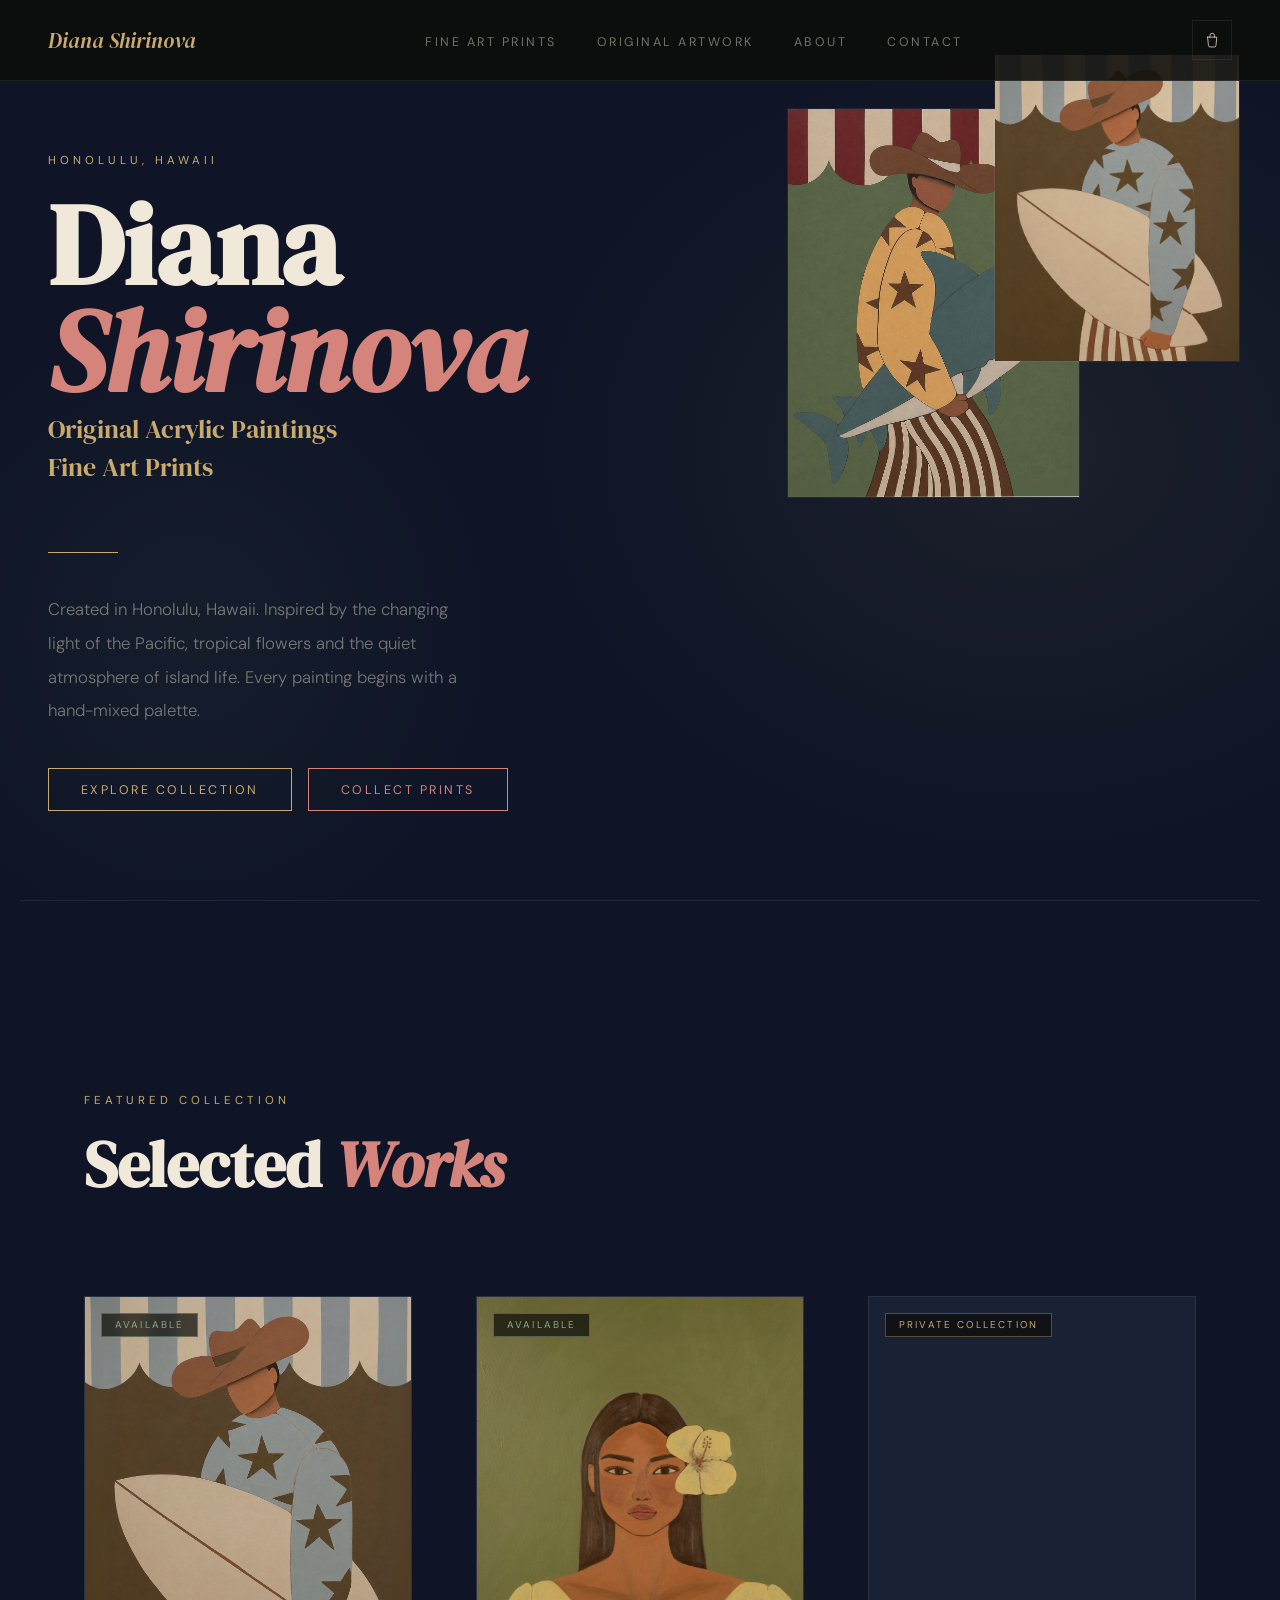
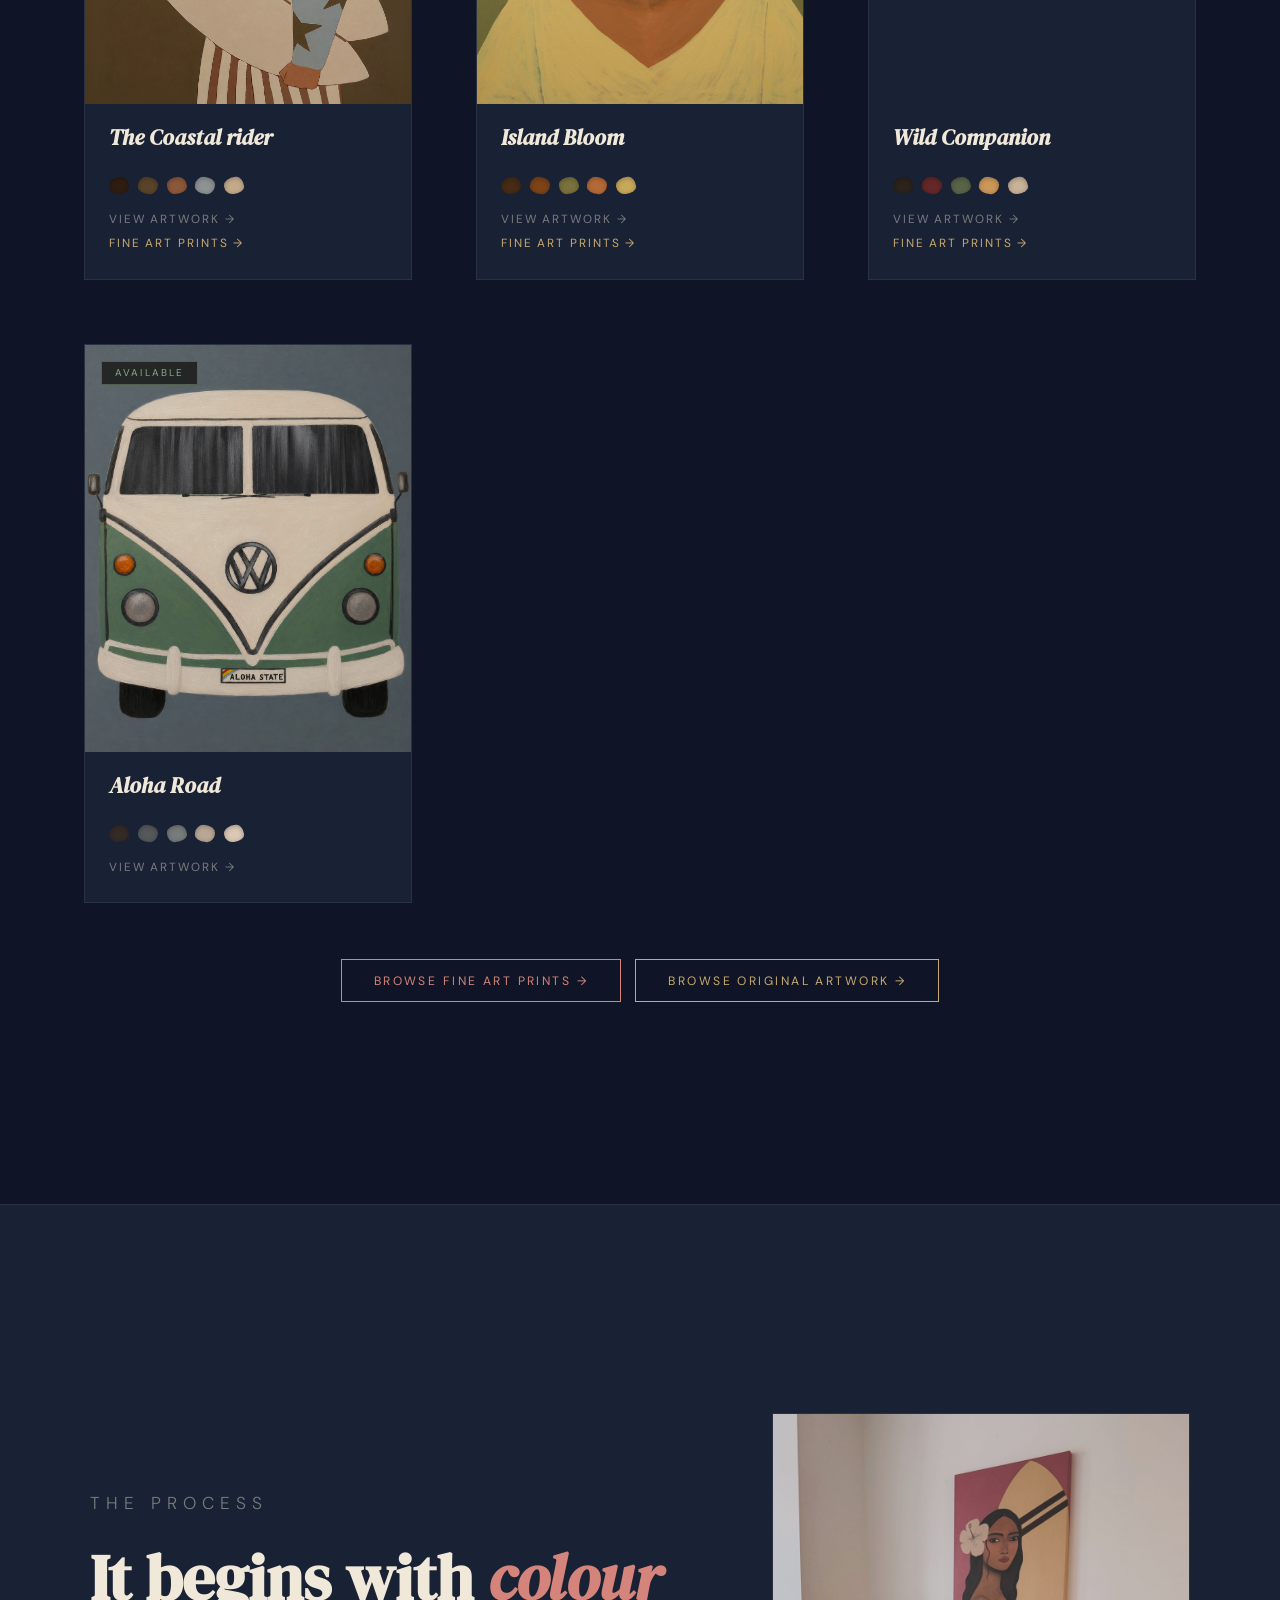
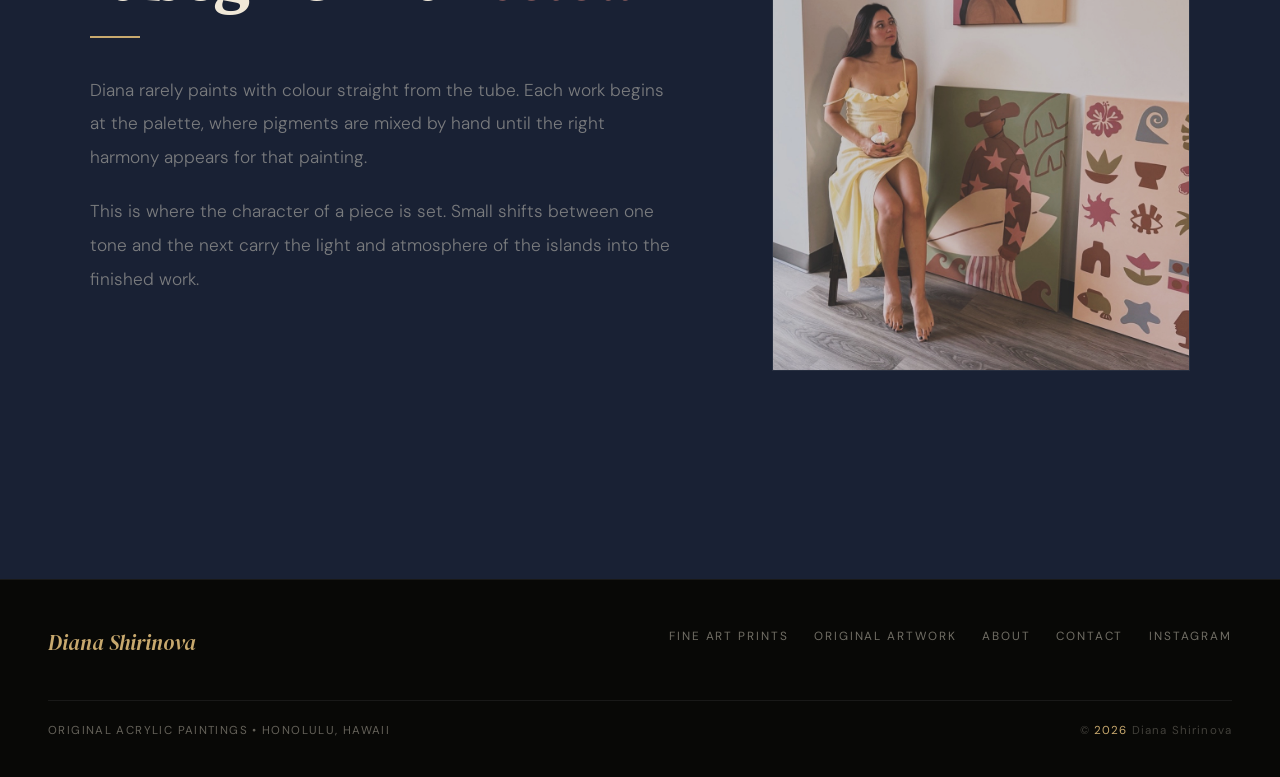
==== index.html @ 943618f0 "Add files via upload" ====
<!DOCTYPE html>
<html lang="en">
<head>
<meta charset="UTF-8">
<meta name="viewport" content="width=device-width, initial-scale=1.0">
<title>Diana Shirinova | Original Acrylic Paintings &amp; Fine Art Prints</title>
<meta name="description" content="Diana Shirinova is a contemporary artist in Honolulu, Hawaii. Original acrylic paintings of Hawaiian light, ocean and tropical flowers — palettes mixed entirely by hand. Selected works available as Fine Art Prints.">
<meta name="author" content="Diana Shirinova">
<link rel="canonical" href="https://dianashirinova.com/">
<meta name="theme-color" content="#0d0d0b">
<link rel="icon" type="image/svg+xml" href="data:image/svg+xml,%3Csvg xmlns='http://www.w3.org/2000/svg' viewBox='0 0 100 100'%3E%3Crect width='100' height='100' fill='%230d0d0b'/%3E%3Ctext x='50' y='70' font-family='Georgia,serif' font-style='italic' font-size='60' fill='%23c8a96e' text-anchor='middle'%3ED%3C/text%3E%3C/svg%3E">

<meta property="og:type" content="website">
<meta property="og:site_name" content="Diana Shirinova">
<meta property="og:title" content="Diana Shirinova | Original Acrylic Paintings &amp; Fine Art Prints">
<meta property="og:description" content="Diana Shirinova is a contemporary artist in Honolulu, Hawaii. Original acrylic paintings of Hawaiian light, ocean and tropical flowers — palettes mixed entirely by hand. Selected works available as Fine Art Prints.">
<meta property="og:url" content="https://dianashirinova.com/">
<meta property="og:locale" content="en_US">
<meta property="og:image" content="https://dianashirinova.com/images/artist/diana-portrait.jpg">
<meta property="og:image:width" content="1278">
<meta property="og:image:height" content="1280">

<meta name="twitter:card" content="summary_large_image">
<meta name="twitter:title" content="Diana Shirinova | Original Acrylic Paintings &amp; Fine Art Prints">
<meta name="twitter:description" content="Diana Shirinova is a contemporary artist in Honolulu, Hawaii. Original acrylic paintings of Hawaiian light, ocean and tropical flowers — palettes mixed entirely by hand. Selected works available as Fine Art Prints.">
<meta name="twitter:image" content="https://dianashirinova.com/images/artist/diana-portrait.jpg">
<script type="application/ld+json">
{
  "@context": "https://schema.org",
  "@type": "VisualArtist",
  "name": "Diana Shirinova",
  "jobTitle": "Painter",
  "url": "https://dianashirinova.com",
  "image": "https://dianashirinova.com/images/artist/diana-portrait.jpg",
  "sameAs": ["https://www.instagram.com/DianaShirinova_art"],
  "address": { "@type": "PostalAddress", "addressLocality": "Honolulu", "addressRegion": "HI", "addressCountry": "US" },
  "knowsAbout": ["Acrylic Painting", "Fine Art Prints", "Hawaiian Art", "Contemporary Painting"]
}
</script>
<script type="application/ld+json">
{
  "@context": "https://schema.org",
  "@type": "Event",
  "name": "Hawaii Kai Market — Diana Shirinova",
  "description": "Original acrylic paintings and fine art prints by Honolulu artist Diana Shirinova at the Malama Hawaii Makers Market — Hawaii Kai Market.",
  "startDate": "2026-09-05T09:00:00-10:00",
  "endDate": "2026-09-05T14:00:00-10:00",
  "eventStatus": "https://schema.org/EventScheduled",
  "eventAttendanceMode": "https://schema.org/OfflineEventAttendanceMode",
  "location": { "@type": "Place", "name": "Koko Head Elementary School", "address": { "@type": "PostalAddress", "streetAddress": "189 Lunalilo Home Rd", "addressLocality": "Honolulu", "addressRegion": "HI", "postalCode": "96825", "addressCountry": "US" } },
  "performer": { "@type": "Person", "name": "Diana Shirinova" },
  "organizer": { "@type": "Person", "name": "Diana Shirinova", "url": "https://dianashirinova.com" }
}
</script>
<link rel="preconnect" href="https://fonts.googleapis.com">
<link rel="preconnect" href="https://fonts.gstatic.com" crossorigin>
<link rel="stylesheet" href="https://fonts.googleapis.com/css2?family=DM+Serif+Display:ital@0;1&family=DM+Sans:ital,wght@0,300;0,400;0,500;1,300&display=swap">
<link rel="stylesheet" href="assets/site.css?v=6">
</head>
<body>
<a id="announce" class="announce" href="index.html#market">Next Market &mdash; Hawaii Kai Market, Koko Head Elementary &middot; Sat, Sep 5 &rarr;</a>
<div id="sunGlow" aria-hidden="true"></div>

<nav aria-label="Primary">
  <a class="nav-logo" href="index.html" style="text-decoration:none">Diana Shirinova</a>
  <ul class="nav-links">
    <li id="navMarket"><a href="index.html#market">Sep 5 Market</a></li>
    <li><a href="prints.html">Fine Art Prints</a></li>
    <li><a href="originals.html">Original Artwork</a></li>
    <li><a href="about.html">About</a></li>
    <li><a href="contact.html">Contact</a></li>
  </ul>
  <div class="nav-actions">
    <button id="mobile-menu-toggle" class="nav-burger" type="button" aria-label="Open menu">
      <svg viewBox="0 0 24 24" fill="none" stroke="currentColor" stroke-width="1.6" stroke-linecap="round"><path d="M4 7h16M4 12h16M4 17h16"/></svg>
    </button>
    <button id="cart-toggle" class="nav-cart" type="button" aria-label="Open cart">
      <svg viewBox="0 0 24 24" fill="none" stroke-linecap="round" stroke-linejoin="round"><path d="M6 8h12l-1.1 11a2 2 0 0 1-2 1.8H9.1a2 2 0 0 1-2-1.8L6 8Z"/><path d="M9 8V6a3 3 0 0 1 6 0v2"/></svg>
      <span id="cart-badge" class="cart-badge">0</span>
    </button>
  </div>
</nav>

<div id="cart-backdrop"></div>
<div id="cart-drawer" role="dialog" aria-modal="true" aria-label="Shopping cart">
  <div class="cart-drawer-header">
    <h3>Your Cart</h3>
    <button id="cart-drawer-close" aria-label="Close cart">&times;</button>
  </div>
  <div id="cart-drawer-body"></div>
  <div id="cart-drawer-footer"></div>
</div>

<div id="mobile-menu-backdrop"></div>
<nav id="mobile-menu" aria-label="Mobile">
  <button id="mobile-menu-close" aria-label="Close menu">&times;</button>
  <a href="originals.html">Original Artwork</a>
  <a href="prints.html">Fine Art Prints</a>
  <a href="about.html">About</a>
  <a href="contact.html">Contact</a>
  <a href="https://www.instagram.com/DianaShirinova_art" target="_blank" rel="noopener">Instagram</a>
</nav>
<main>
<section class="hero">
  <p class="hero-tag">Honolulu, Hawaii</p>
  <h1 class="hero-title">Diana <em>Shirinova</em></h1>
  <p class="hero-types">Original Acrylic Paintings<br>Fine Art Prints</p>
  <div class="hero-rule"></div>
  <p class="hero-sub">Created in Honolulu, Hawaii. Inspired by the changing light of the Pacific, tropical flowers and the quiet atmosphere of island life. Every painting begins with a hand-mixed palette.</p>
  <div class="hero-actions">
    <a href="#featured" class="btn-line">Explore Collection</a>
    <a href="prints.html" class="btn-line btn-line--rose">Collect Prints</a>
  </div>
  <div class="hero-floats" id="heroFloats"></div>
</section>

<section id="market">
  <div class="market-inner">
    <p class="section-eyebrow">Upcoming</p>
    <h2 class="section-title" style="margin-bottom:0">Hawaii Kai <em>Market</em></h2>
    <div class="market-layout">
      <img class="market-flyer" src="images/market/hawaii-kai-market-flyer.jpg" alt="M&#257;lama Hawai&#699;i Makers Market — Hawaii Kai Market at Koko Head Elementary, Saturday September 5, 9am–2pm">
      <div class="market-copy">
        <p class="market-date">Saturday, September 5, 2026 &middot; 9am&ndash;2pm</p>
        <p class="originals-text">Original paintings and a new release of Fine Art Prints &mdash; in person at the M&#257;lama Hawai&#699;i Makers Market. Come say aloha.</p>
        <p class="originals-text" style="margin-top:.6rem">Koko Head Elementary School &middot; 189 Lunalilo Home Rd, Honolulu, O&#699;ahu</p>
        <div class="contact-grid" style="justify-content:flex-start">
          <a href="https://maps.google.com/?q=Koko+Head+Elementary+School,+189+Lunalilo+Home+Rd,+Honolulu,+HI+96825" target="_blank" rel="noopener" class="btn-line">Directions</a>
          <a href="https://www.instagram.com/DianaShirinova_art" target="_blank" rel="noopener" class="btn-line btn-line--rose">Updates on Instagram</a>
        </div>
      </div>
    </div>
  </div>
</section>

<section id="featured">
  <p class="section-eyebrow">Featured Collection</p>
  <h2 class="section-title">Selected <em>Works</em></h2>
  <div class="featured-grid" id="featuredGrid"></div>
  <div class="contact-grid" style="margin-top:3.5rem">
    <a href="prints.html" class="btn-line btn-line--rose">Browse Fine Art Prints &rarr;</a>
    <a href="originals.html" class="btn-line">Browse Original Artwork &rarr;</a>
  </div>
</section>

<section id="process">
  <div class="process-inner">
    <div class="process-text">
      <p class="section-eyebrow">The Process</p>
      <h2 class="section-title" style="margin-bottom:0">It begins with <em>colour</em></h2>
      <div class="process-rule"></div>
      <p>Diana rarely paints with colour straight from the tube. Each work begins at the palette, where pigments are mixed by hand until the right harmony appears for that painting.</p>
      <p>This is where the character of a piece is set. Small shifts between one tone and the next carry the light and atmosphere of the islands into the finished work.</p>
    </div>
    <img id="processPhoto" class="process-photo" alt="A hand-mixed palette in the studio" loading="lazy">
  </div>
</section>

</main>
<footer>
  <div class="footer-top">
    <div>
      <div class="footer-brand">Diana Shirinova</div>
    </div>
    <nav class="footer-nav" aria-label="Footer">
      <a href="prints.html">Fine Art Prints</a>
      <a href="originals.html">Original Artwork</a>
      <a href="about.html">About</a>
      <a href="contact.html">Contact</a>
      <a href="https://www.instagram.com/DianaShirinova_art" target="_blank" rel="noopener">Instagram</a>
    </nav>
  </div>
  <div class="footer-base">
    <p class="footer-tag">Original Acrylic Paintings &bull; Honolulu, Hawaii</p>
    <p class="footer-copy">&copy; <span id="copyYear">2026</span> Diana Shirinova</p>
  </div>
</footer>

<div id="lightbox" role="dialog" aria-modal="true" aria-label="Artwork viewer">
  <button id="lightbox-close" aria-label="Close">&times;</button>
  <div class="lightbox-stage">
    <button id="lightbox-prev" aria-label="Previous artwork">&#8249;</button>
    <img id="lightbox-img" src="" alt="">
    <button id="lightbox-next" aria-label="Next artwork">&#8250;</button>
  </div>
  <aside id="lightbox-panel">
    <p id="lightbox-title"></p>
    <div id="lightbox-palette" class="palette-strip" aria-hidden="true"></div>
    <div id="lightbox-thumbs" aria-label="More photos of this artwork"></div>
    <div id="lightbox-buy"></div>
    <p id="lightbox-desc"></p>
  </aside>
</div>
<script src="assets/site.js?v=10" defer></script>
<script>document.addEventListener('DOMContentLoaded', function(){ initPaintings(function(){ buildFeatured(); buildHeroFloats(); initProcessPhoto(); }); });</script>
</body>
</html>
---- assets/site.css ----
*,*::before,*::after{box-sizing:border-box;margin:0;padding:0}
  :root{
    --bg:#0d0d0b;--surface:#161612;--border:rgba(255,255,255,0.07);
    --gold:#c8a96e;--rose:#d4847a;--sage:#8aab87;--cream:#f0e8d8;
    --muted:rgba(240,232,216,0.45);
    --serif:"DM Serif Display",Georgia,serif;
    --sans:"DM Sans",system-ui,sans-serif;
  }
  html{scroll-behavior:smooth}
  body{background:var(--bg);color:var(--cream);font-family:var(--sans);overflow-x:hidden}
  nav[aria-label="Primary"]{position:fixed;top:0;left:0;right:0;z-index:200;display:flex;justify-content:space-between;align-items:center;padding:1.25rem 3rem;background:rgba(13,13,11,0.88);border-bottom:1px solid var(--border)}
  #sunGlow{position:fixed;inset:0;pointer-events:none;z-index:5;mix-blend-mode:screen;opacity:0}
  .nav-logo{font-family:var(--serif);font-style:italic;font-size:1.3rem;color:var(--gold)}
  .nav-links{display:flex;gap:2.5rem;list-style:none}
  .nav-links a{font-size:0.78rem;letter-spacing:0.2em;text-transform:uppercase;color:var(--muted);text-decoration:none;transition:color .25s}
  .nav-links a:hover{color:var(--cream)}
  .nav-cart{position:relative;background:none;border:1px solid var(--border);color:var(--cream);width:2.5rem;height:2.5rem;display:flex;align-items:center;justify-content:center;cursor:pointer;transition:border-color .25s}
  .nav-cart:hover{border-color:var(--gold)}
  .nav-cart svg{width:1.15rem;height:1.15rem;stroke:var(--cream)}
  .nav-actions{display:flex;align-items:center;gap:.7rem}
  .nav-burger{display:none;background:none;border:1px solid var(--border);color:var(--cream);width:2.5rem;height:2.5rem;align-items:center;justify-content:center;cursor:pointer;transition:border-color .25s}
  .nav-burger:hover{border-color:var(--gold)}
  .nav-burger svg{width:1.15rem;height:1.15rem;stroke:var(--cream)}
  #mobile-menu-backdrop{position:fixed;inset:0;background:rgba(0,0,0,.6);z-index:610;opacity:0;pointer-events:none;transition:opacity .3s}
  #mobile-menu-backdrop.open{opacity:1;pointer-events:auto}
  #mobile-menu{position:fixed;top:0;right:0;bottom:0;width:280px;max-width:85vw;background:var(--surface);border-left:1px solid var(--border);z-index:611;display:flex;flex-direction:column;padding:5.5rem 2rem 2rem;transform:translateX(100%);transition:transform .35s ease}
  #mobile-menu.open{transform:translateX(0)}
  #mobile-menu-close{position:absolute;top:1.4rem;right:1.4rem;background:none;border:none;color:var(--cream);font-size:1.7rem;cursor:pointer;opacity:.6;line-height:1}
  #mobile-menu-close:hover{opacity:1}
  #mobile-menu a{font-size:.95rem;letter-spacing:.1em;text-transform:uppercase;color:var(--cream);text-decoration:none;padding:1rem 0;border-bottom:1px solid var(--border)}
  #mobile-menu a:last-child{border-bottom:none}
  .cart-badge{position:absolute;top:-7px;right:-7px;background:var(--rose);color:var(--bg);font-size:.65rem;font-weight:500;min-width:1.15rem;height:1.15rem;border-radius:50%;display:none;align-items:center;justify-content:center;padding:0 3px;font-family:var(--sans);line-height:1}
  #cart-backdrop{position:fixed;inset:0;background:rgba(0,0,0,.6);z-index:600;opacity:0;pointer-events:none;transition:opacity .3s}
  #cart-backdrop.open{opacity:1;pointer-events:auto}
  #cart-drawer{position:fixed;top:0;right:0;bottom:0;width:400px;max-width:92vw;background:var(--surface);border-left:1px solid var(--border);z-index:601;display:flex;flex-direction:column;transform:translateX(100%);transition:transform .35s ease}
  #cart-drawer.open{transform:translateX(0)}
  .cart-drawer-header{display:flex;justify-content:space-between;align-items:center;padding:1.6rem 1.7rem;border-bottom:1px solid var(--border);flex:none}
  .cart-drawer-header h3{font-family:var(--serif);font-style:italic;font-size:1.35rem;color:var(--cream);font-weight:400}
  #cart-drawer-close{background:none;border:none;color:var(--cream);font-size:1.7rem;cursor:pointer;opacity:.6;transition:opacity .2s;line-height:1}
  #cart-drawer-close:hover{opacity:1}
  #cart-drawer-body{flex:1;overflow-y:auto;padding:1.5rem 1.7rem;display:flex;flex-direction:column;gap:1.4rem}
  .cart-empty{color:var(--muted);font-size:.92rem;font-weight:300}
  .cart-line{display:flex;gap:1rem}
  .cart-line-img{width:66px;height:66px;object-fit:cover;border:1px solid var(--border);flex:none;background:var(--bg)}
  .cart-line-info{flex:1;min-width:0;display:flex;flex-direction:column;gap:.3rem}
  .cart-line-title{font-family:var(--serif);font-style:italic;font-size:.98rem;color:var(--cream);line-height:1.2}
  .cart-line-variant{font-size:.74rem;color:var(--muted);letter-spacing:.03em}
  .cart-line-price{font-size:.8rem;color:var(--gold)}
  .cart-line-qty{display:flex;align-items:center;gap:.6rem;margin-top:.2rem}
  .cart-line-qty button{width:1.6rem;height:1.6rem;border:1px solid var(--border);background:none;color:var(--cream);cursor:pointer;font-size:.85rem;line-height:1;transition:border-color .2s}
  .cart-line-qty button:hover{border-color:var(--gold)}
  .cart-line-qty span{font-size:.85rem;min-width:1.2rem;text-align:center}
  .cart-line-remove{align-self:flex-start;background:none;border:none;color:var(--muted);font-size:.7rem;letter-spacing:.08em;text-transform:uppercase;text-decoration:underline;cursor:pointer;padding:0;margin-top:.2rem;font-family:var(--sans)}
  .cart-line-remove:hover{color:var(--rose)}
  #cart-drawer-footer{padding:1.5rem 1.7rem 2rem;border-top:1px solid var(--border);display:flex;flex-direction:column;gap:1rem;flex:none}
  .cart-subtotal{font-family:var(--serif);font-style:italic;font-size:1.15rem;color:var(--cream);display:flex;justify-content:space-between}
  .cart-checkout-btn{text-align:center;justify-content:center;display:flex}
  .cart-note{font-size:.72rem;color:var(--muted);text-align:center}
  @media(max-width:768px){#cart-drawer{width:100vw;max-width:100vw}}
  .hero{min-height:100vh;display:flex;flex-direction:column;justify-content:center;align-items:flex-start;padding:8rem 3rem 4rem;position:relative;overflow:hidden}
  .hero::before{content:"";position:absolute;inset:0;background:radial-gradient(ellipse 60% 70% at 80% 50%,rgba(200,169,110,0.07) 0%,transparent 65%),radial-gradient(ellipse 40% 60% at 15% 70%,rgba(138,171,135,0.05) 0%,transparent 60%);pointer-events:none}
  .hero-tag{font-size:0.72rem;letter-spacing:0.35em;text-transform:uppercase;color:var(--gold);margin-bottom:1.5rem;opacity:0;animation:riseIn .9s .3s ease forwards}
  .hero-title{font-family:var(--serif);font-size:clamp(3.5rem,9vw,8.5rem);line-height:0.92;color:var(--cream);max-width:10ch;opacity:0;animation:riseIn .9s .5s ease forwards}
  .hero-title em{font-style:italic;color:var(--rose)}
  .hero-rule{width:70px;height:1px;background:var(--gold);margin:2.5rem 0;opacity:0;animation:riseIn .9s .7s ease forwards}
  .hero-sub{font-size:1.05rem;line-height:2;color:var(--muted);max-width:430px;font-weight:300;opacity:0;animation:riseIn .9s .9s ease forwards}
  .hero-cta{display:inline-block;margin-top:2.5rem;padding:.8rem 2rem;border:1px solid var(--gold);color:var(--gold);font-size:.78rem;letter-spacing:.2em;text-transform:uppercase;text-decoration:none;transition:background .3s,color .3s;opacity:0;animation:riseIn .9s 1.1s ease forwards}
  .hero-cta:hover{background:var(--gold);color:var(--bg)}
  .hero-floats{position:absolute;right:0;top:0;width:52%;height:100%;pointer-events:none;overflow:hidden}
  .float-img{position:absolute;height:auto;border:1px solid rgba(255,255,255,0.06);object-fit:cover;opacity:0;animation:floatIn 1s ease forwards}
  .float-img:nth-child(1){width:44%;aspect-ratio:3/4;top:12%;right:30%;animation-delay:.7s}
  .float-img:nth-child(2){width:37%;aspect-ratio:4/5;top:6%;right:6%;animation-delay:.9s}
  .float-img:nth-child(3){width:34%;aspect-ratio:1/1;top:56%;right:16%;animation-delay:1.1s}
  #gallery{padding:12rem 4rem;max-width:1240px;margin:0 auto}
  .section-eyebrow{font-size:.72rem;letter-spacing:.35em;text-transform:uppercase;color:var(--gold);margin-bottom:1.4rem}
  .section-title{font-family:var(--serif);font-size:clamp(2rem,5vw,4rem);line-height:1.08;margin-bottom:6rem;color:var(--cream)}
  .section-title em{font-style:italic;color:var(--rose)}
  .gallery-grid{display:grid;grid-template-columns:repeat(auto-fill,minmax(300px,1fr));gap:3.8rem;align-items:start}
  .gallery-card{position:relative;overflow:hidden;cursor:pointer;background:var(--surface);border:1px solid var(--border);transition:transform .35s ease,box-shadow .35s ease}
  .gallery-card:hover{transform:translateY(-5px);box-shadow:0 22px 55px rgba(0,0,0,0.65)}
  .gallery-card img{width:100%;height:auto;display:block;transition:transform .5s ease,filter .4s ease;filter:brightness(.92) saturate(.95)}
  .gallery-card:hover img{transform:scale(1.04);filter:brightness(1) saturate(1.05)}
  .card-overlay{position:absolute;inset:0;background:linear-gradient(to top,rgba(13,13,11,.88) 0%,transparent 55%);opacity:0;transition:opacity .35s;display:flex;align-items:flex-end;padding:1.2rem}
  .gallery-card:hover .card-overlay{opacity:1}
  .card-title{font-family:var(--serif);font-style:italic;font-size:1rem;color:var(--cream);line-height:1.2}
  .card-num{font-size:.7rem;letter-spacing:.15em;color:var(--gold);margin-top:.25rem}
  /* ── Hand-mixed palette daubs ── */
  .palette-strip{display:flex;gap:.55rem;align-items:center}
  .daub{width:20px;height:17px;flex:none;box-shadow:inset 0 1px 5px rgba(0,0,0,.28);border-radius:62% 38% 55% 45%/48% 60% 40% 52%;transform:rotate(-6deg);transition:transform .45s ease,border-radius .45s ease}
  .daub:nth-child(2n){border-radius:45% 55% 40% 60%/55% 45% 60% 40%;transform:rotate(5deg)}
  .daub:nth-child(3n){border-radius:58% 42% 62% 38%/42% 58% 45% 55%;transform:rotate(-3deg)}
  .palette-strip:hover .daub{transform:rotate(0) scale(1.16);border-radius:50% 50% 48% 52%/52% 48% 50% 50%}
  .feat-palette{margin:.7rem 0 .15rem}
  .card-palette{margin-top:.55rem}
  .card-palette .daub{width:15px;height:13px}
  #lightbox-palette{margin:.2rem 0}
  #lightbox-thumbs{display:flex;flex-wrap:wrap;gap:.5rem}
  .lb-thumb{width:52px;height:52px;object-fit:cover;border:1px solid rgba(255,255,255,.2);opacity:.55;cursor:pointer;transition:opacity .2s,border-color .2s}
  .lb-thumb:hover{opacity:.85}
  .lb-thumb.active{opacity:1;border-color:var(--gold)}
  /* ── Brush cursor + paint trail (desktop only) ── */
  @media(pointer:fine){
    #gallery{cursor:url('data:image/svg+xml;utf8,<svg xmlns="http://www.w3.org/2000/svg" width="32" height="32"><path d="M27 2l3 3-11 12-5-5z" fill="%23c8a96e"/><path d="M14 14l4 4-3 4-6 3-2-2 3-6z" fill="%23f0e8d8"/><path d="M9 21c-2 2-4 5-5 8 3-1 6-3 8-5 1-1 1-3-1-4-1-1-2 0-2 1z" fill="%23627D86"/></svg>') 4 28, auto}
  }
  .paint-dab{position:fixed;pointer-events:none;z-index:400;border-radius:62% 38% 55% 45%/48% 60% 40% 52%;animation:dabfade .9s ease-out forwards}
  @keyframes dabfade{0%{opacity:.8;transform:scale(1) rotate(0deg)}100%{opacity:0;transform:scale(.3) rotate(28deg)}}
  #lightbox{display:none;position:fixed;inset:0;z-index:500;background:rgba(0,0,0,.95)}
  #lightbox.open{display:flex}
  .lightbox-stage{position:relative;flex:1;min-width:0;display:flex;align-items:center;justify-content:center;padding:3rem 2rem}
  #lightbox-img{max-width:100%;max-height:92vh;object-fit:contain;border:1px solid rgba(255,255,255,.08);box-shadow:0 30px 80px rgba(0,0,0,.7)}
  #lightbox-close{position:absolute;top:1.2rem;right:1.4rem;z-index:503;background:none;border:none;color:var(--cream);font-size:2rem;cursor:pointer;opacity:.6;transition:opacity .2s;line-height:1}
  #lightbox-close:hover{opacity:1}
  #lightbox-panel{width:340px;flex:none;background:var(--surface);border-left:1px solid var(--border);padding:4rem 2rem 2.5rem;display:flex;flex-direction:column;gap:1.3rem;overflow-y:auto}
  #lightbox-title{font-family:var(--serif);font-style:italic;font-size:1.4rem;color:var(--cream);line-height:1.25}
  #lightbox-desc{font-size:.9rem;line-height:1.85;color:var(--muted);font-weight:300;white-space:pre-line}
  #lightbox-desc:empty{display:none}
  #lightbox-buy:empty{display:none}
  .buy-panel{display:flex;flex-direction:column;gap:.9rem;padding-top:1rem;margin-top:1rem;border-top:1px solid var(--border)}
  .buy-panel:first-child{padding-top:0;margin-top:0;border-top:none}
  .buy-section-label{font-size:.72rem;letter-spacing:.16em;text-transform:uppercase;color:var(--gold);margin:0}
  .buy-price{font-family:var(--serif);font-style:italic;font-size:1.15rem;color:var(--gold)}
  .buy-sizes{display:flex;flex-wrap:wrap;gap:.5rem}
  .buy-size{background:none;border:1px solid var(--border);color:var(--muted);font-family:var(--sans);
    font-size:.74rem;letter-spacing:.06em;padding:.45rem .8rem;cursor:pointer;transition:all .2s}
  .buy-size:hover{border-color:var(--muted);color:var(--cream)}
  .buy-size.active{border-color:var(--gold);color:var(--gold)}
  .buy-cta{align-self:flex-start}
  .buy-cta:disabled{opacity:.5;cursor:wait}
  .buy-status{font-size:.8rem;color:var(--muted);min-height:1.1em;margin:0}
  .buy-original-note{font-size:.78rem;letter-spacing:.04em;color:var(--rose);margin:0 0 .8rem;text-transform:uppercase}
  .buy-print-link{margin-top:1rem;padding-top:1rem;border-top:1px solid var(--border);align-self:flex-start}
  #lightbox-inquire{align-self:flex-start;margin-top:auto;padding-top:1.3rem}
  #lightbox-prev,#lightbox-next{position:absolute;top:50%;transform:translateY(-50%);z-index:501;background:rgba(255,255,255,.07);border:1px solid var(--border);color:var(--cream);font-size:1.5rem;width:3rem;height:3rem;cursor:pointer;display:flex;align-items:center;justify-content:center;transition:background .2s}
  #lightbox-prev:hover,#lightbox-next:hover{background:rgba(255,255,255,.15)}
  #lightbox-prev{left:.5rem}
  #lightbox-next{right:.5rem}
  #about{padding:13rem 3rem;background:var(--surface);border-top:1px solid var(--border)}
  .about-inner{max-width:940px;margin:0 auto;display:grid;grid-template-columns:1fr 1.6fr;gap:6rem;align-items:start}
  .about-accent{width:50px;height:2px;background:var(--gold);margin-bottom:2rem}
  .about-tags{display:flex;flex-wrap:wrap;gap:.6rem;margin-top:2rem}
  .tag{font-size:.7rem;letter-spacing:.18em;text-transform:uppercase;padding:.35rem .9rem;border:1px solid rgba(200,169,110,.35);color:var(--gold)}
  .about-text{font-size:1.05rem;line-height:1.9;color:var(--muted);font-weight:300}
  .about-text p+p{margin-top:1.2rem}
  #contact{padding:13rem 3rem;text-align:center;border-top:1px solid var(--border)}
  .contact-inner{max-width:600px;margin:0 auto}
  .contact-email{display:inline-block;font-family:var(--serif);font-style:italic;font-size:1.8rem;color:var(--rose);text-decoration:none;border-bottom:1px solid rgba(212,132,122,.4);padding-bottom:.2rem;margin:2rem 0;transition:color .25s,border-color .25s}
  .contact-email:hover{color:var(--cream);border-color:var(--cream)}
  .contact-note{font-size:.9rem;color:var(--muted);line-height:1.8}
  footer{background:#080806;padding:1.8rem 3rem;display:flex;justify-content:space-between;align-items:center;border-top:1px solid var(--border);font-size:.75rem;color:rgba(240,232,216,.25);letter-spacing:.1em}
  footer span{color:var(--gold)}
  @keyframes riseIn{from{opacity:0;transform:translateY(24px)}to{opacity:1;transform:translateY(0)}}
  @keyframes floatIn{from{opacity:0;transform:translateY(20px) scale(.97)}to{opacity:1;transform:translateY(0) scale(1)}}
  @media(max-width:768px){nav[aria-label="Primary"]{padding:1rem 1.5rem}.nav-links{display:none}.nav-burger{display:flex}.hero{padding:7rem 1.5rem 3rem}.hero-floats{display:none}#gallery{padding:7rem 1.4rem}.gallery-grid{display:grid;grid-template-columns:repeat(auto-fill,minmax(150px,1fr));gap:1.6rem}.about-inner{grid-template-columns:1fr;gap:3rem}#about,#contact{padding:8rem 1.5rem}footer{flex-direction:column;gap:.5rem;text-align:center}}


  /* ── About photo ── */
  .about-right{display:flex;gap:2.5rem;align-items:flex-start}
  .about-photo{
    width:42%;flex-shrink:0;
    height:auto;
    display:block;
    border:1px solid var(--border);
    filter:brightness(.97) saturate(.95);
  }
  @media(max-width:768px){.about-right{flex-direction:column}.about-photo{width:100%}}

  /* ── Elevation: shared accents ── */
  a,button{outline:none}
  a:focus-visible,button:focus-visible{outline:2px solid var(--gold);outline-offset:3px}
  .pill{display:inline-block;font-size:.62rem;letter-spacing:.22em;text-transform:uppercase;padding:.3rem .8rem;border:1px solid rgba(240,232,216,.22);color:var(--muted)}
  .pill--sold{border-color:rgba(212,132,122,.45);color:var(--rose)}
  .pill--private{border-color:rgba(200,169,110,.4);color:var(--gold)}
  .pill--available{border-color:rgba(138,171,135,.45);color:var(--sage)}

  /* ── Hero: subtitle stack + dual CTA ── */
  .hero-types{font-family:var(--serif);font-size:clamp(1.1rem,2.4vw,1.6rem);line-height:1.5;color:var(--gold);margin:.4rem 0 1.6rem;opacity:0;animation:riseIn .9s .65s ease forwards}
  .hero-types span{color:var(--muted);font-style:italic}
  .hero-actions{display:flex;flex-wrap:wrap;gap:1rem;margin-top:2.5rem;opacity:0;animation:riseIn .9s 1.1s ease forwards}
  .btn-line{display:inline-flex;align-items:center;gap:.5rem;padding:.8rem 2rem;font-size:.78rem;letter-spacing:.2em;text-transform:uppercase;text-decoration:none;border:1px solid var(--gold);color:var(--gold);transition:background .3s,color .3s}
  .btn-line:hover{background:var(--gold);color:var(--bg)}
  .btn-line--rose{border-color:var(--rose);color:var(--rose)}
  .btn-line--rose:hover{background:var(--rose);color:var(--bg)}

  /* ── Featured Collection ── */
  #featured{padding:12rem 4rem;max-width:1240px;margin:0 auto;border-top:1px solid var(--border)}
  .featured-grid{display:grid;grid-template-columns:repeat(3,1fr);gap:4rem;margin-top:5.5rem}
  .feat-card{background:var(--surface);border:1px solid var(--border);display:flex;flex-direction:column;transition:transform .35s ease,box-shadow .35s ease}
  .feat-card:hover{transform:translateY(-5px);box-shadow:0 22px 55px rgba(0,0,0,.6)}
  .feat-figure{position:relative;overflow:hidden;cursor:pointer}
  .feat-figure img{width:100%;height:auto;display:block;aspect-ratio:4/5;object-fit:cover;filter:brightness(.93) saturate(.97);transition:transform .6s ease,filter .4s ease}
  .feat-card:hover .feat-figure img{transform:scale(1.05);filter:brightness(1) saturate(1.05)}
  .feat-status{position:absolute;top:1rem;left:1rem;background:rgba(13,13,11,.7);backdrop-filter:blur(6px)}
  .feat-body{padding:1.4rem 1.5rem 1.7rem;display:flex;flex-direction:column;gap:.9rem;flex:1}
  .feat-title{font-family:var(--serif);font-style:italic;font-size:1.35rem;color:var(--cream);line-height:1.15}
  .feat-actions{margin-top:auto;display:flex;flex-direction:column;gap:.55rem}
  .feat-link{font-size:.74rem;letter-spacing:.16em;text-transform:uppercase;color:var(--muted);text-decoration:none;background:none;border:none;padding:0;text-align:left;cursor:pointer;transition:color .25s;font-family:var(--sans)}
  .feat-link:hover{color:var(--cream)}
  .feat-link--prints{color:var(--gold)}
  .feat-link--prints:hover{color:var(--cream)}

  /* ── Gallery overlay: View + Collect ── */
  .card-actions{margin-top:.7rem;display:flex;gap:1.1rem;align-items:center}
  .card-act{font-family:var(--sans);font-size:.66rem;letter-spacing:.14em;text-transform:uppercase;background:none;border:none;padding:0;cursor:pointer;transition:color .2s}
  .card-act--view{color:var(--cream)}
  .card-act--prints{color:var(--gold)}
  .card-act--prints:hover{color:var(--cream)}

  /* ── The Process ── */
  #process{padding:13rem 3rem;background:var(--surface);border-top:1px solid var(--border)}
  .process-inner{max-width:1100px;margin:0 auto;display:grid;grid-template-columns:1.4fr 1fr;gap:6rem;align-items:center}
  .process-text p{font-size:1.08rem;line-height:1.95;color:var(--muted);font-weight:300}
  .process-text p+p{margin-top:1.3rem}
  .process-rule{width:50px;height:2px;background:var(--gold);margin:1.5rem 0 2.2rem}
  .process-photo{width:100%;display:block;aspect-ratio:3/4;object-fit:cover;border:1px solid var(--border);filter:brightness(.95) saturate(.95)}
  @media(max-width:768px){#process{padding:8rem 1.5rem}.process-inner{grid-template-columns:1fr;gap:3rem}}

  /* ── Shop CTA + Originals ── */
  #prints{padding:7rem 3rem;text-align:center;border-top:1px solid var(--border);position:relative;overflow:hidden}
  #prints::before{content:"";position:absolute;inset:0;background:radial-gradient(ellipse 50% 60% at 50% 40%,rgba(200,169,110,.08) 0%,transparent 65%);pointer-events:none}
  .shop-inner{max-width:620px;margin:0 auto;position:relative}
  .shop-text{font-size:1.05rem;line-height:1.9;color:var(--muted);font-weight:300;margin:1.5rem 0 2.5rem}
  #originals{padding:5rem 3rem 6rem;text-align:center;border-top:1px solid var(--border)}
  .originals-inner{max-width:600px;margin:0 auto}
  .originals-text{font-size:1.02rem;line-height:1.9;color:var(--muted);font-weight:300;margin-top:1.2rem}
  .originals-text a{color:var(--rose);text-decoration:none;border-bottom:1px solid rgba(212,132,122,.4);transition:color .25s,border-color .25s}
  .originals-text a:hover{color:var(--cream);border-color:var(--cream)}

  /* ── Contact buttons (4) ── */
  .contact-grid{display:flex;flex-wrap:wrap;gap:.9rem;justify-content:center;margin:2.5rem 0 .6rem}
  .contact-grid .btn-line{font-size:.76rem}

  /* ── Lightbox Collect Prints ── */
  @media(max-width:768px){
    #lightbox.open{flex-direction:column;overflow-y:auto}
    .lightbox-stage{padding:2.5rem 1rem 1rem;flex:none}
    #lightbox-img{max-height:52vh}
    #lightbox-panel{width:100%;border-left:none;border-top:1px solid var(--border);padding:1.6rem 1.4rem 2.4rem}
    #lightbox-prev{left:.4rem}
    #lightbox-next{right:.4rem}
  }

  /* ── Footer (minimal) + Art Gifts ── */
  footer{flex-direction:column;align-items:flex-start;gap:1.8rem;padding:3rem 3rem 2.4rem}
  .footer-top{display:flex;justify-content:space-between;align-items:flex-start;width:100%;flex-wrap:wrap;gap:2rem}
  .footer-brand{font-family:var(--serif);font-style:italic;font-size:1.3rem;color:var(--gold);margin-bottom:.5rem;letter-spacing:0}
  .footer-meta{font-size:.78rem;line-height:1.9;color:rgba(240,232,216,.4);letter-spacing:.06em}
  .footer-nav{display:flex;flex-wrap:wrap;gap:1.6rem}
  .footer-nav a{font-size:.74rem;letter-spacing:.16em;text-transform:uppercase;color:var(--muted);text-decoration:none;transition:color .25s}
  .footer-nav a:hover{color:var(--cream)}
  .footer-base{width:100%;border-top:1px solid var(--border);padding-top:1.4rem;margin-top:.4rem;display:flex;justify-content:space-between;align-items:center;flex-wrap:wrap;gap:.5rem}
  .footer-tag{font-size:.72rem;letter-spacing:.12em;color:rgba(240,232,216,.4);text-transform:uppercase}
  .footer-copy{font-size:.72rem;letter-spacing:.1em;color:rgba(240,232,216,.25)}
  .footer-gifts{width:100%;border-top:1px solid var(--border);padding-top:1.6rem;font-size:.72rem;line-height:1.7;color:rgba(240,232,216,.32);letter-spacing:.05em}
  .footer-gifts a{color:rgba(200,169,110,.7);text-decoration:none;border-bottom:1px solid rgba(200,169,110,.25);transition:color .25s,border-color .25s}
  .footer-gifts a:hover{color:var(--cream);border-color:var(--cream)}
  @media(max-width:768px){#featured{padding:7rem 1.4rem}.featured-grid{grid-template-columns:1fr;gap:3rem}#prints,#originals,#contact{padding:8rem 1.5rem}footer{padding:2.5rem 1.5rem}.contact-grid{gap:.6rem}}

  /* ── Announcement bar (auto-hides after the market date) ── */
  .announce{position:fixed;top:0;left:0;right:0;z-index:220;display:none;justify-content:center;align-items:center;height:2.3rem;padding:0 1rem;background:var(--gold);color:#0d0d0b;font-size:.68rem;font-weight:500;letter-spacing:.16em;text-transform:uppercase;text-decoration:none;white-space:nowrap;overflow:hidden;text-overflow:ellipsis;transition:background .25s}
  .announce:hover{background:#d9bc82}
  body.has-announce .announce{display:flex}
  body.has-announce nav[aria-label="Primary"]{top:2.3rem}
  body.has-announce .hero{padding-top:10rem}

  /* ── Upcoming market ── */
  #market{padding:9rem 3rem 7rem;text-align:center;border-top:1px solid var(--border);background:var(--surface)}
  .market-inner{max-width:640px;margin:0 auto}
  .market-date{font-family:var(--serif);font-style:italic;font-size:1.35rem;color:var(--gold);margin:1.4rem 0 1rem}
  .market-layout{display:flex;align-items:center;gap:3rem;text-align:left;margin-top:2.4rem}
  .market-flyer{flex:none;width:220px;border:1px solid var(--border);box-shadow:0 20px 50px rgba(0,0,0,.35)}
  .market-copy{flex:1}
  .market-copy .market-date{margin-top:0}
  @media(max-width:768px){.market-layout{flex-direction:column;text-align:center;gap:2rem}.market-flyer{width:170px}}

  /* ── Studio list ── */
  #studio-list{padding:6rem 3rem;text-align:center;border-top:1px solid var(--border)}
  .list-inner{max-width:560px;margin:0 auto}

  @media(max-width:768px){
    .announce{font-size:.58rem;letter-spacing:.09em}
    #market{padding:7rem 1.5rem 5.5rem}
    #studio-list{padding:5rem 1.5rem}
  }

  @media(prefers-reduced-motion:reduce){
    *{animation-duration:.01ms!important;animation-iteration-count:1!important;transition-duration:.01ms!important;scroll-behavior:auto!important}
    .hero-tag,.hero-title,.hero-rule,.hero-sub,.hero-types,.hero-actions,.hero-cta,.float-img{opacity:1!important;transform:none!important}
  }
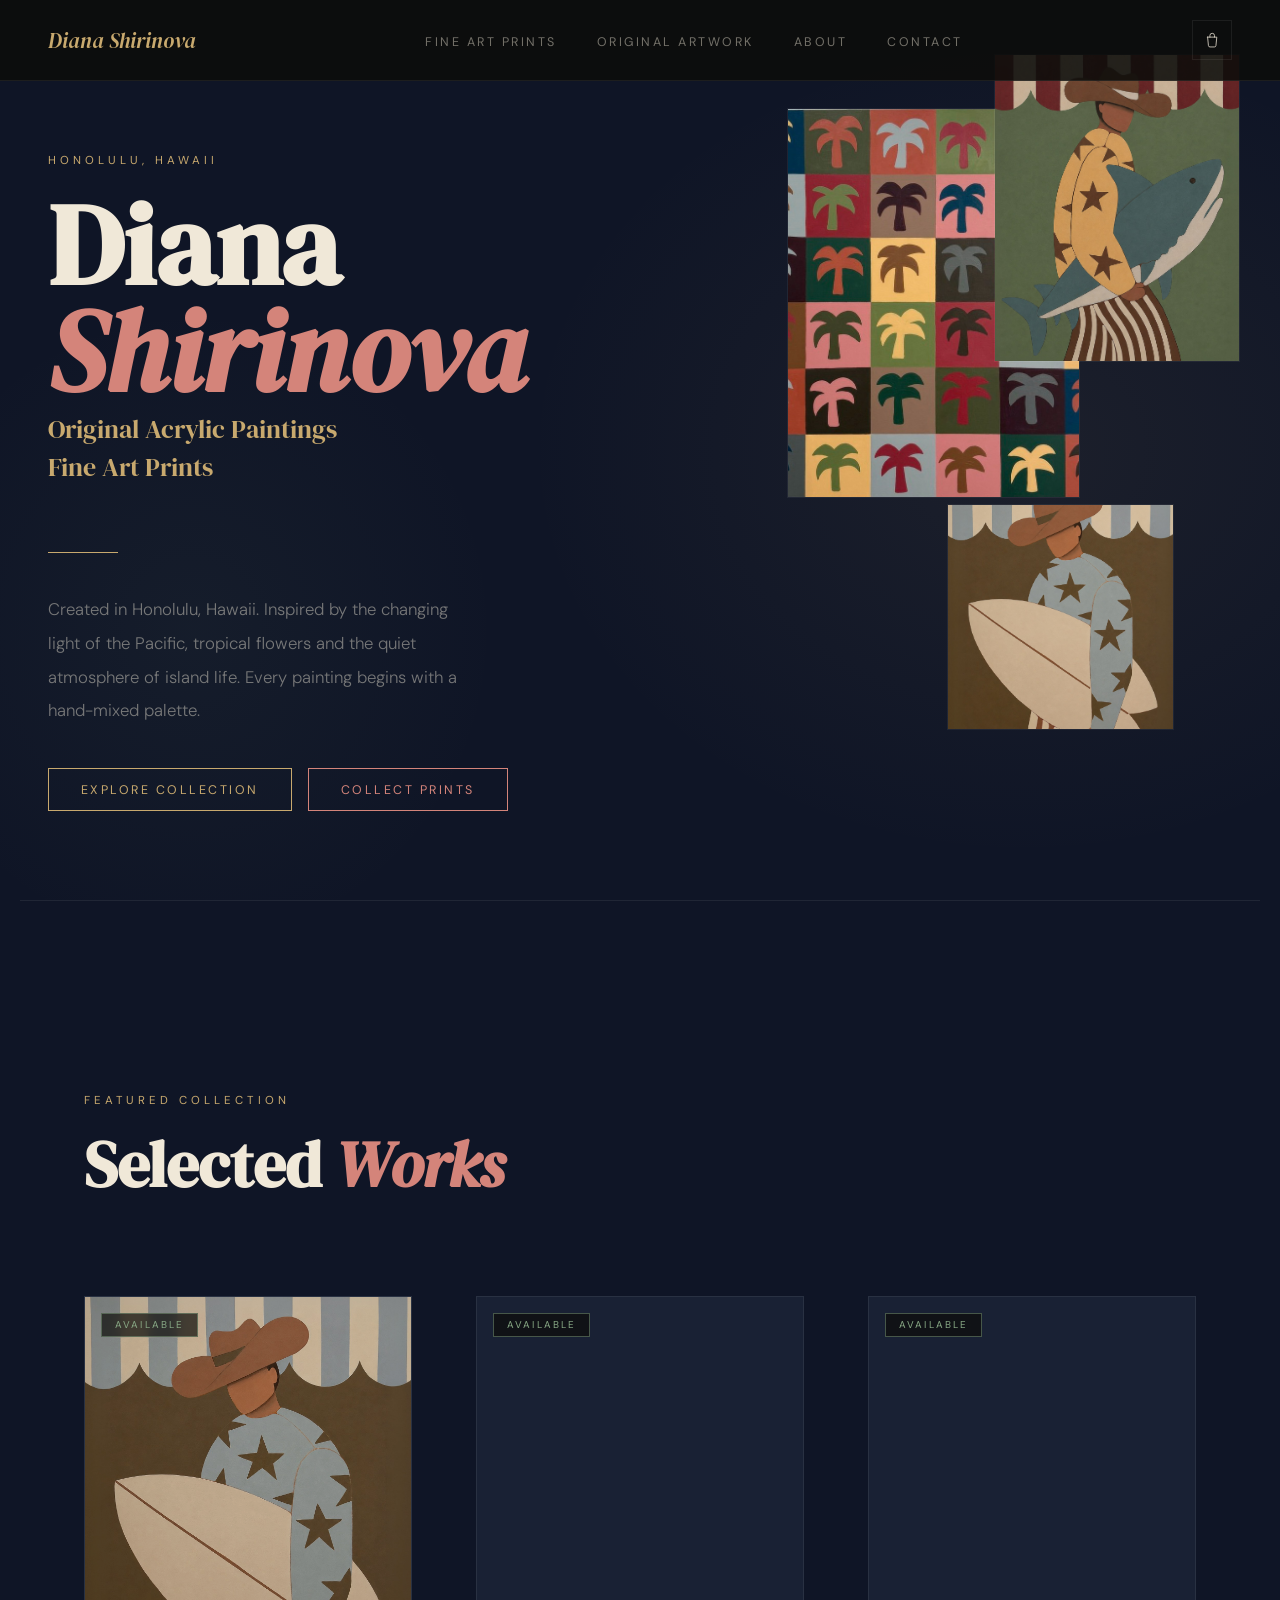
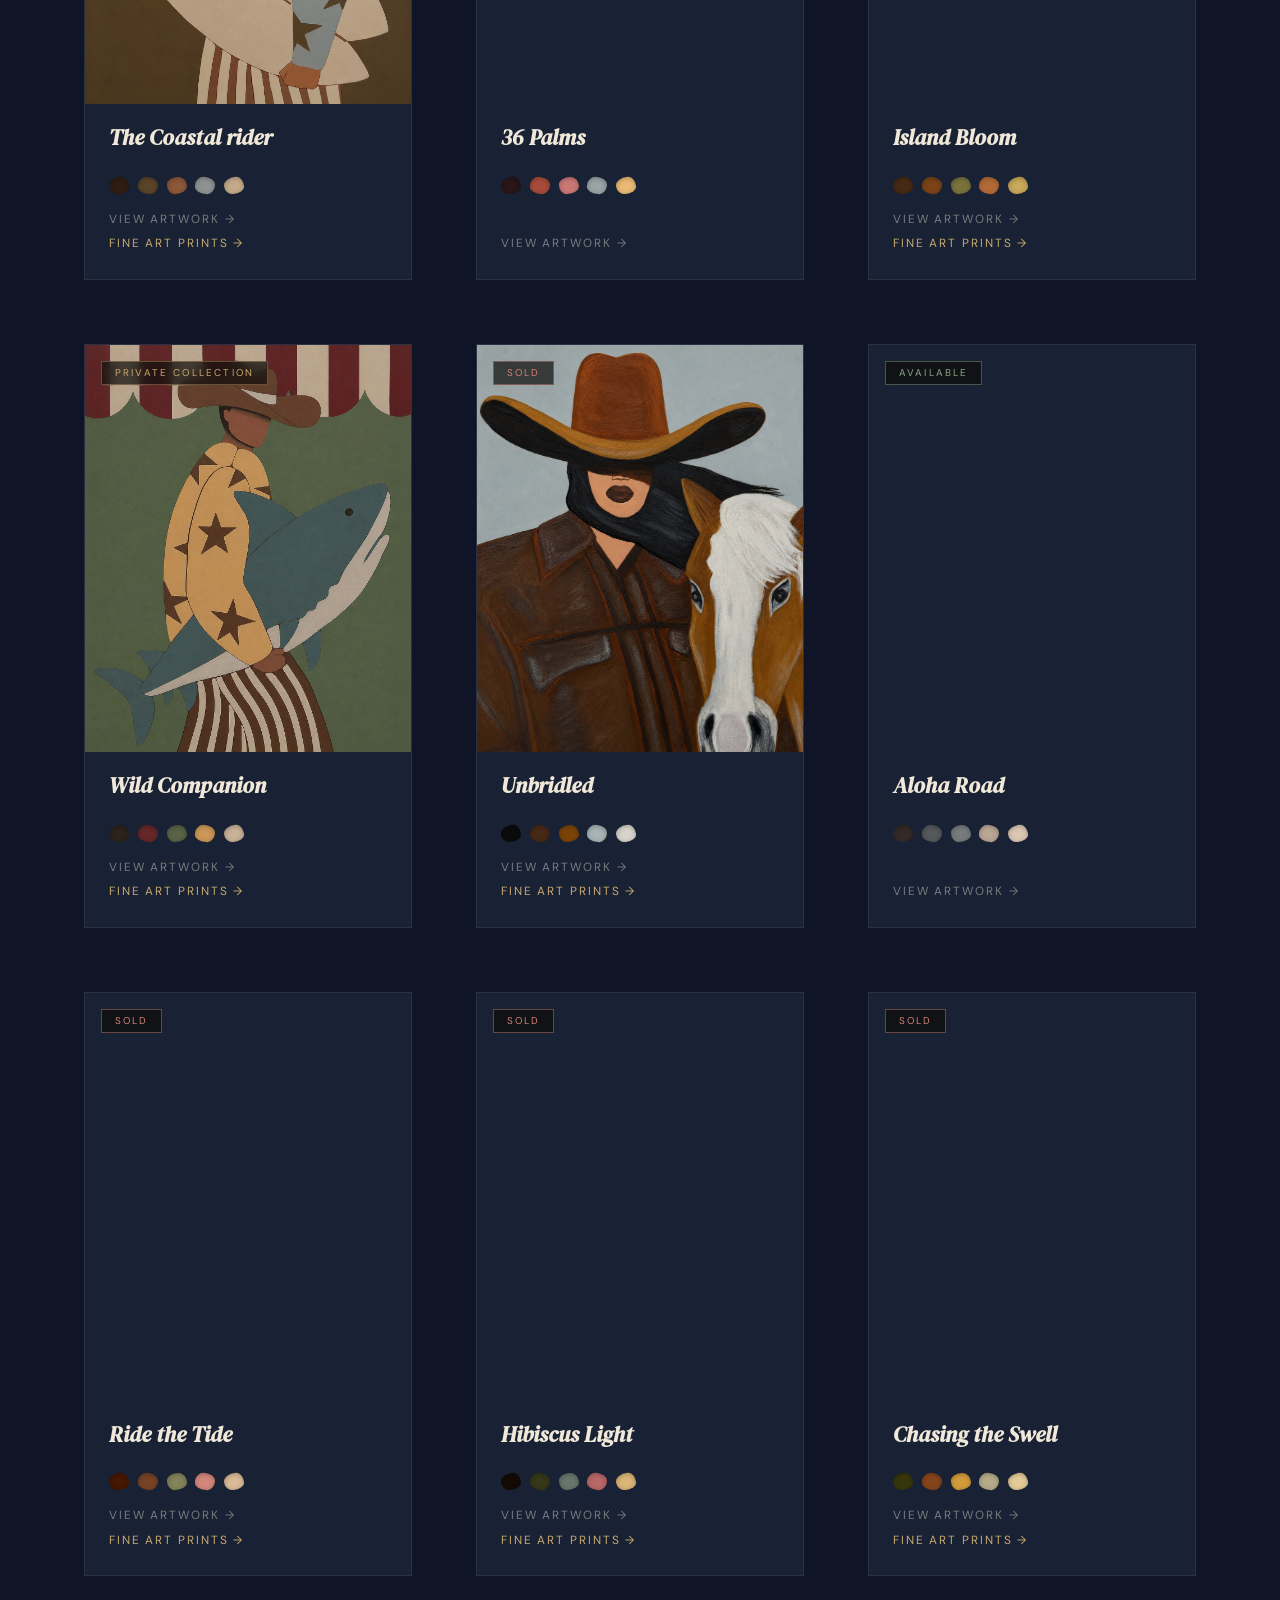
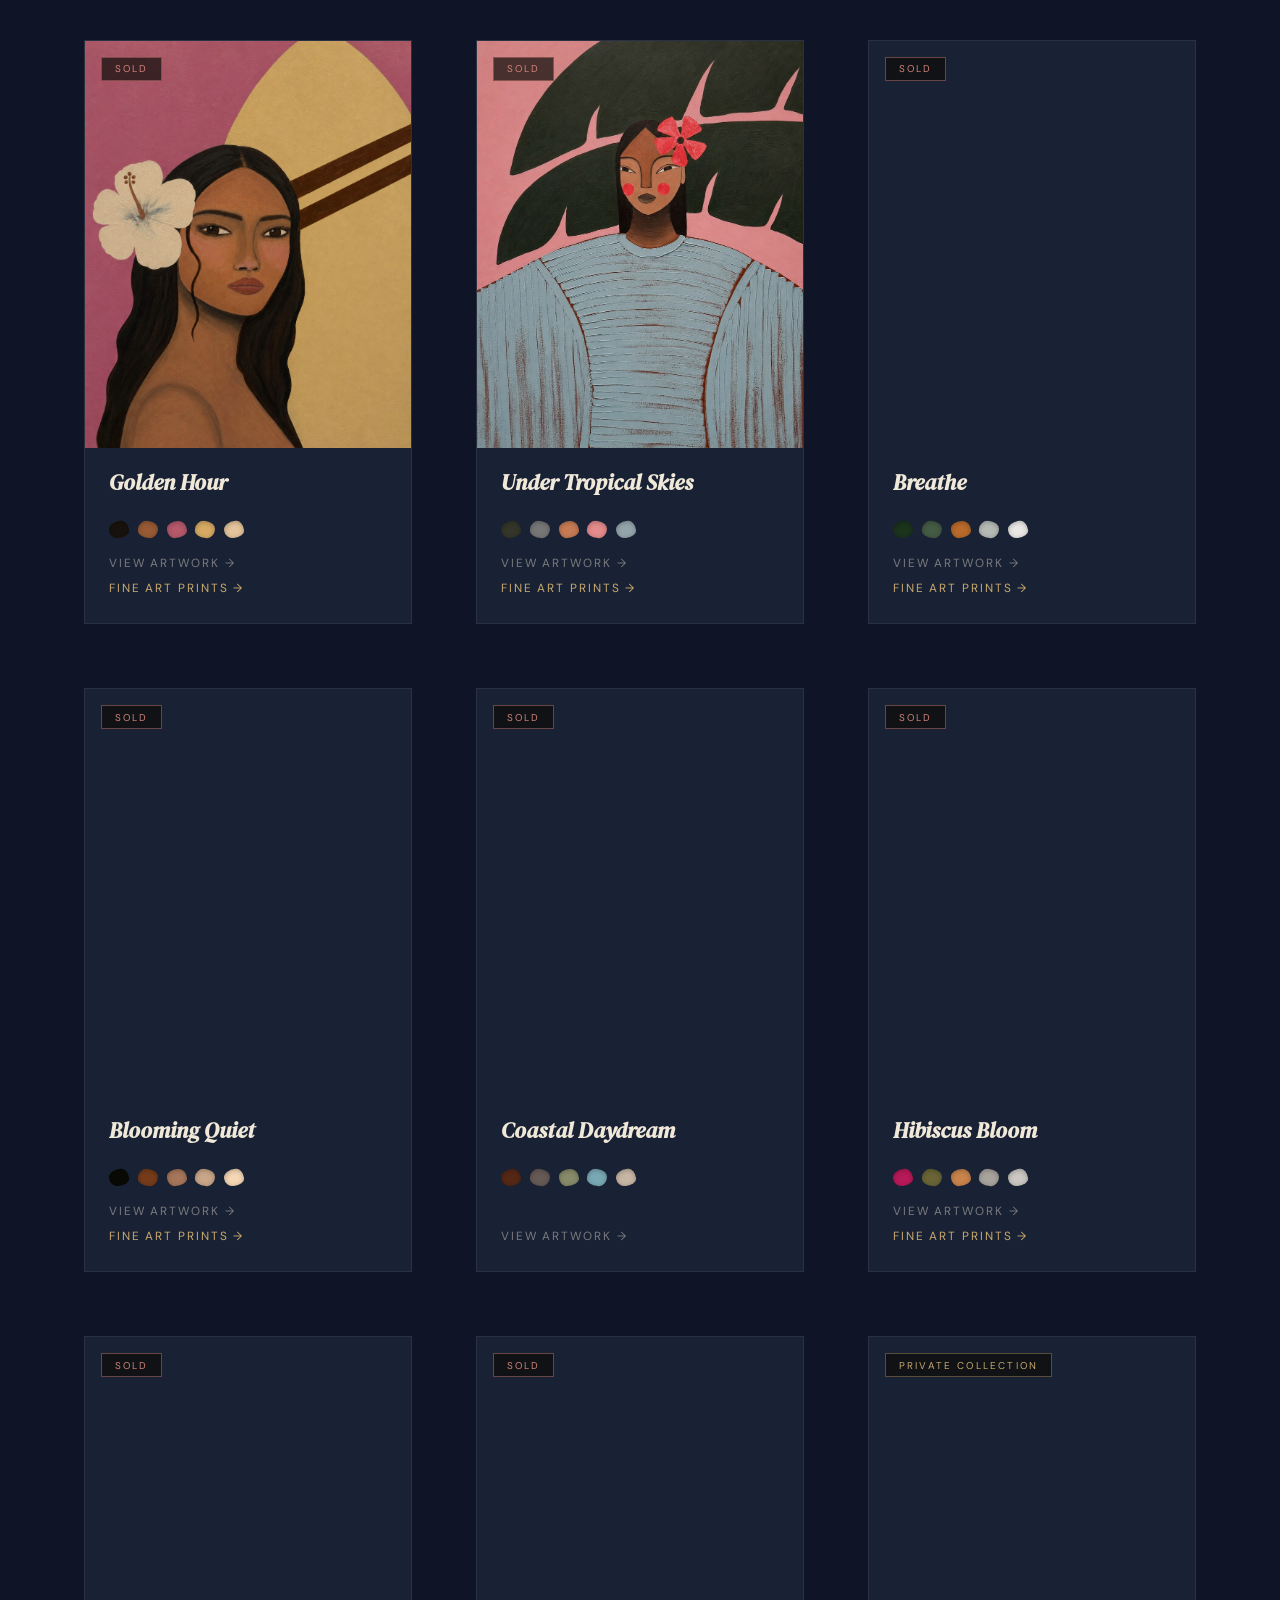
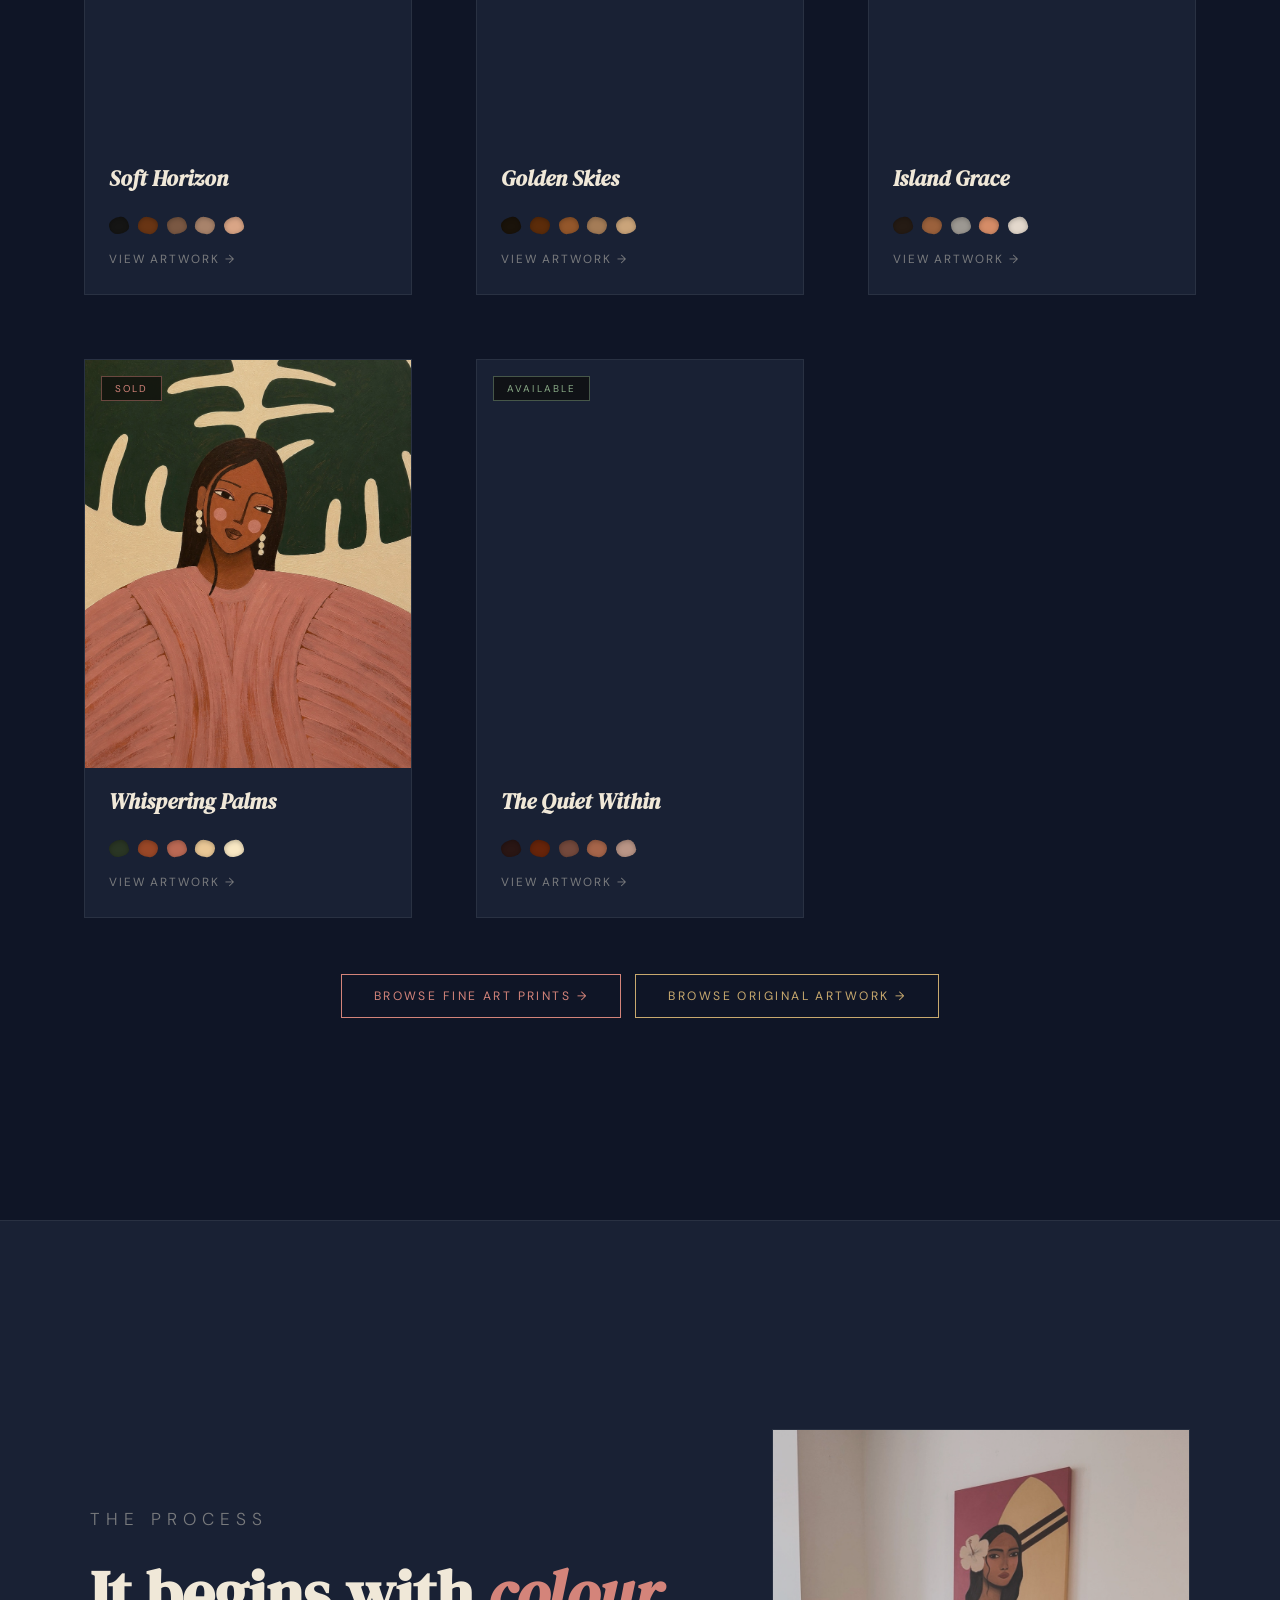
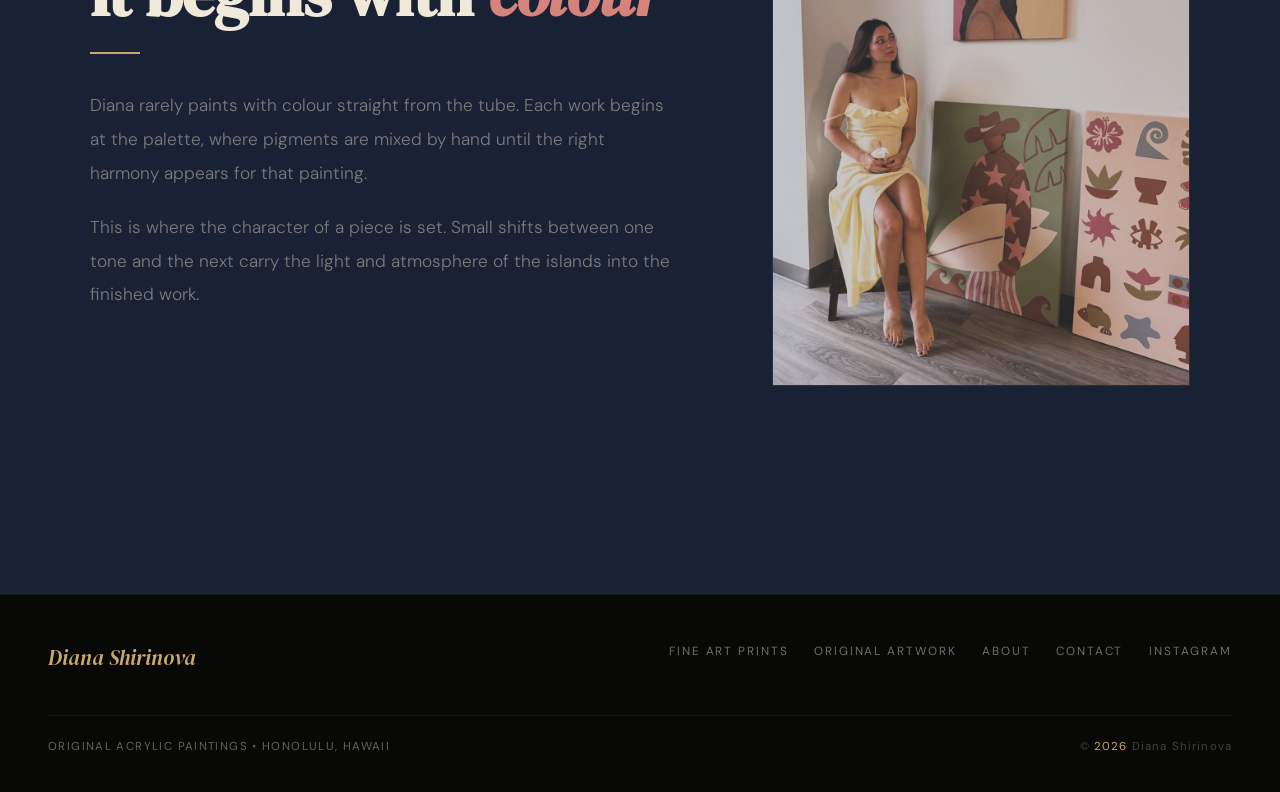
==== commit a97f899a: "Add files via upload" ====
--- a/index.html
+++ b/index.html
@@ -8,6 +8,7 @@
 <meta name="author" content="Diana Shirinova">
 <link rel="canonical" href="https://dianashirinova.com/">
 <meta name="theme-color" content="#0d0d0b">
+<meta name="p:domain_verify" content="3ba7b110c1aaa63d699c8e35913f19d3"/>
 <link rel="icon" type="image/svg+xml" href="data:image/svg+xml,%3Csvg xmlns='http://www.w3.org/2000/svg' viewBox='0 0 100 100'%3E%3Crect width='100' height='100' fill='%230d0d0b'/%3E%3Ctext x='50' y='70' font-family='Georgia,serif' font-style='italic' font-size='60' fill='%23c8a96e' text-anchor='middle'%3ED%3C/text%3E%3C/svg%3E">
 
 <meta property="og:type" content="website">
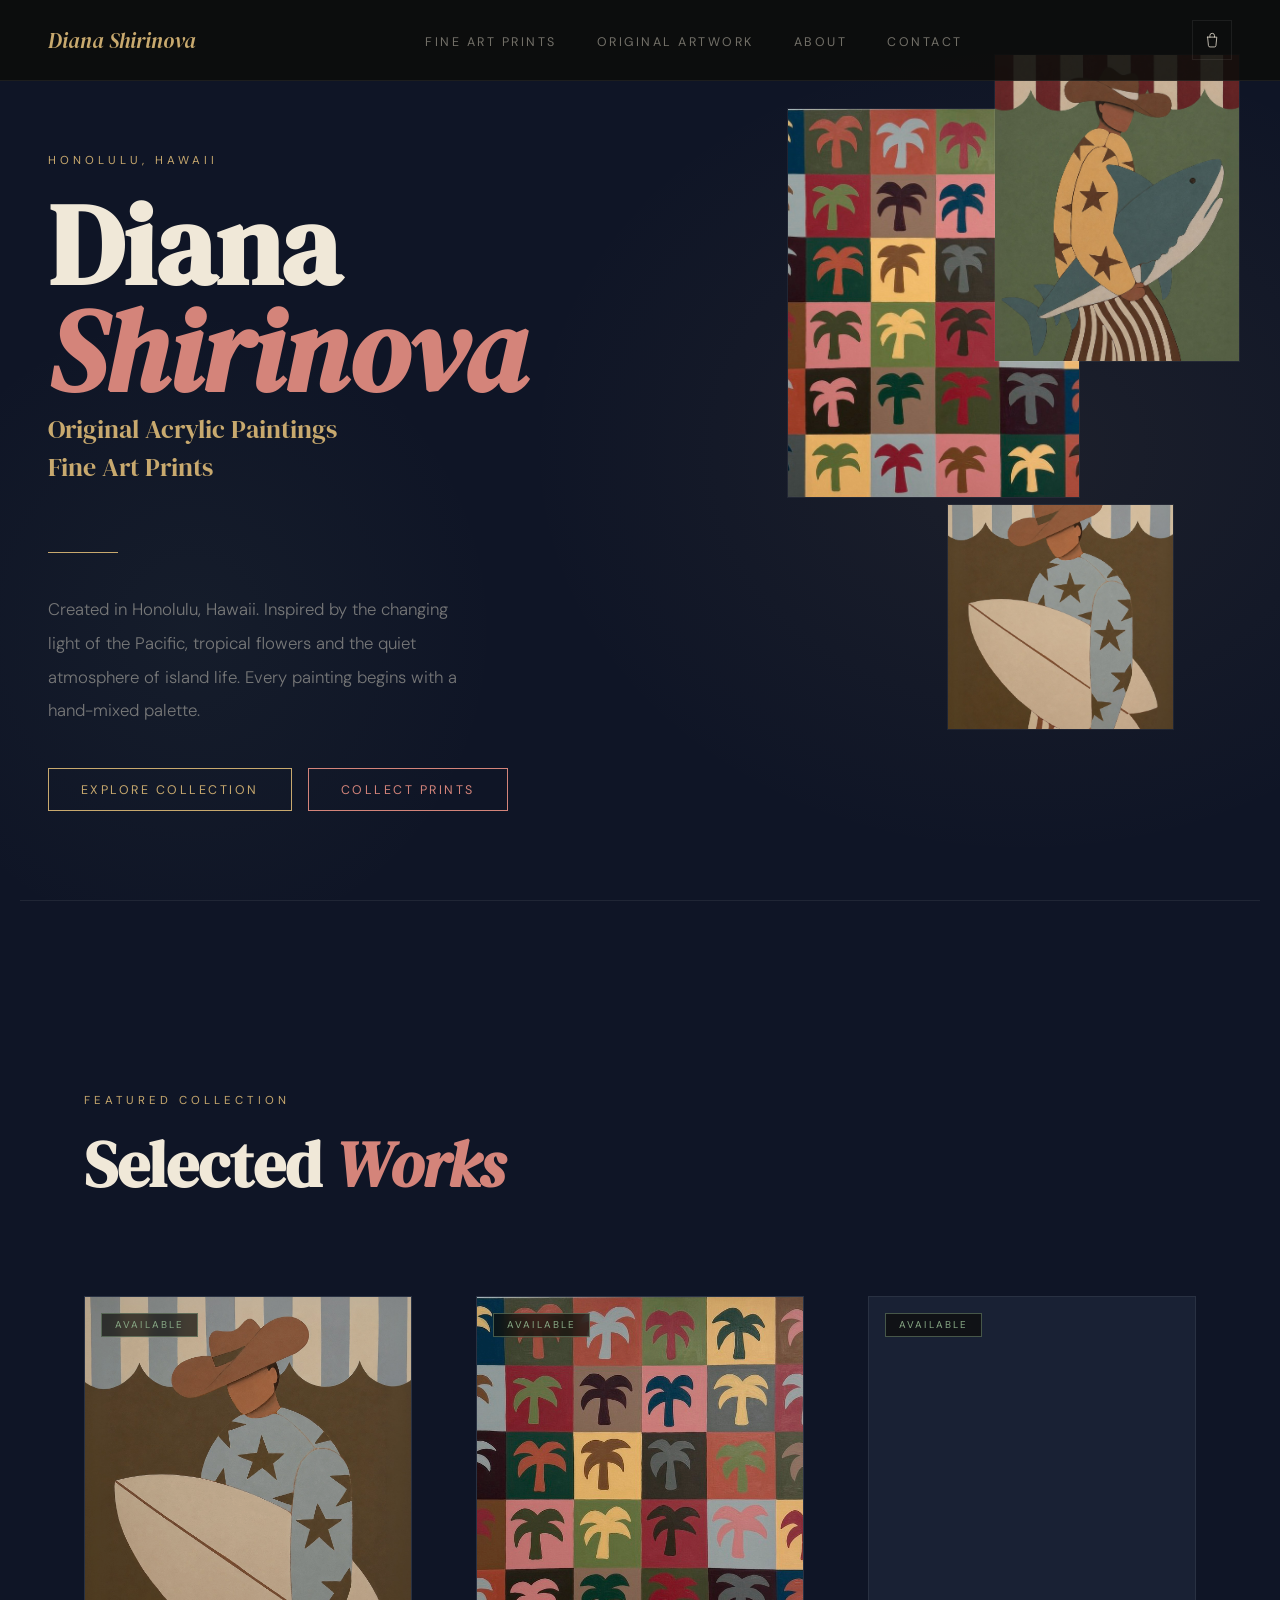
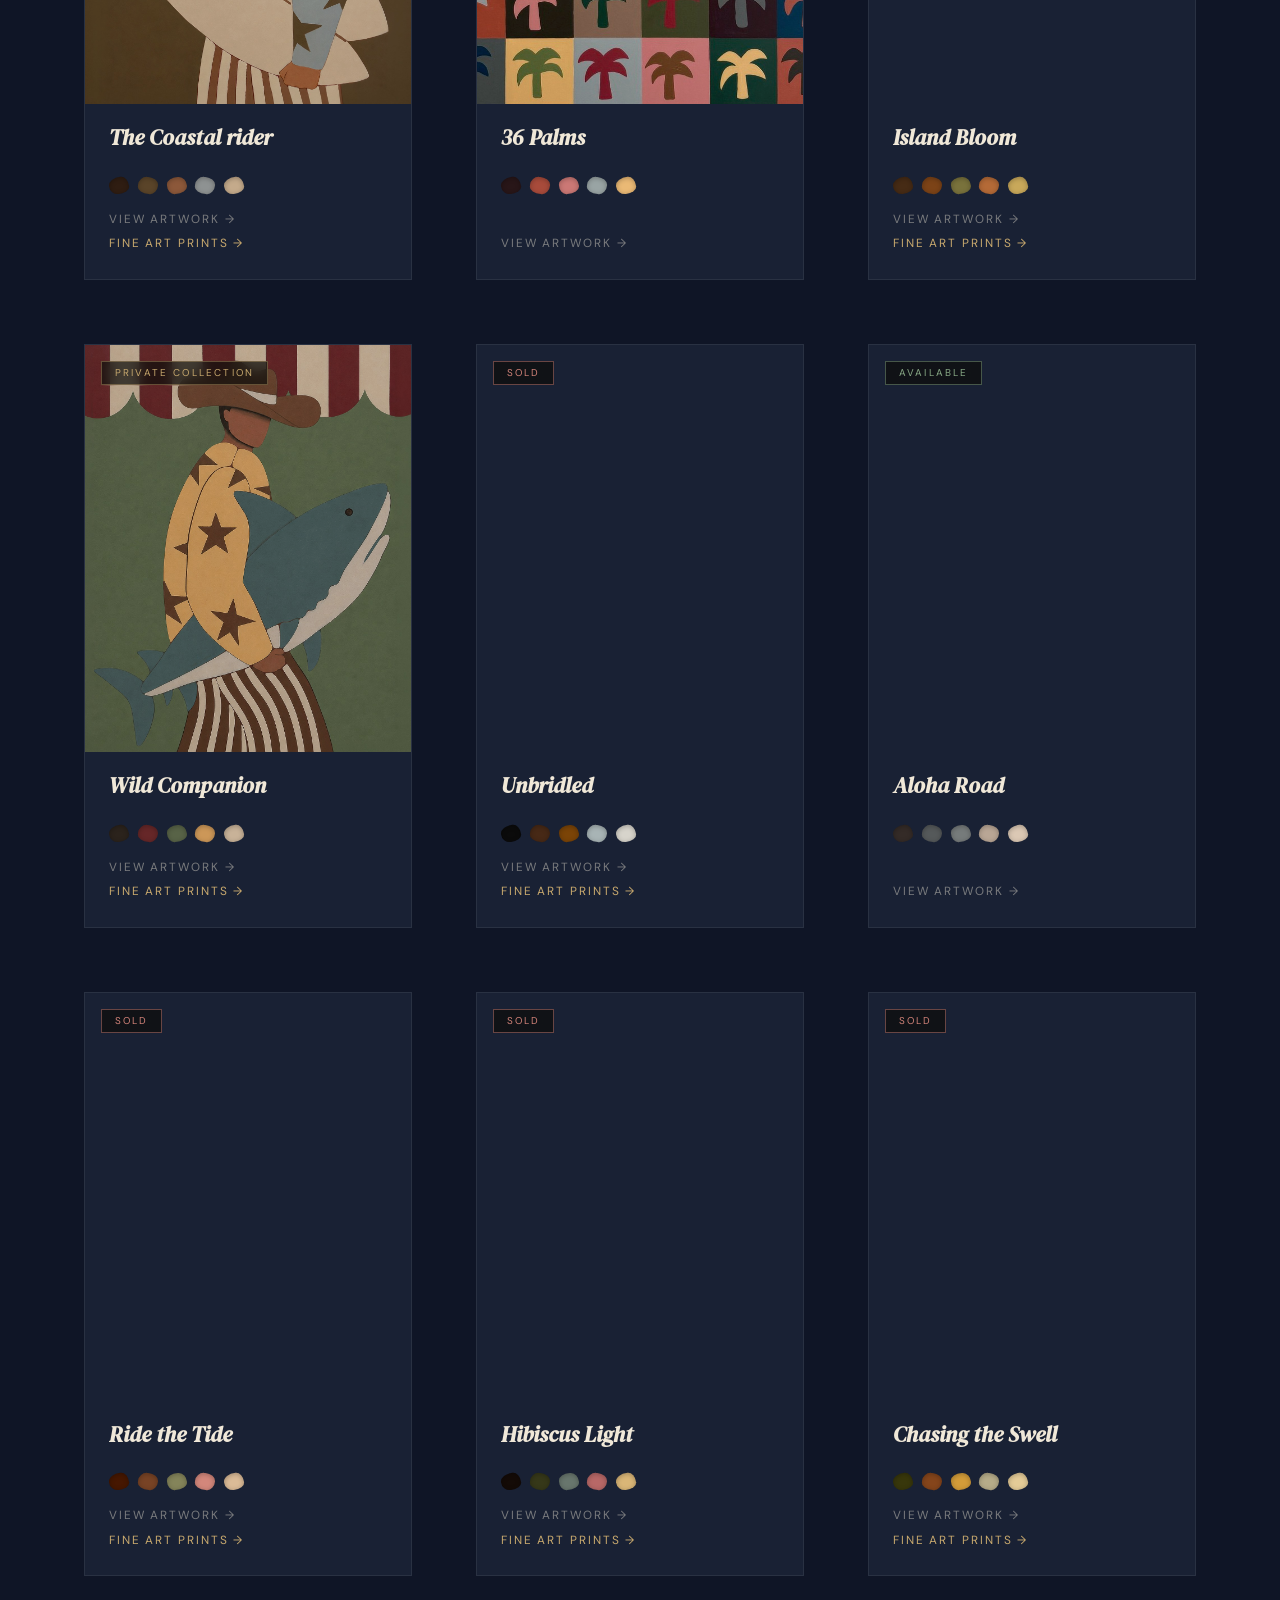
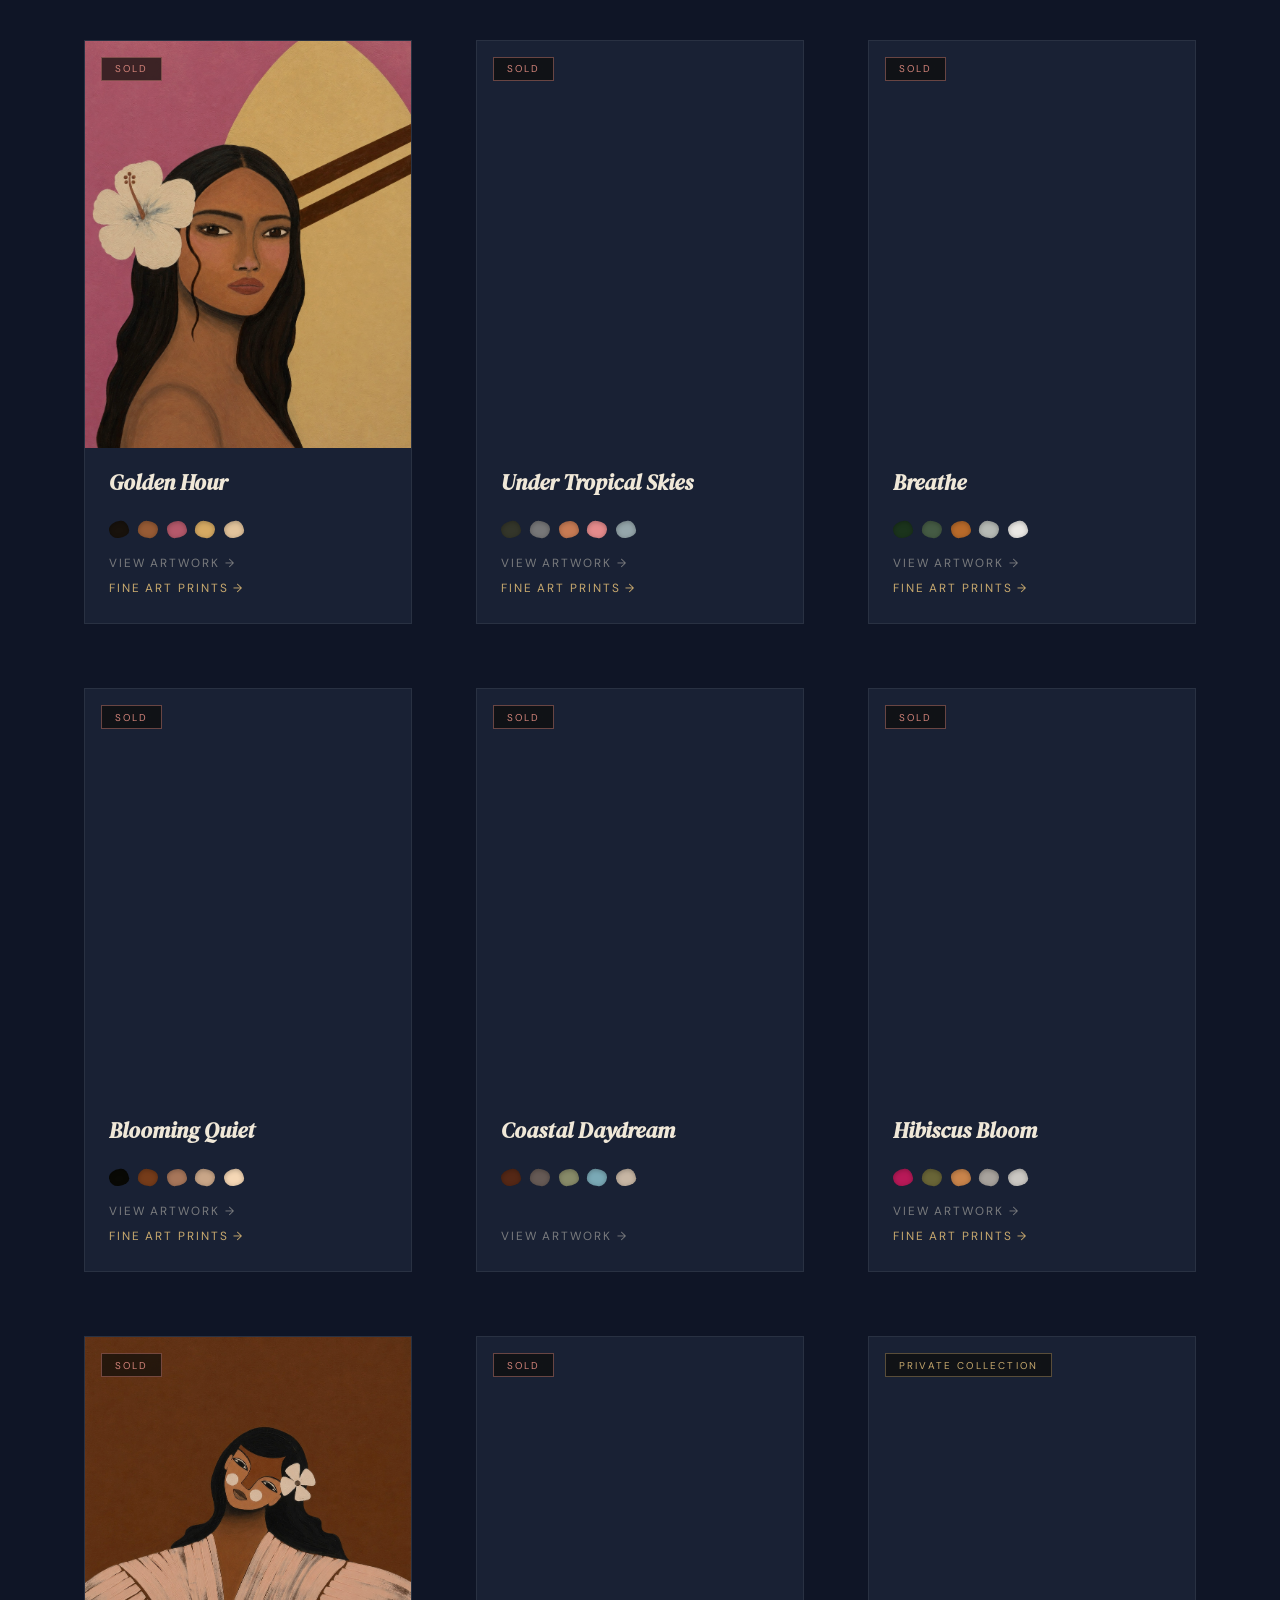
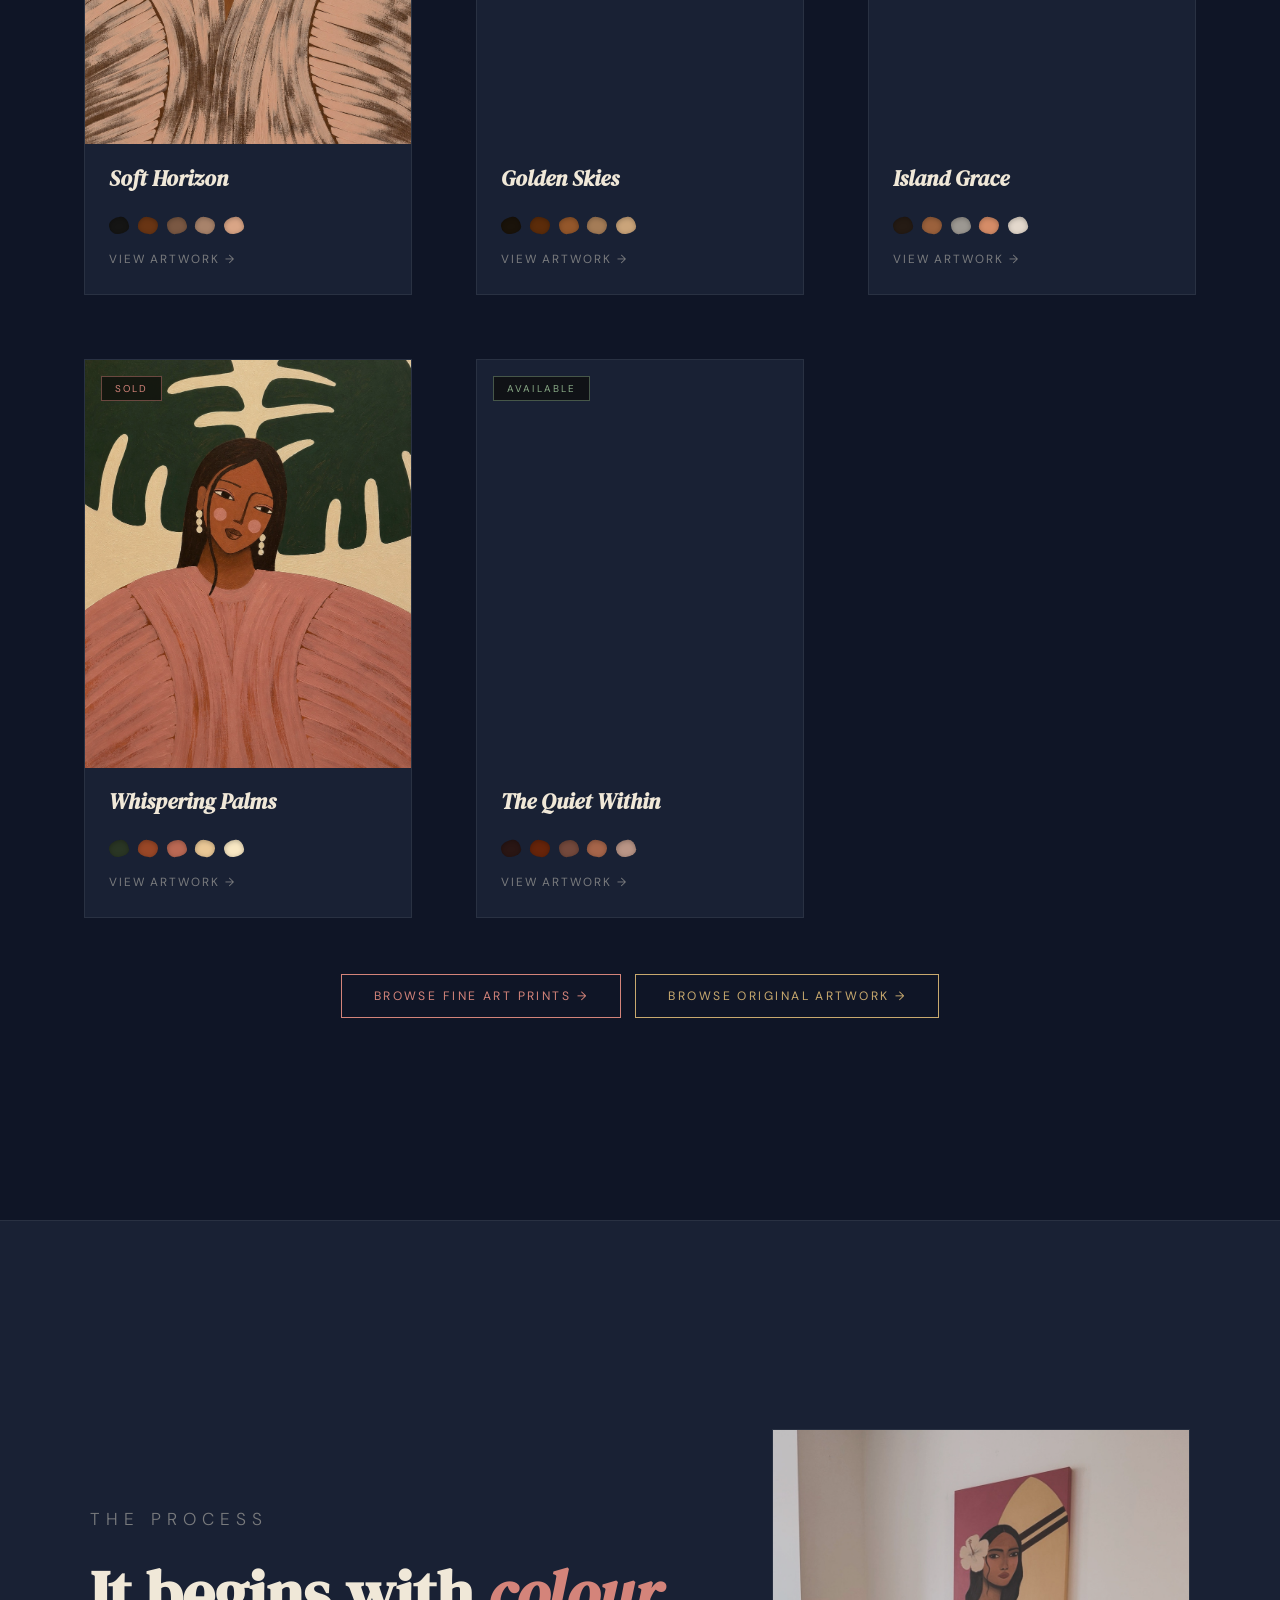
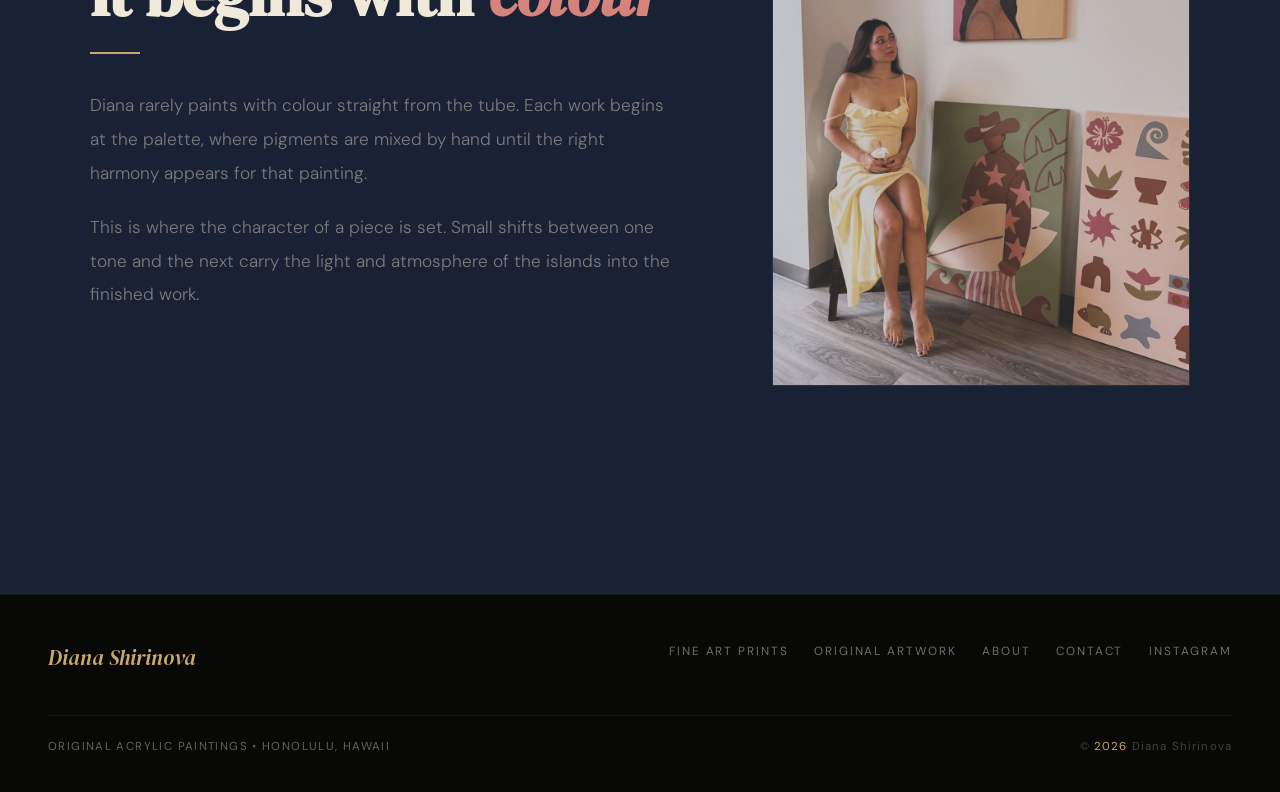
==== commit 1286871a: "Add files via upload" ====
--- a/index.html
+++ b/index.html
@@ -42,13 +42,13 @@
 {
   "@context": "https://schema.org",
   "@type": "Event",
-  "name": "Hawaii Kai Market — Diana Shirinova",
-  "description": "Original acrylic paintings and fine art prints by Honolulu artist Diana Shirinova at the Malama Hawaii Makers Market — Hawaii Kai Market.",
-  "startDate": "2026-09-05T09:00:00-10:00",
-  "endDate": "2026-09-05T14:00:00-10:00",
+  "name": "Waikiki Artfest — Diana Shirinova",
+  "description": "Original acrylic paintings and fine art prints by Honolulu artist Diana Shirinova at Waikiki Artfest, Kapiolani Park.",
+  "startDate": "2026-09-12T09:00:00-10:00",
+  "endDate": "2026-09-13T16:00:00-10:00",
   "eventStatus": "https://schema.org/EventScheduled",
   "eventAttendanceMode": "https://schema.org/OfflineEventAttendanceMode",
-  "location": { "@type": "Place", "name": "Koko Head Elementary School", "address": { "@type": "PostalAddress", "streetAddress": "189 Lunalilo Home Rd", "addressLocality": "Honolulu", "addressRegion": "HI", "postalCode": "96825", "addressCountry": "US" } },
+  "location": { "@type": "Place", "name": "Kapiolani Park", "address": { "@type": "PostalAddress", "streetAddress": "3850 Paki Ave", "addressLocality": "Honolulu", "addressRegion": "HI", "postalCode": "96815", "addressCountry": "US" } },
   "performer": { "@type": "Person", "name": "Diana Shirinova" },
   "organizer": { "@type": "Person", "name": "Diana Shirinova", "url": "https://dianashirinova.com" }
 }
@@ -56,16 +56,16 @@
 <link rel="preconnect" href="https://fonts.googleapis.com">
 <link rel="preconnect" href="https://fonts.gstatic.com" crossorigin>
 <link rel="stylesheet" href="https://fonts.googleapis.com/css2?family=DM+Serif+Display:ital@0;1&family=DM+Sans:ital,wght@0,300;0,400;0,500;1,300&display=swap">
-<link rel="stylesheet" href="assets/site.css?v=6">
+<link rel="stylesheet" href="assets/site.css?v=7">
 </head>
 <body>
-<a id="announce" class="announce" href="index.html#market">Next Market &mdash; Hawaii Kai Market, Koko Head Elementary &middot; Sat, Sep 5 &rarr;</a>
+<a id="announce" class="announce" href="index.html#market">Next Market &mdash; Waikiki Artfest, Kapiolani Park &middot; Sat&ndash;Sun, Sep 12&ndash;13 &rarr;</a>
 <div id="sunGlow" aria-hidden="true"></div>
 
 <nav aria-label="Primary">
   <a class="nav-logo" href="index.html" style="text-decoration:none">Diana Shirinova</a>
   <ul class="nav-links">
-    <li id="navMarket"><a href="index.html#market">Sep 5 Market</a></li>
+    <li id="navMarket"><a href="index.html#market">Sep 12&ndash;13 Market</a></li>
     <li><a href="prints.html">Fine Art Prints</a></li>
     <li><a href="originals.html">Original Artwork</a></li>
     <li><a href="about.html">About</a></li>
@@ -118,15 +118,15 @@
 <section id="market">
   <div class="market-inner">
     <p class="section-eyebrow">Upcoming</p>
-    <h2 class="section-title" style="margin-bottom:0">Hawaii Kai <em>Market</em></h2>
+    <h2 class="section-title" style="margin-bottom:0">Waikiki <em>Artfest</em></h2>
     <div class="market-layout">
-      <img class="market-flyer" src="images/market/hawaii-kai-market-flyer.jpg" alt="M&#257;lama Hawai&#699;i Makers Market — Hawaii Kai Market at Koko Head Elementary, Saturday September 5, 9am–2pm">
+      <img class="market-flyer" src="images/market/waikiki-artfest-flyer.jpg" alt="Waikiki Artfest at Kapiolani Park, September 12 &amp; 13, 2026, 9am&ndash;4pm" onerror="this.style.display='none'">
       <div class="market-copy">
-        <p class="market-date">Saturday, September 5, 2026 &middot; 9am&ndash;2pm</p>
-        <p class="originals-text">Original paintings and a new release of Fine Art Prints &mdash; in person at the M&#257;lama Hawai&#699;i Makers Market. Come say aloha.</p>
-        <p class="originals-text" style="margin-top:.6rem">Koko Head Elementary School &middot; 189 Lunalilo Home Rd, Honolulu, O&#699;ahu</p>
+        <p class="market-date">Saturday &amp; Sunday, September 12 &amp; 13, 2026 &middot; 9am&ndash;4pm</p>
+        <p class="originals-text">Original paintings and a new release of Fine Art Prints &mdash; in person at Waikiki Artfest. Come say aloha.</p>
+        <p class="originals-text" style="margin-top:.6rem">Kapiolani Park &middot; 3850 Paki Ave, Honolulu, O&#699;ahu</p>
         <div class="contact-grid" style="justify-content:flex-start">
-          <a href="https://maps.google.com/?q=Koko+Head+Elementary+School,+189+Lunalilo+Home+Rd,+Honolulu,+HI+96825" target="_blank" rel="noopener" class="btn-line">Directions</a>
+          <a href="https://maps.google.com/?q=Kapiolani+Park,+3850+Paki+Ave,+Honolulu,+HI+96815" target="_blank" rel="noopener" class="btn-line">Directions</a>
           <a href="https://www.instagram.com/DianaShirinova_art" target="_blank" rel="noopener" class="btn-line btn-line--rose">Updates on Instagram</a>
         </div>
       </div>
@@ -192,7 +192,7 @@
     <p id="lightbox-desc"></p>
   </aside>
 </div>
-<script src="assets/site.js?v=10" defer></script>
+<script src="assets/site.js?v=11" defer></script>
 <script>document.addEventListener('DOMContentLoaded', function(){ initPaintings(function(){ buildFeatured(); buildHeroFloats(); initProcessPhoto(); }); });</script>
 </body>
 </html>
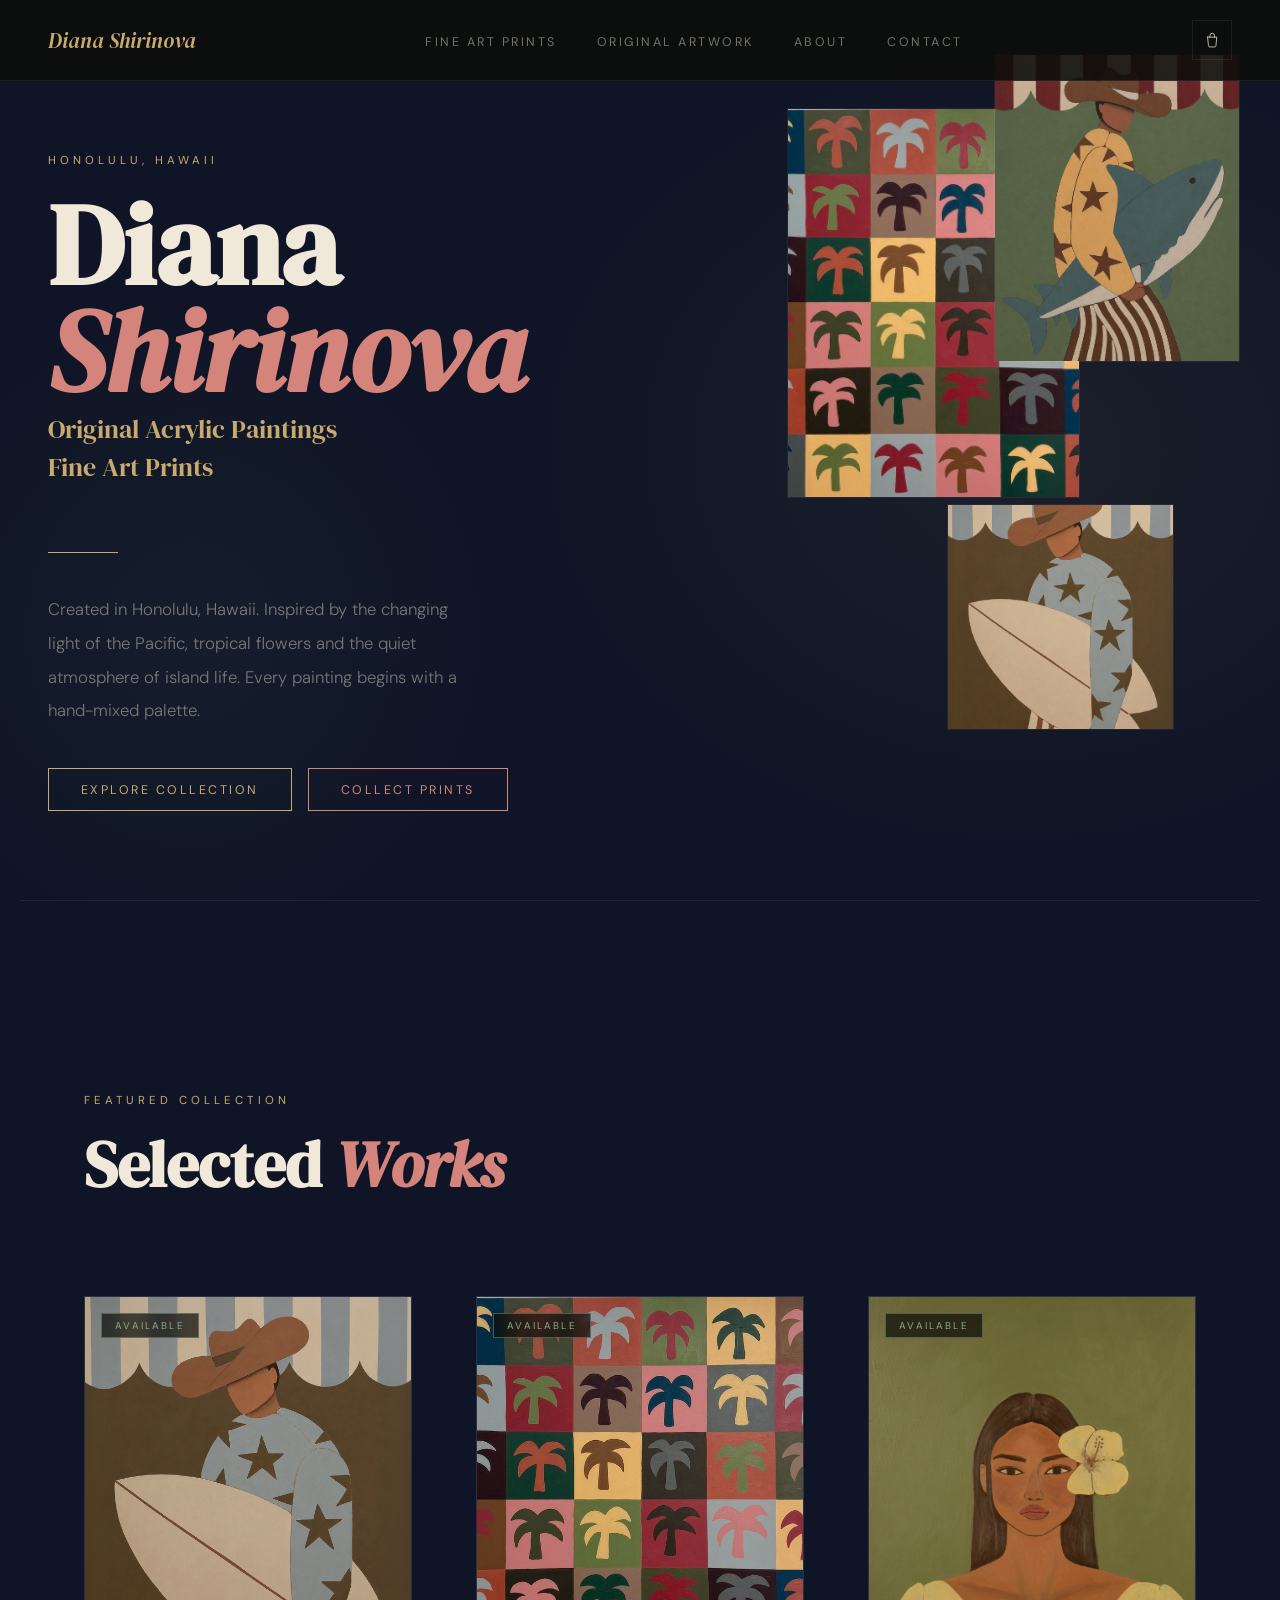
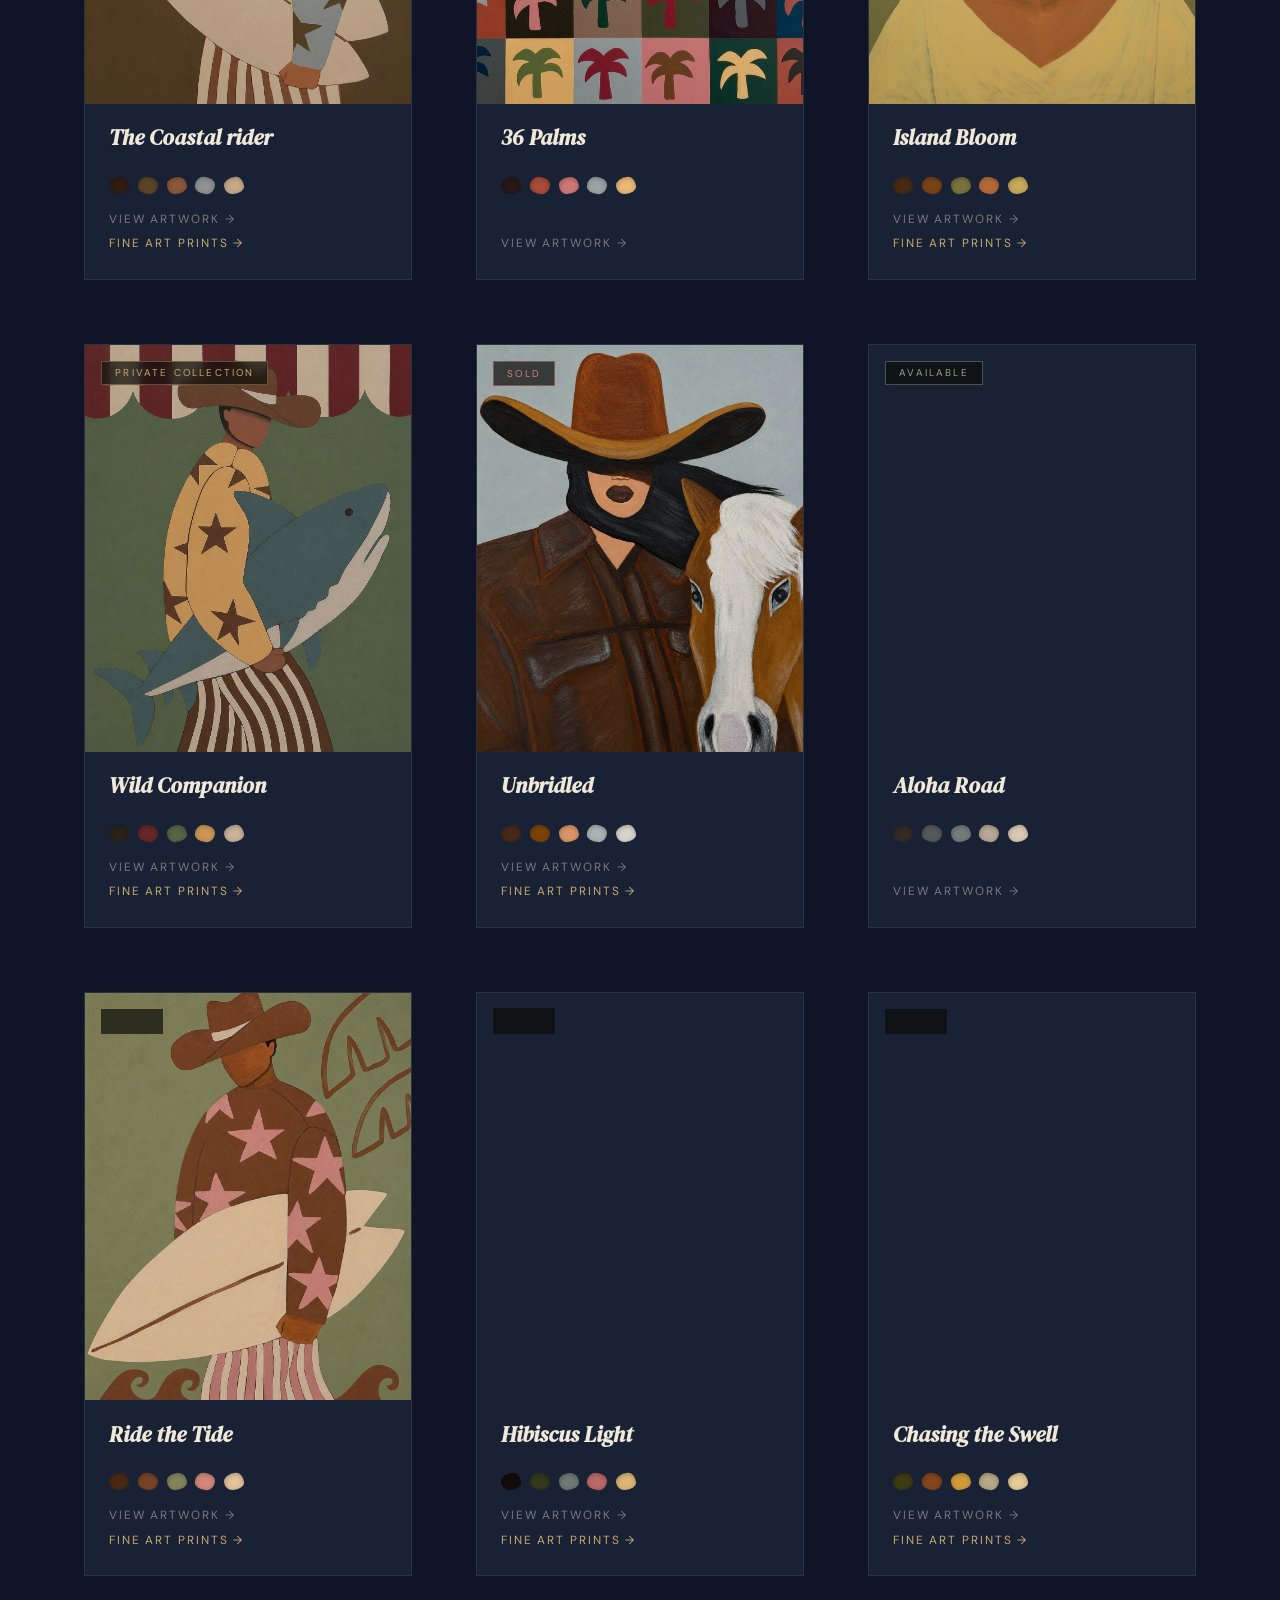
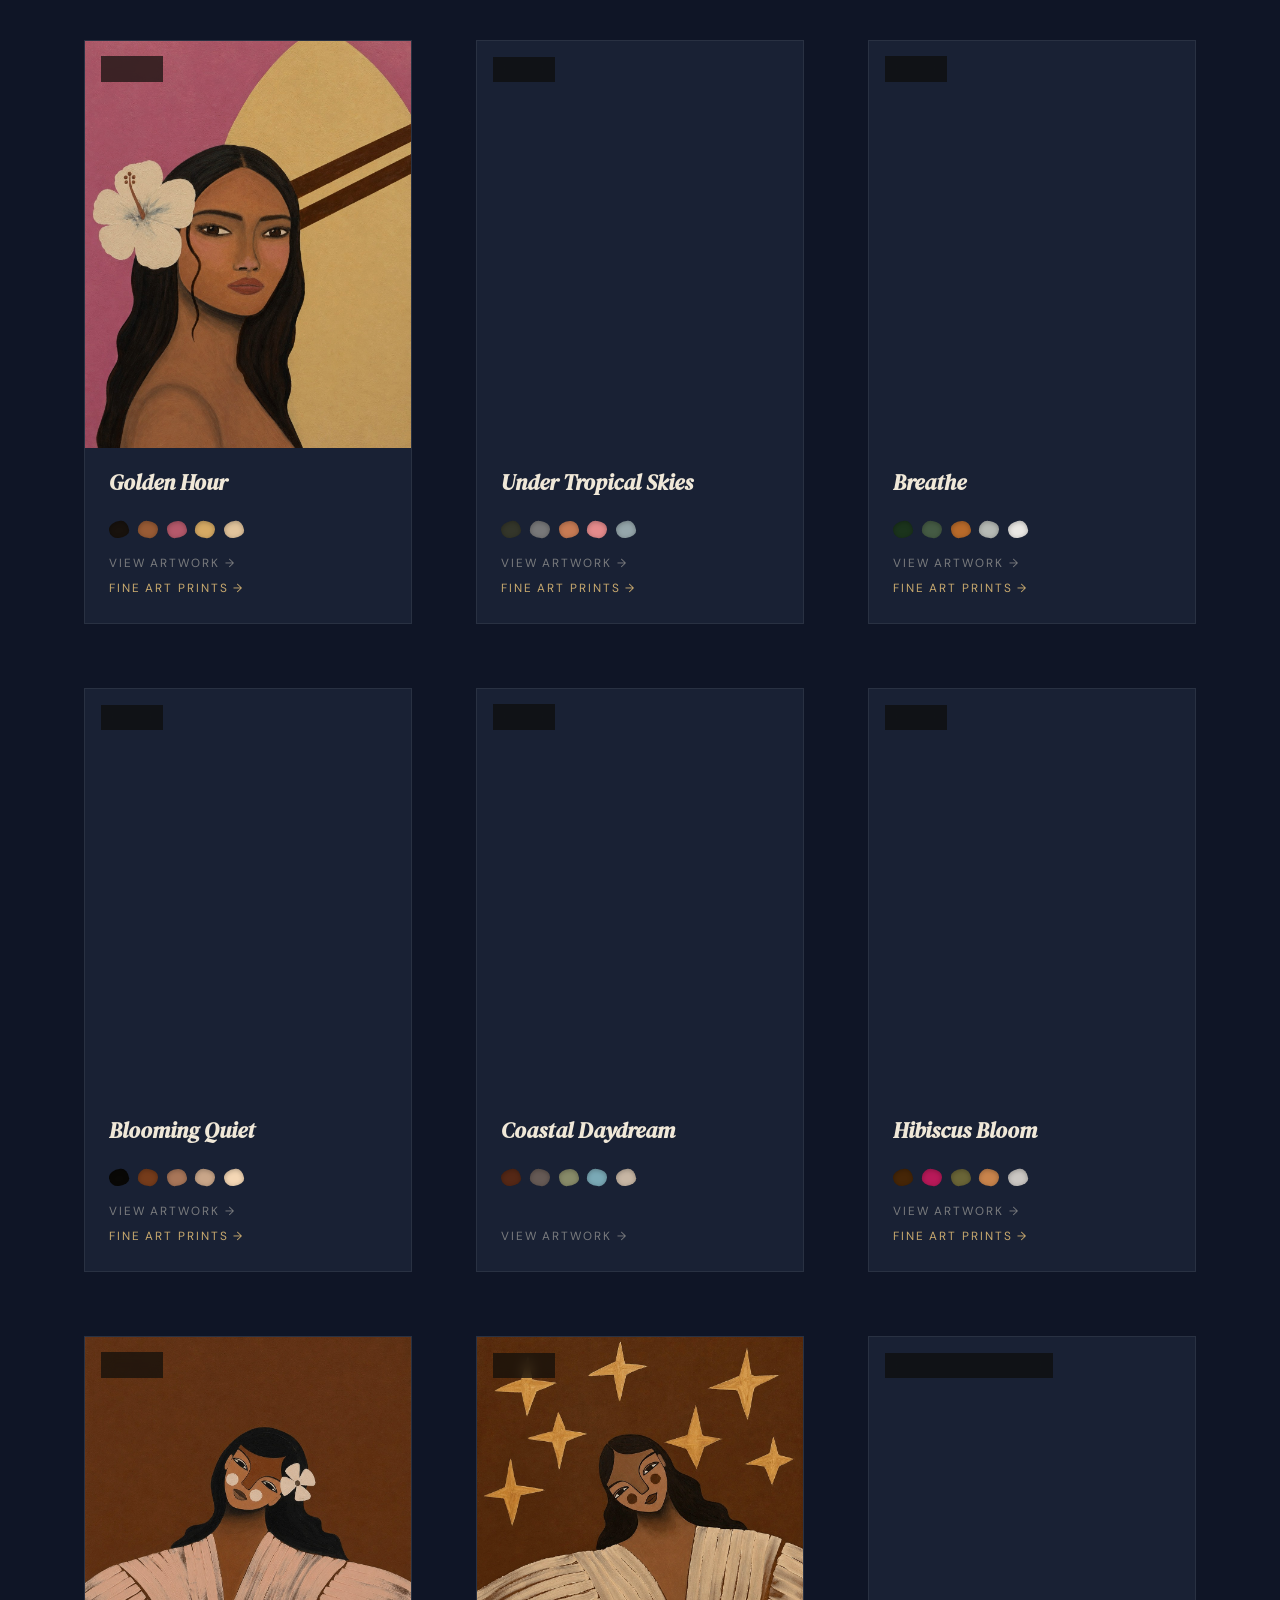
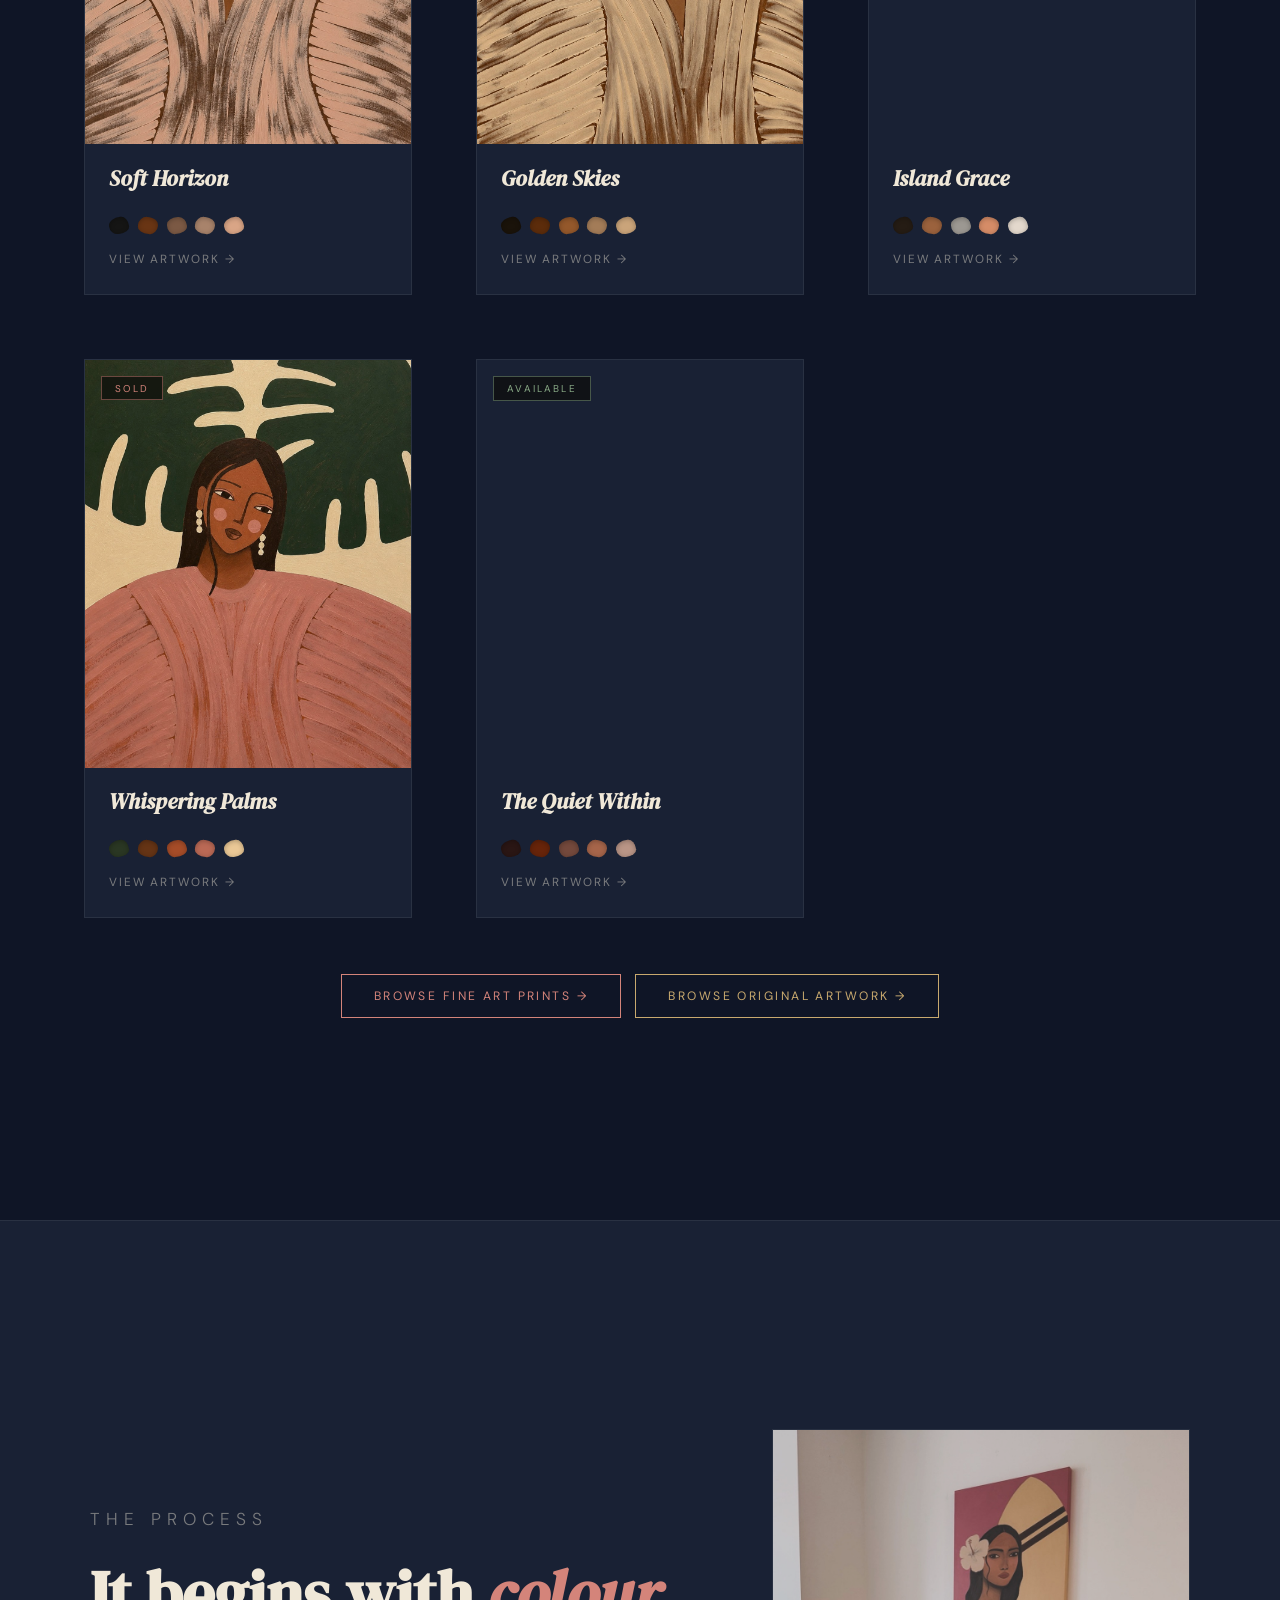
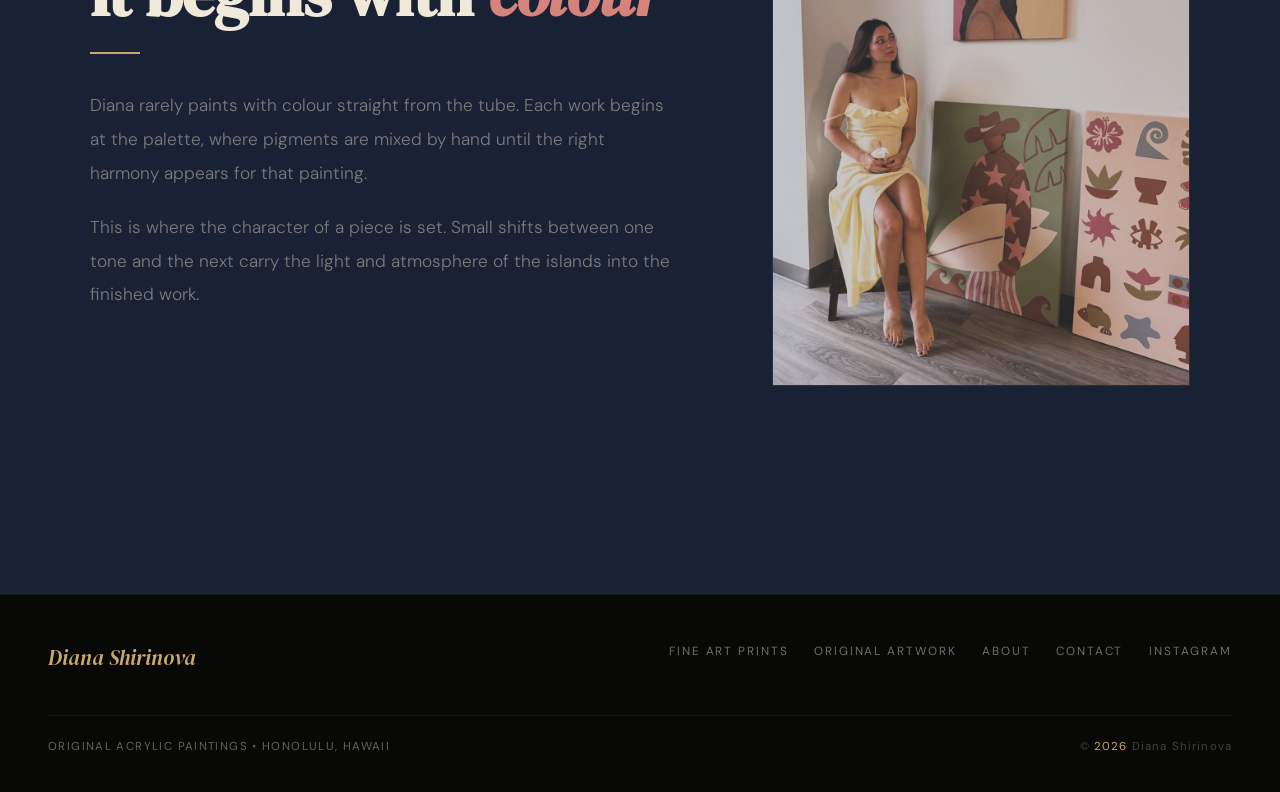
==== commit b4700d1b: "Update index.html" ====
--- a/index.html
+++ b/index.html
@@ -38,20 +38,7 @@
   "knowsAbout": ["Acrylic Painting", "Fine Art Prints", "Hawaiian Art", "Contemporary Painting"]
 }
 </script>
-<script type="application/ld+json">
-{
-  "@context": "https://schema.org",
-  "@type": "Event",
-  "name": "Waikiki Artfest — Diana Shirinova",
-  "description": "Original acrylic paintings and fine art prints by Honolulu artist Diana Shirinova at Waikiki Artfest, Kapiolani Park.",
-  "startDate": "2026-09-12T09:00:00-10:00",
-  "endDate": "2026-09-13T16:00:00-10:00",
-  "eventStatus": "https://schema.org/EventScheduled",
-  "eventAttendanceMode": "https://schema.org/OfflineEventAttendanceMode",
-  "location": { "@type": "Place", "name": "Kapiolani Park", "address": { "@type": "PostalAddress", "streetAddress": "3850 Paki Ave", "addressLocality": "Honolulu", "addressRegion": "HI", "postalCode": "96815", "addressCountry": "US" } },
-  "performer": { "@type": "Person", "name": "Diana Shirinova" },
-  "organizer": { "@type": "Person", "name": "Diana Shirinova", "url": "https://dianashirinova.com" }
-}
+
 </script>
 <link rel="preconnect" href="https://fonts.googleapis.com">
 <link rel="preconnect" href="https://fonts.gstatic.com" crossorigin>
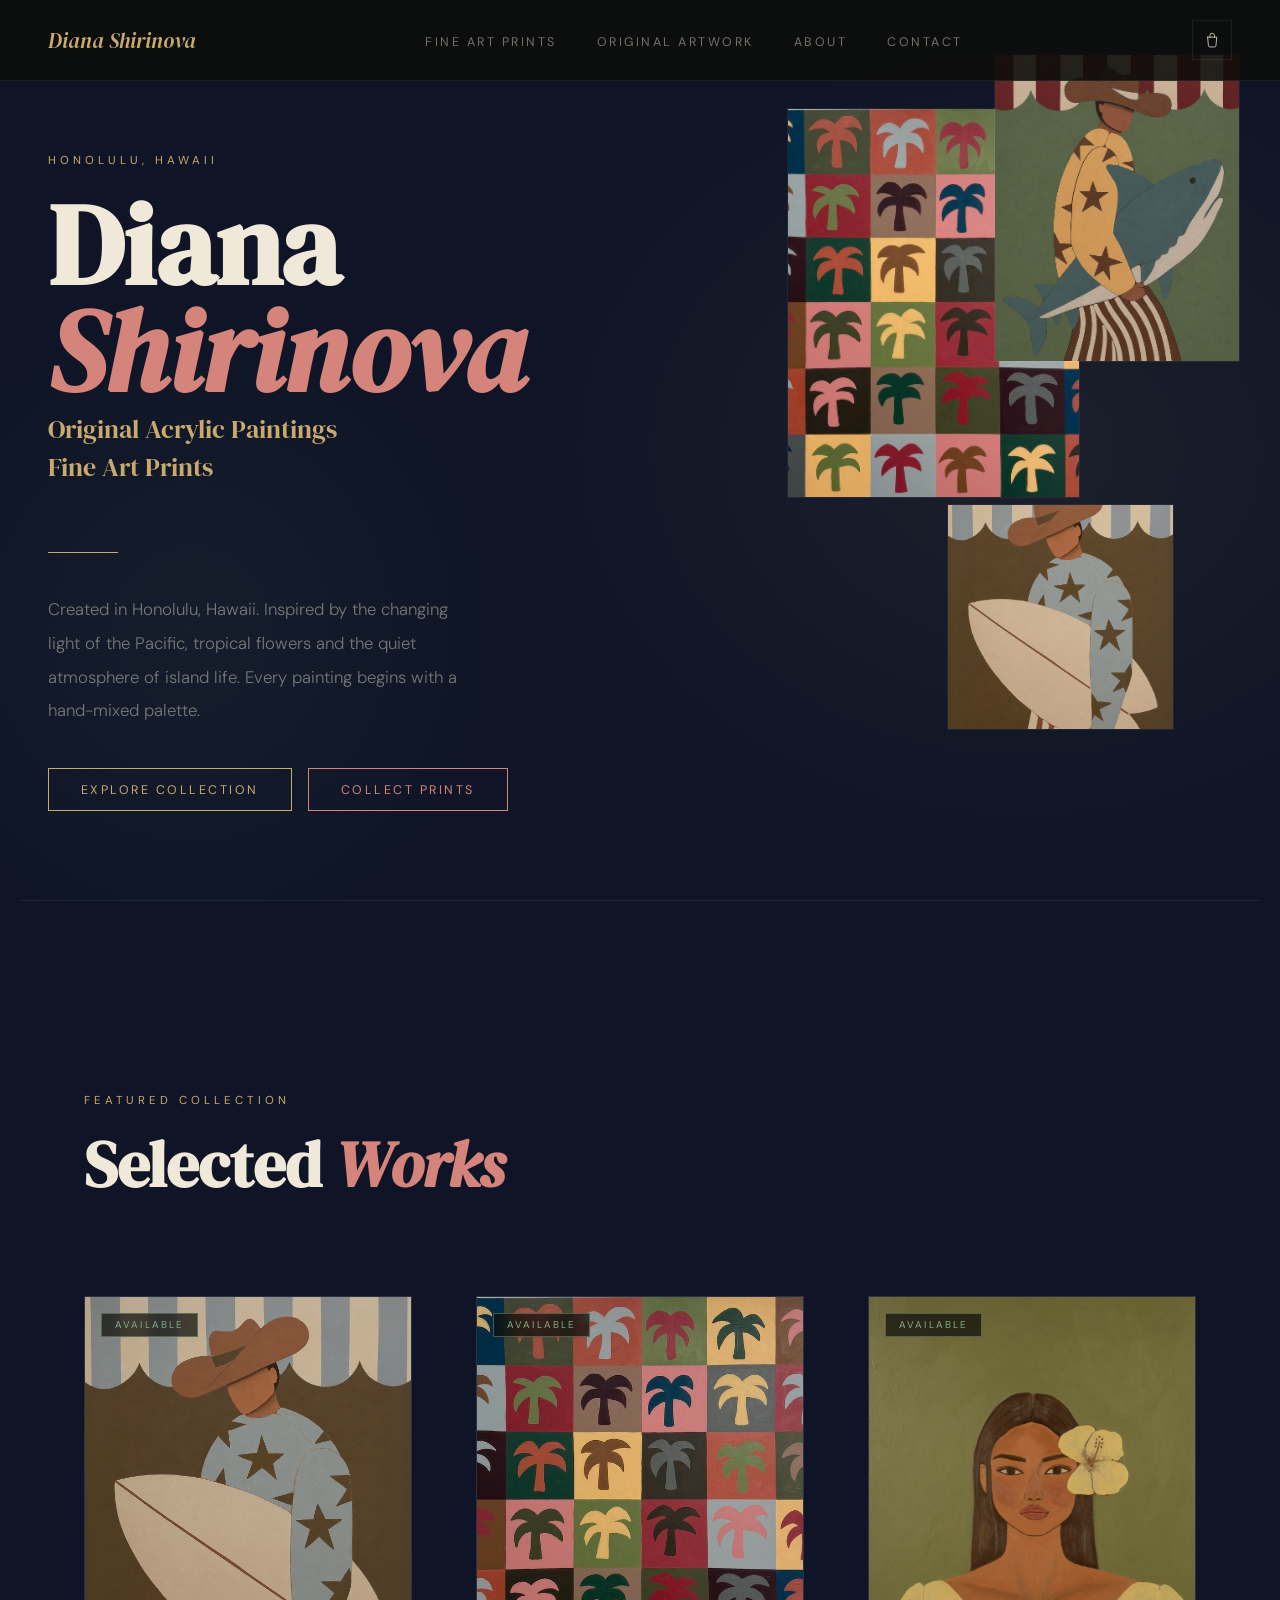
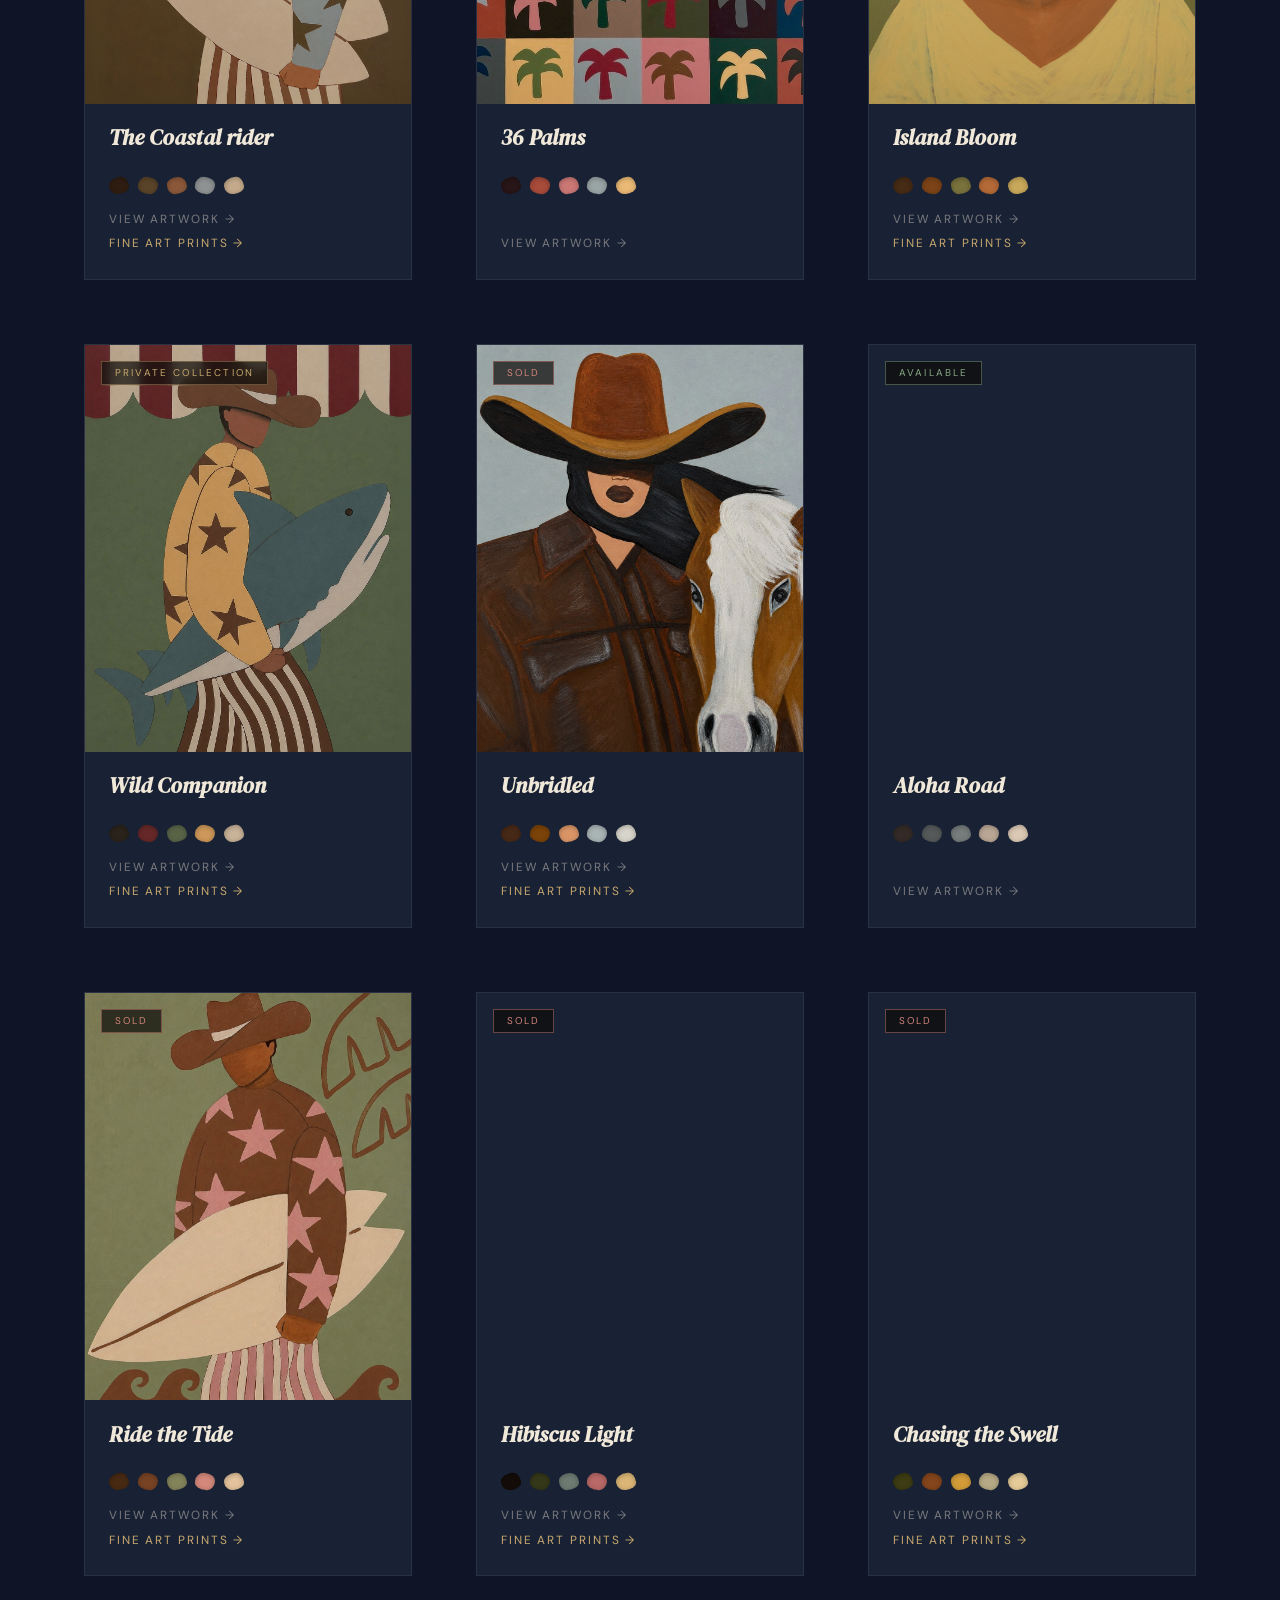
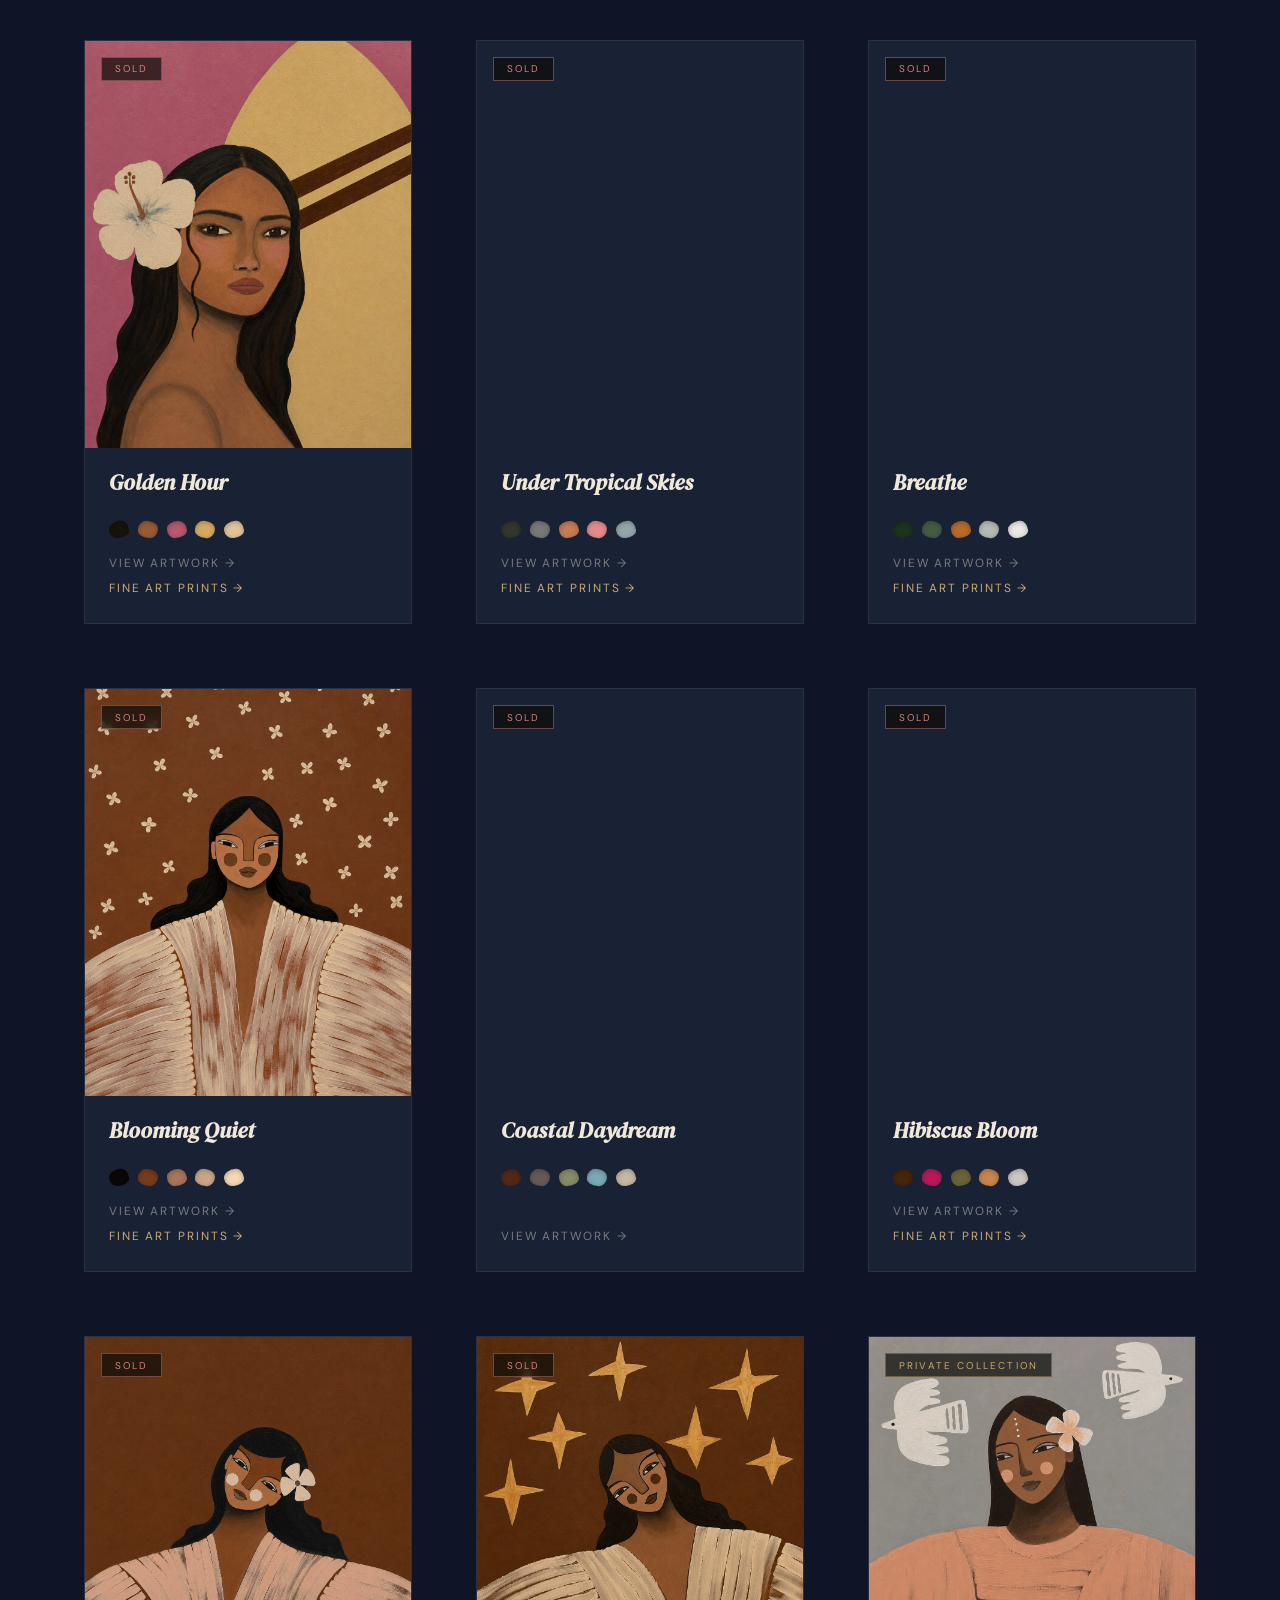
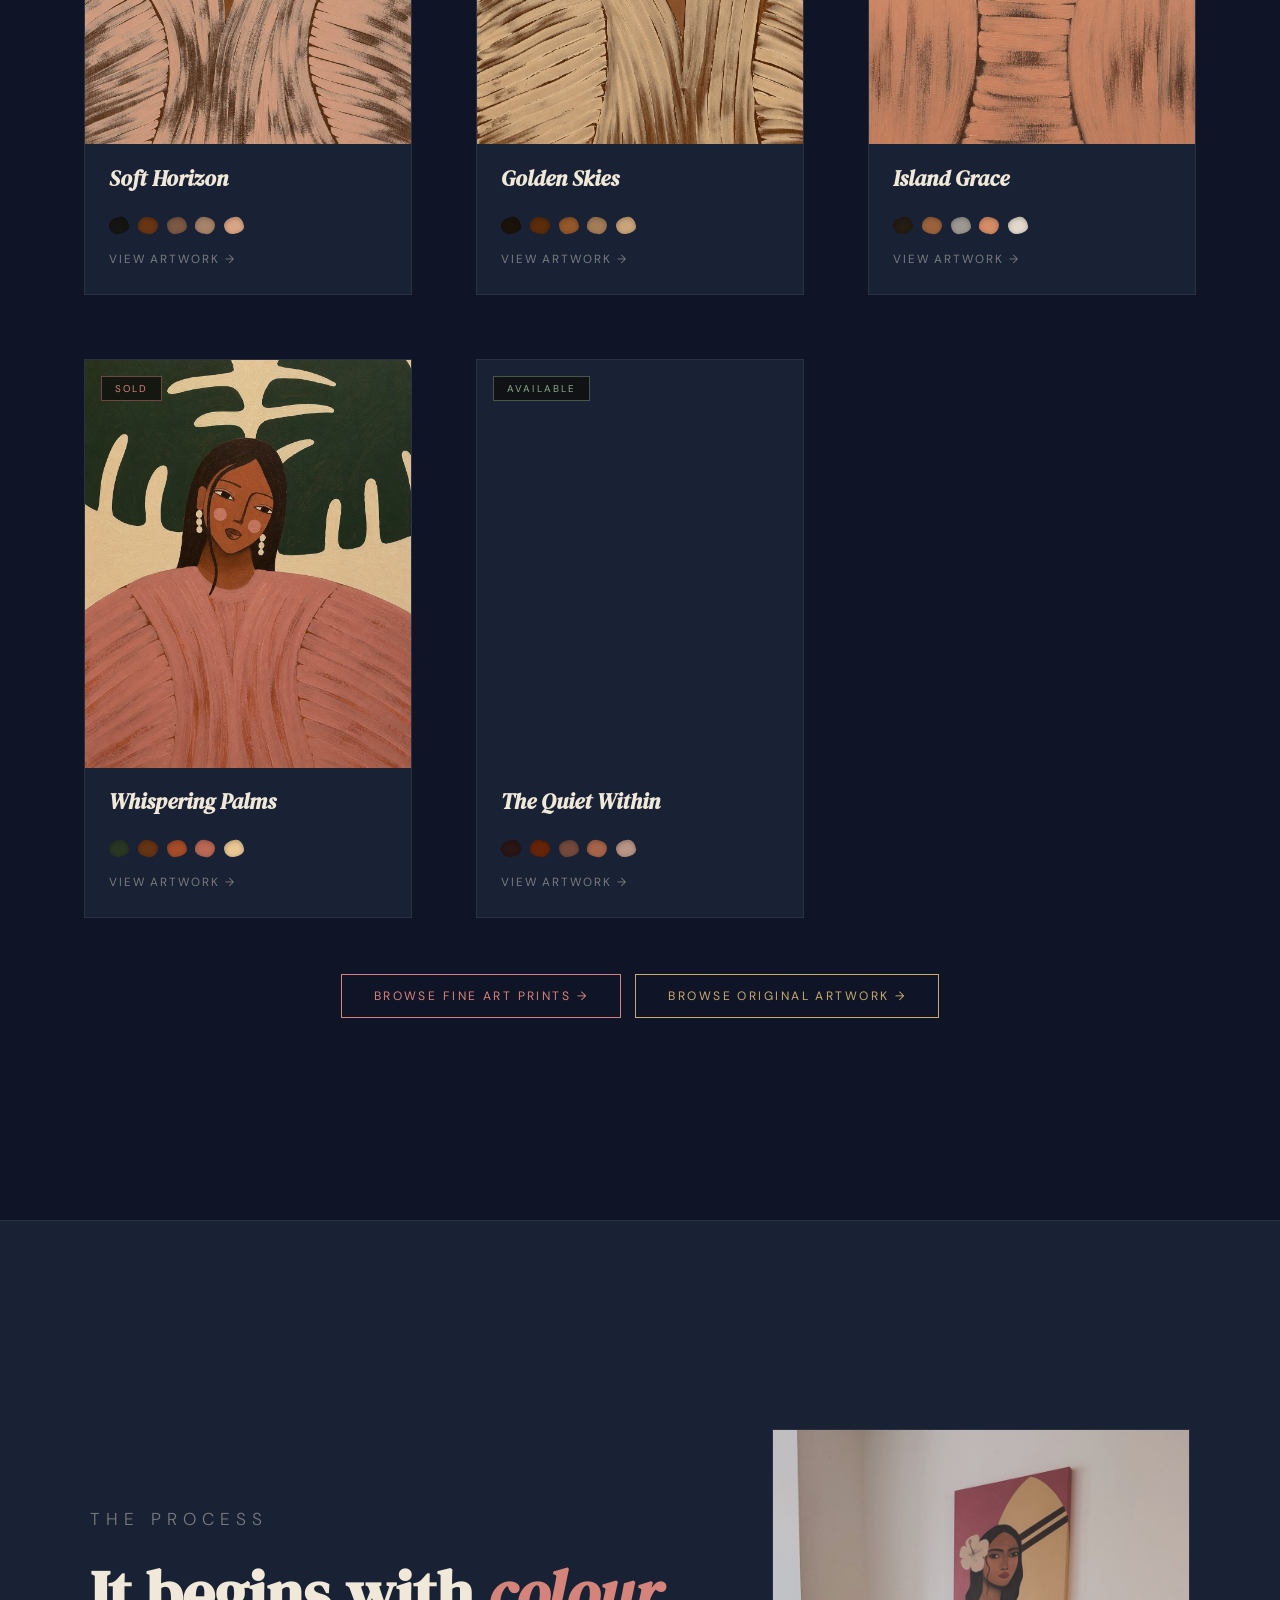
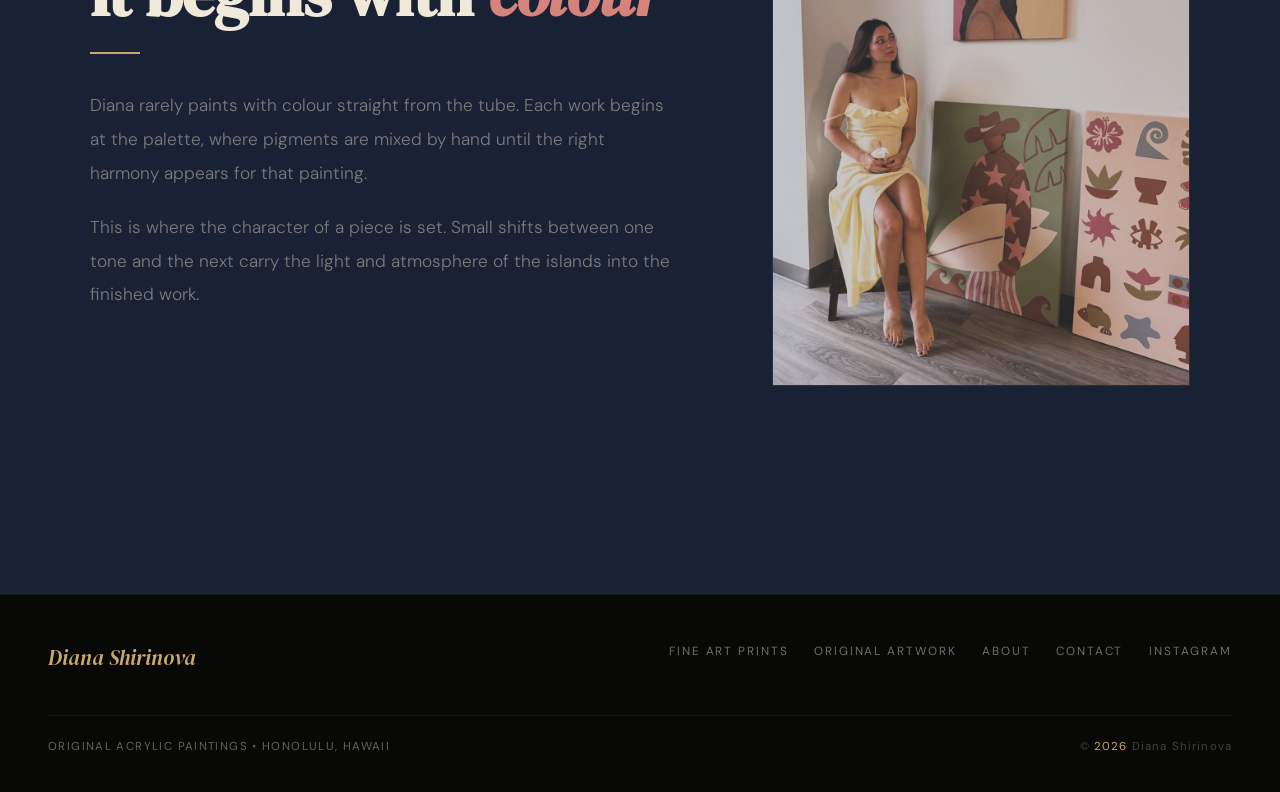
==== commit c30674cd: "Remove market section from index.html Removed the market section from the index.html file." ====
--- a/index.html
+++ b/index.html
@@ -102,23 +102,7 @@
   <div class="hero-floats" id="heroFloats"></div>
 </section>
 
-<section id="market">
-  <div class="market-inner">
-    <p class="section-eyebrow">Upcoming</p>
-    <h2 class="section-title" style="margin-bottom:0">Waikiki <em>Artfest</em></h2>
-    <div class="market-layout">
-      <img class="market-flyer" src="images/market/waikiki-artfest-flyer.jpg" alt="Waikiki Artfest at Kapiolani Park, September 12 &amp; 13, 2026, 9am&ndash;4pm" onerror="this.style.display='none'">
-      <div class="market-copy">
-        <p class="market-date">Saturday &amp; Sunday, September 12 &amp; 13, 2026 &middot; 9am&ndash;4pm</p>
-        <p class="originals-text">Original paintings and a new release of Fine Art Prints &mdash; in person at Waikiki Artfest. Come say aloha.</p>
-        <p class="originals-text" style="margin-top:.6rem">Kapiolani Park &middot; 3850 Paki Ave, Honolulu, O&#699;ahu</p>
-        <div class="contact-grid" style="justify-content:flex-start">
-          <a href="https://maps.google.com/?q=Kapiolani+Park,+3850+Paki+Ave,+Honolulu,+HI+96815" target="_blank" rel="noopener" class="btn-line">Directions</a>
-          <a href="https://www.instagram.com/DianaShirinova_art" target="_blank" rel="noopener" class="btn-line btn-line--rose">Updates on Instagram</a>
-        </div>
-      </div>
-    </div>
-  </div>
+
 </section>
 
 <section id="featured">
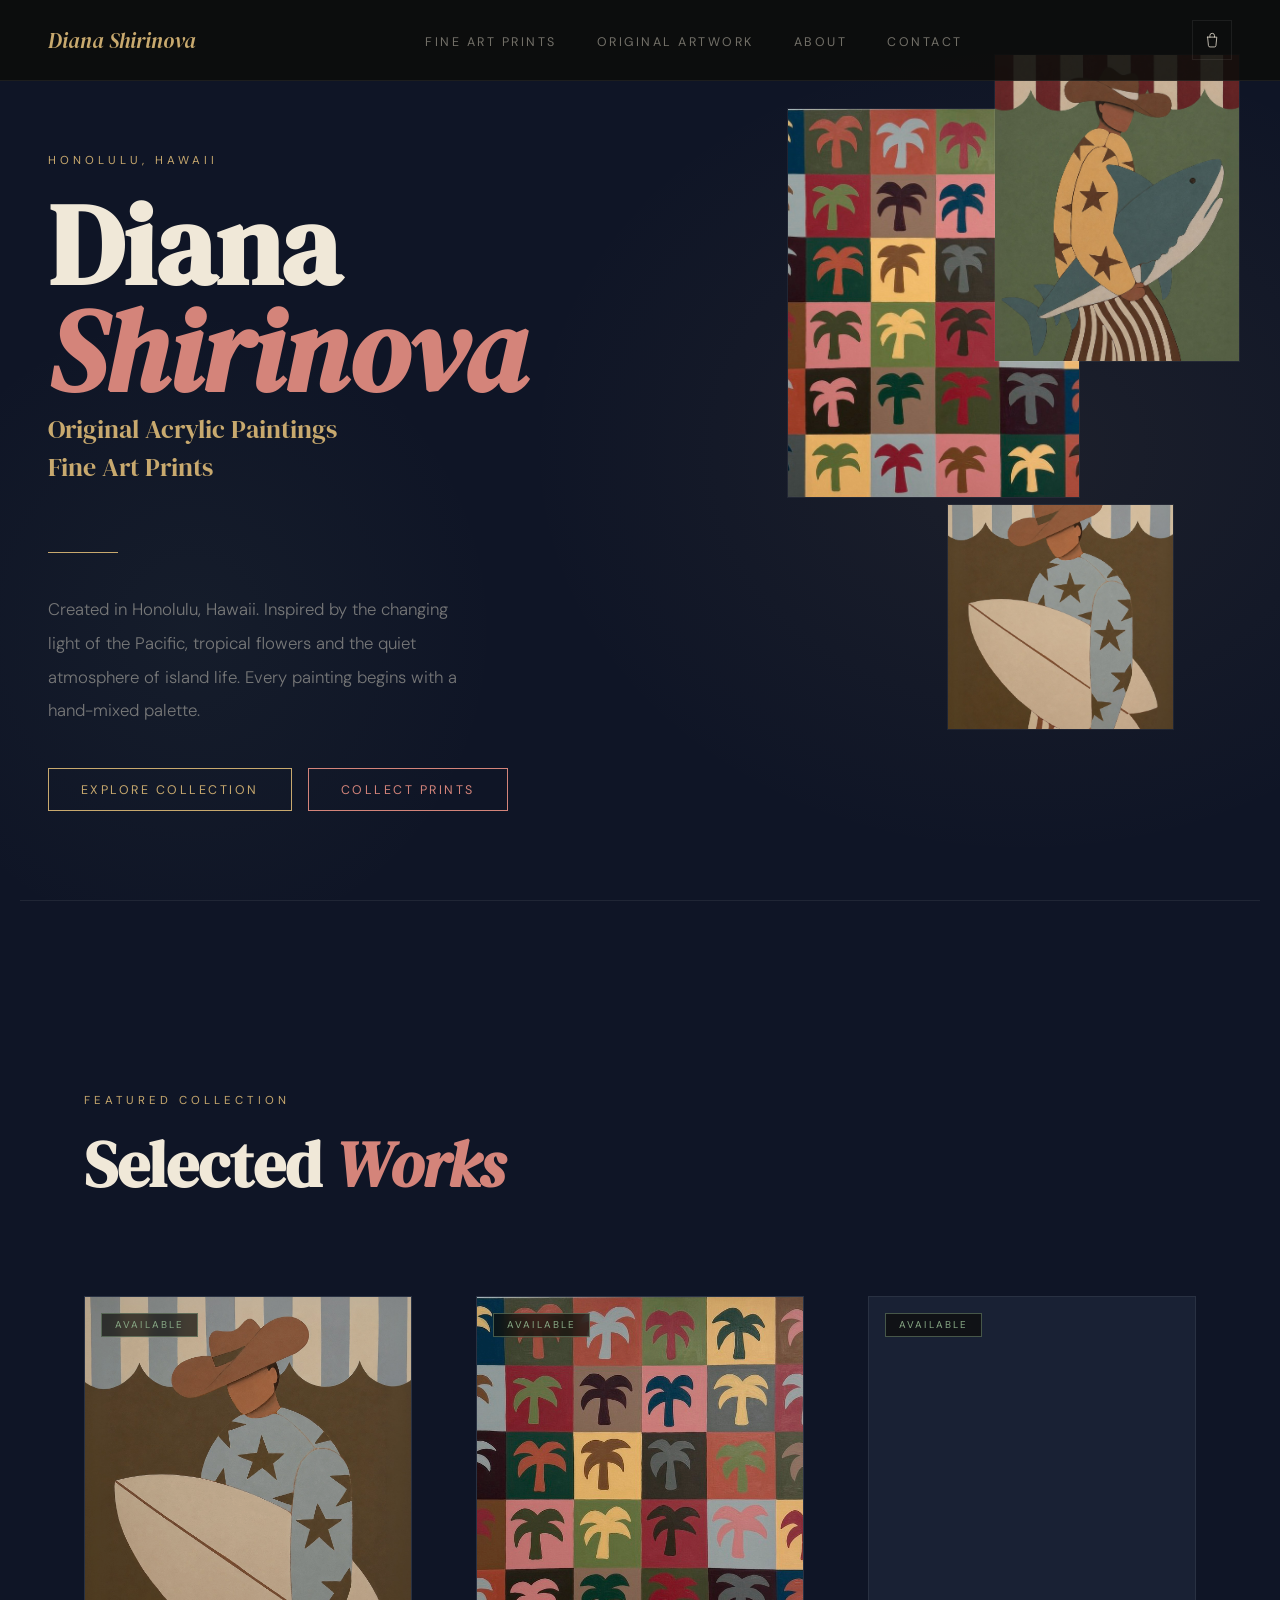
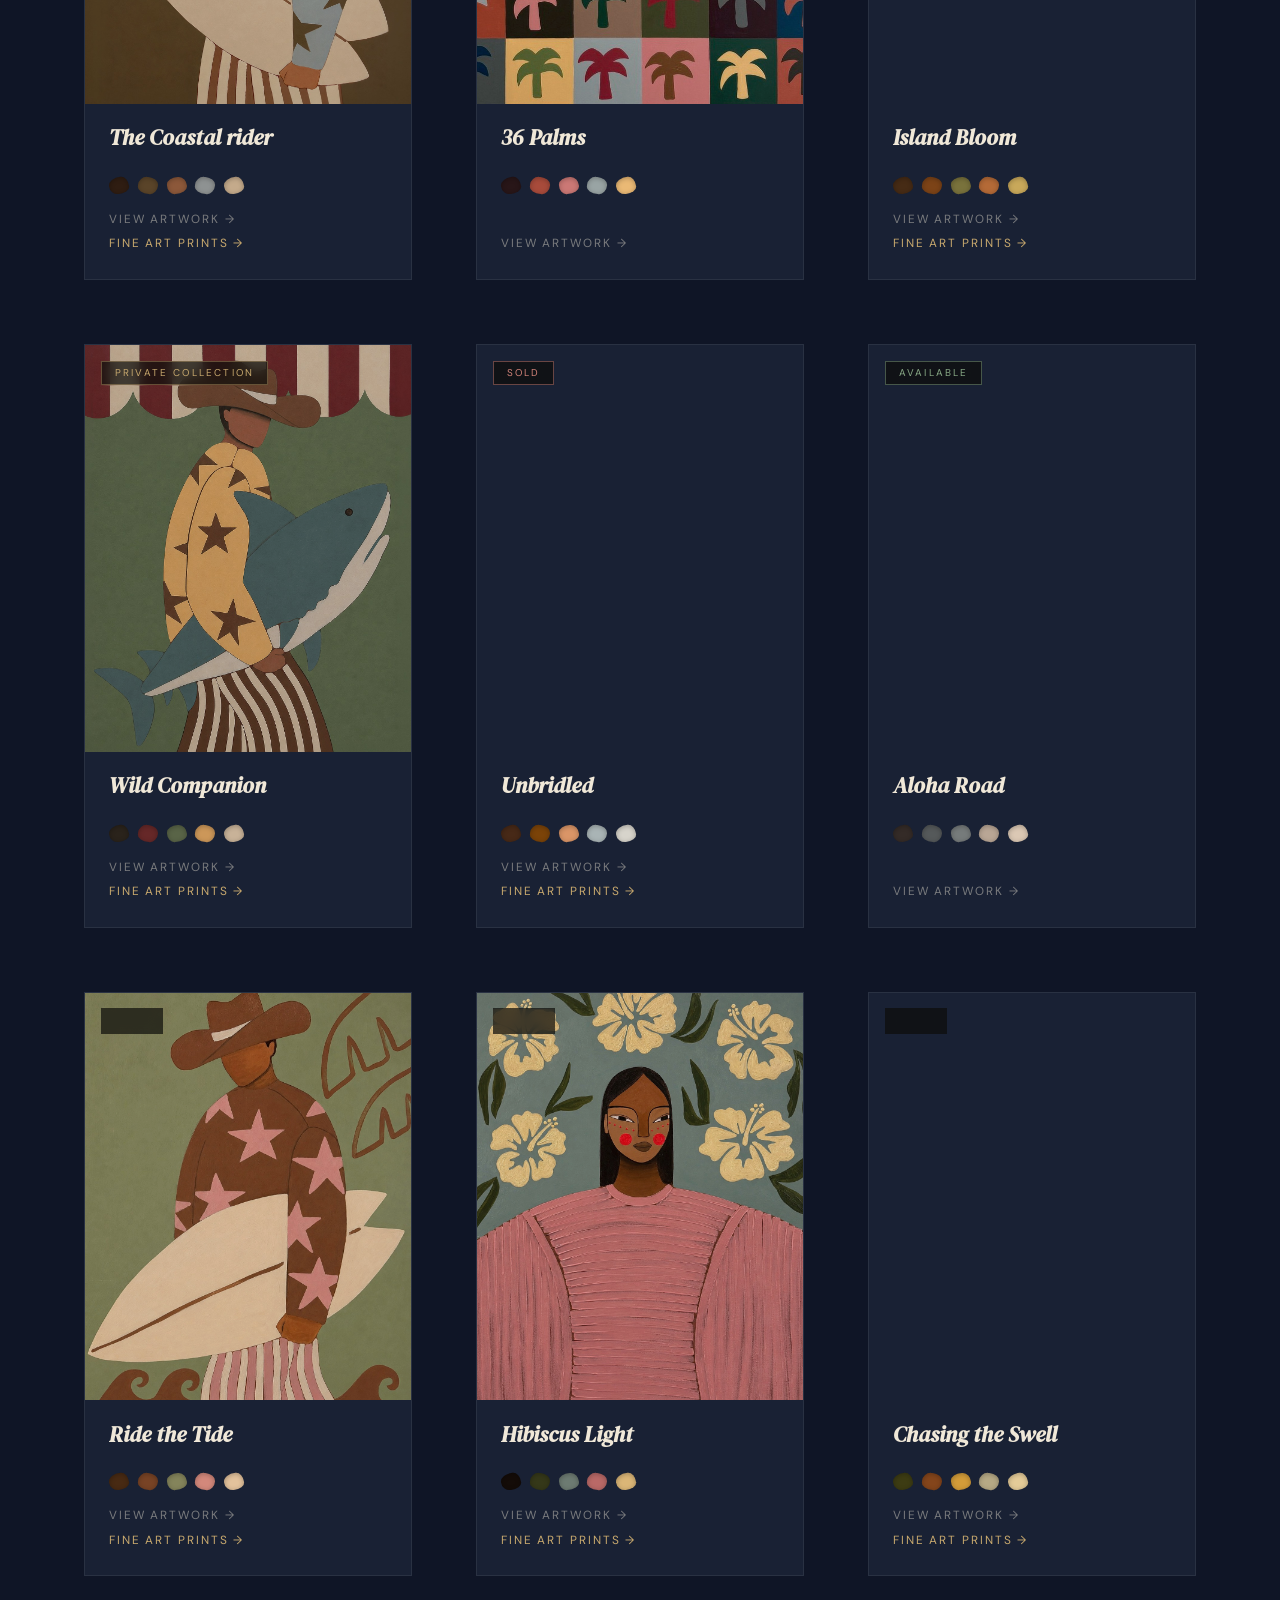
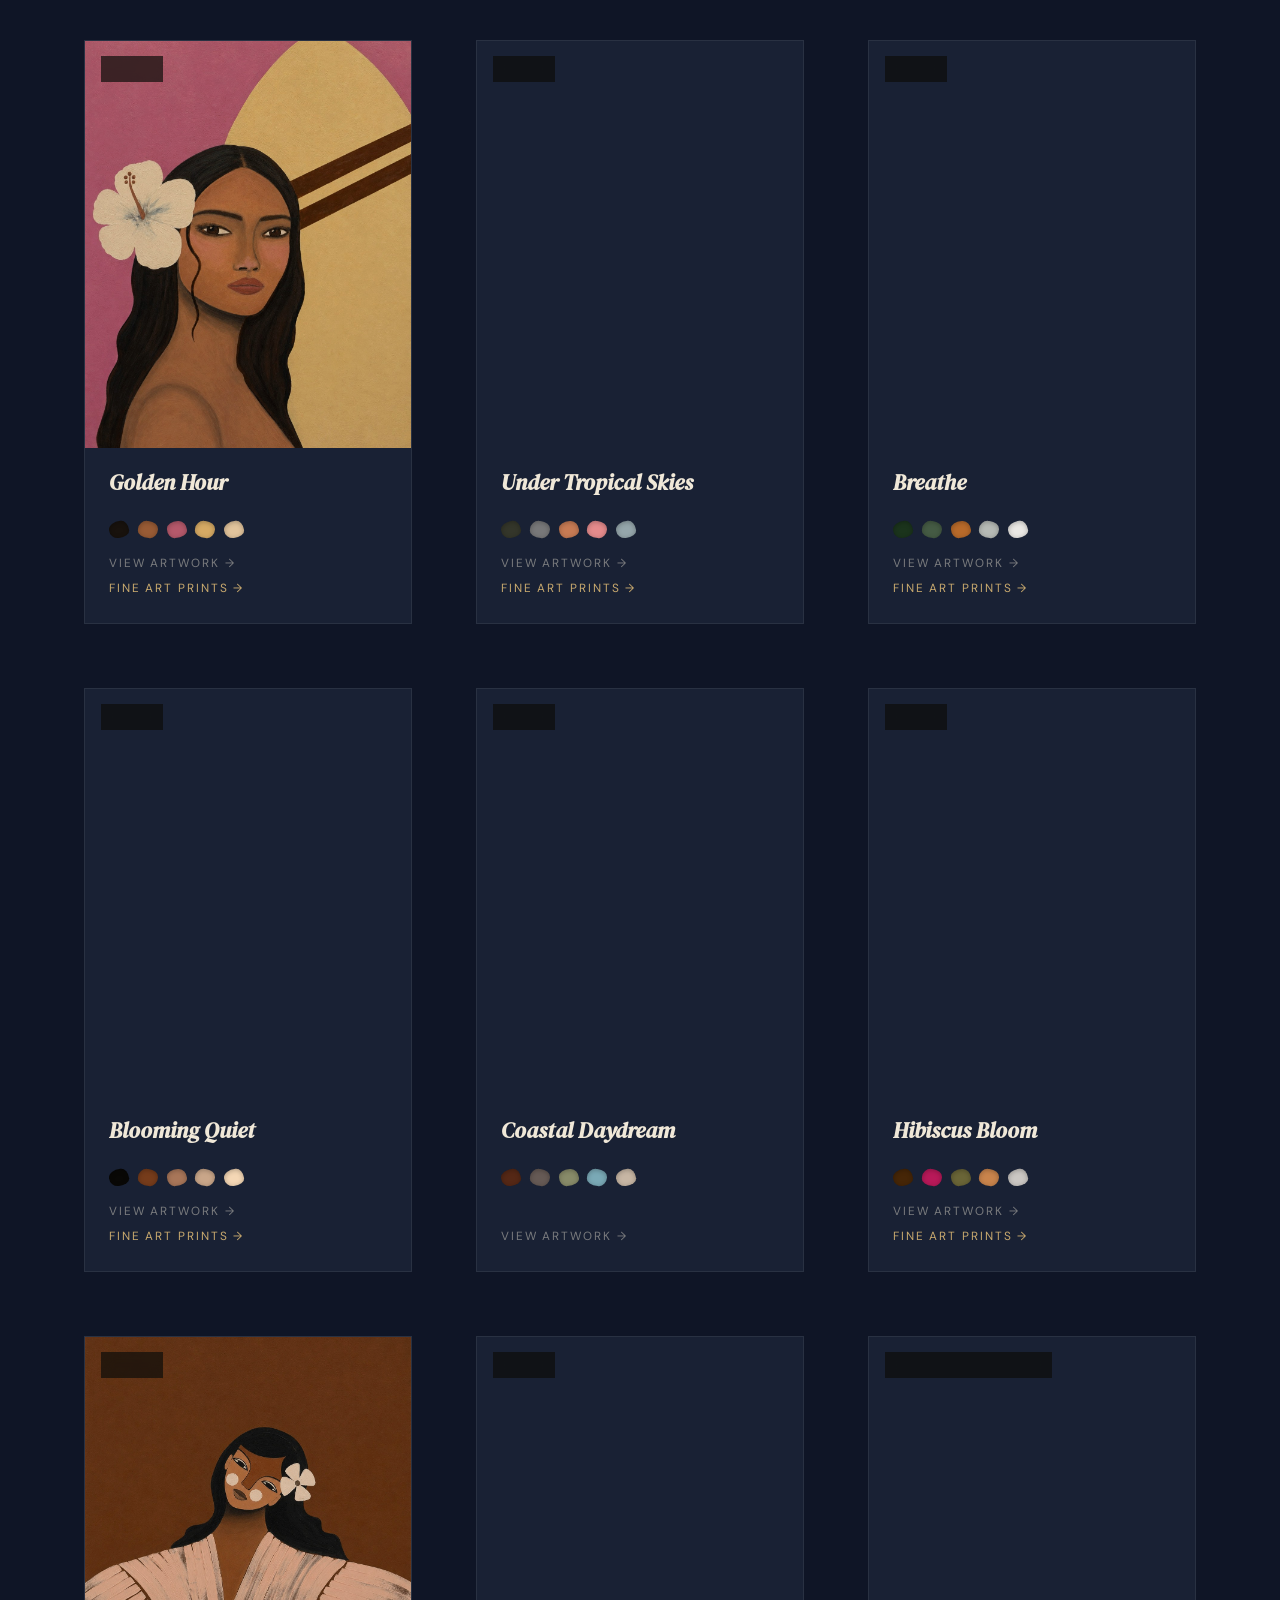
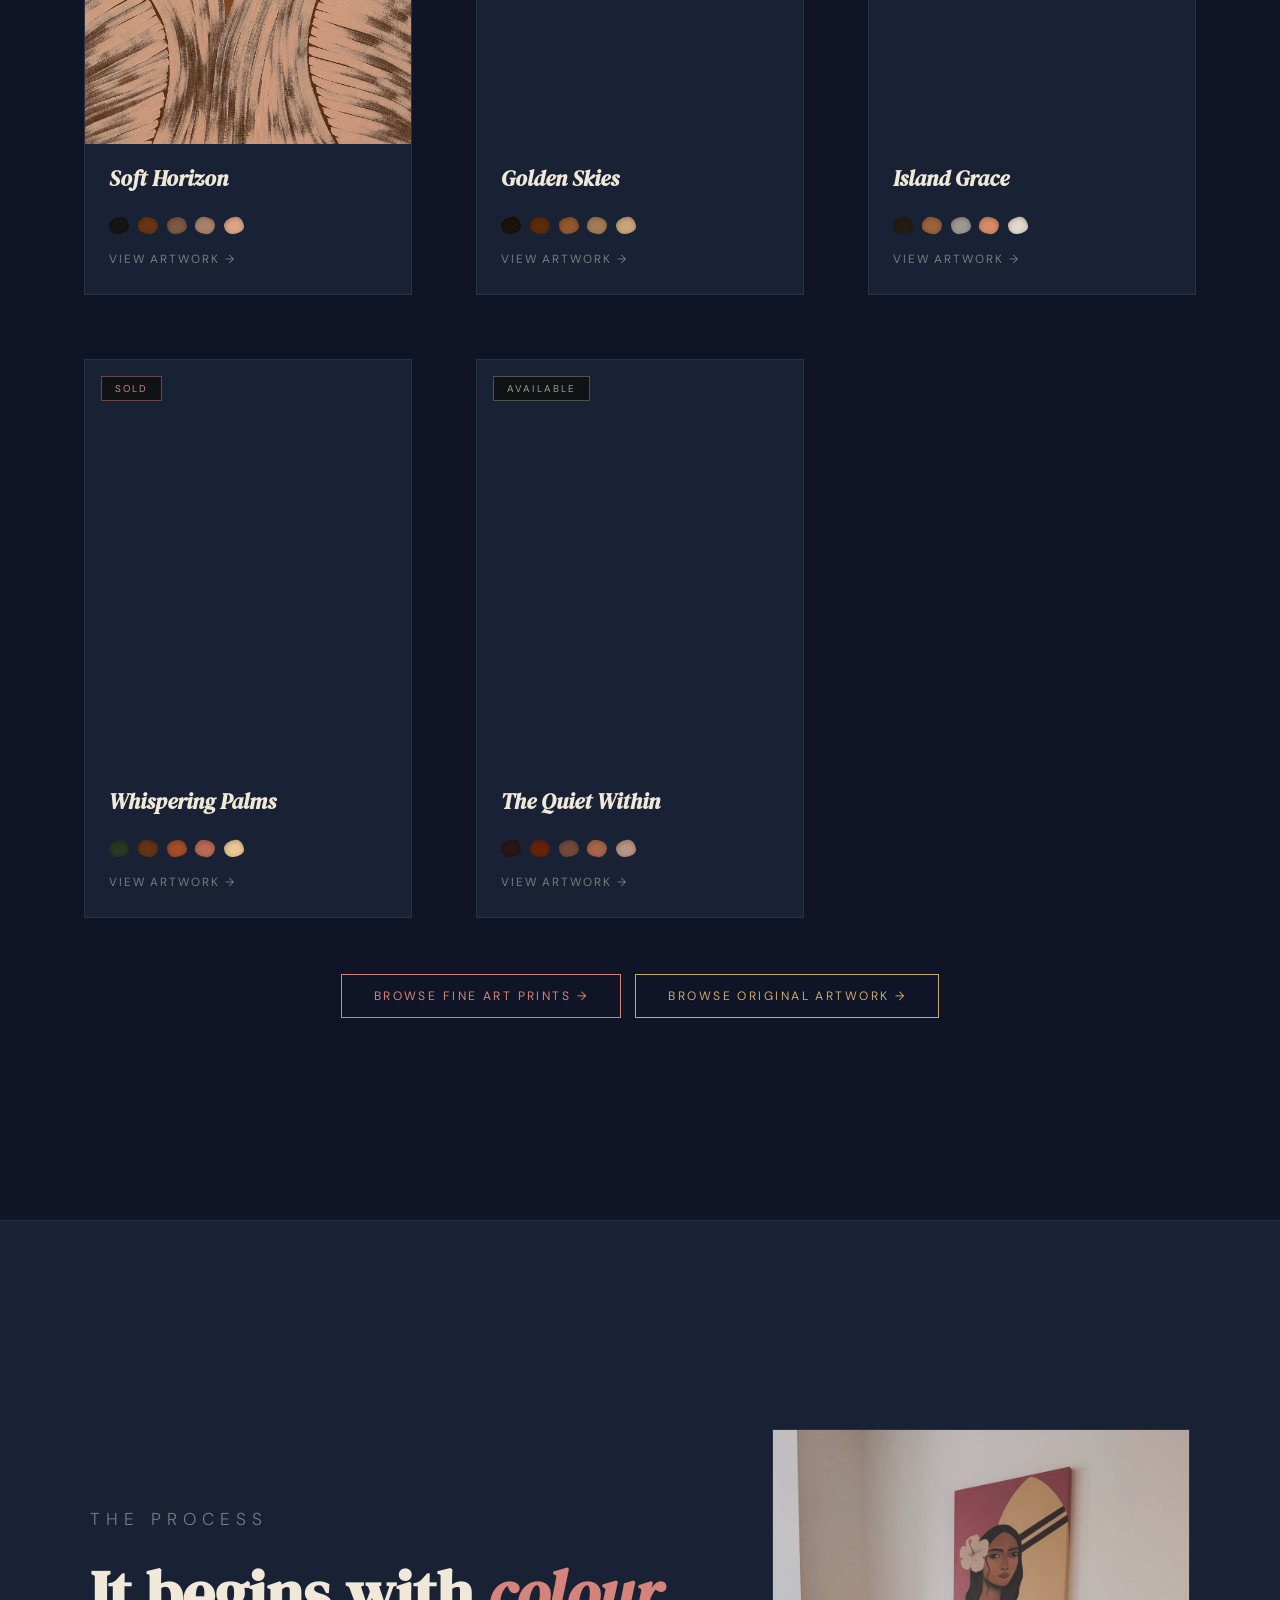
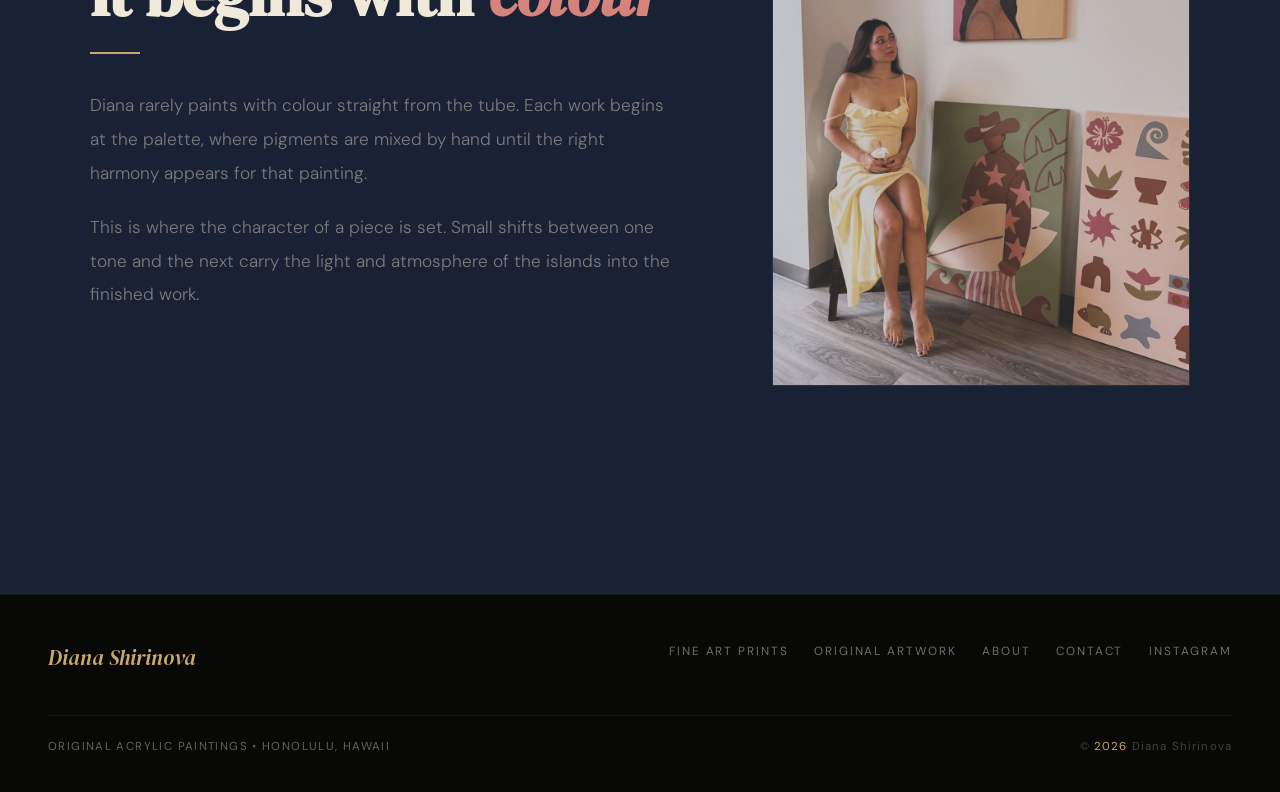
==== commit faed72d6: "Update index.html" ====
--- a/index.html
+++ b/index.html
@@ -52,7 +52,7 @@
 <nav aria-label="Primary">
   <a class="nav-logo" href="index.html" style="text-decoration:none">Diana Shirinova</a>
   <ul class="nav-links">
-    <li id="navMarket"><a href="index.html#market">Sep 12&ndash;13 Market</a></li>
+   
     <li><a href="prints.html">Fine Art Prints</a></li>
     <li><a href="originals.html">Original Artwork</a></li>
     <li><a href="about.html">About</a></li>
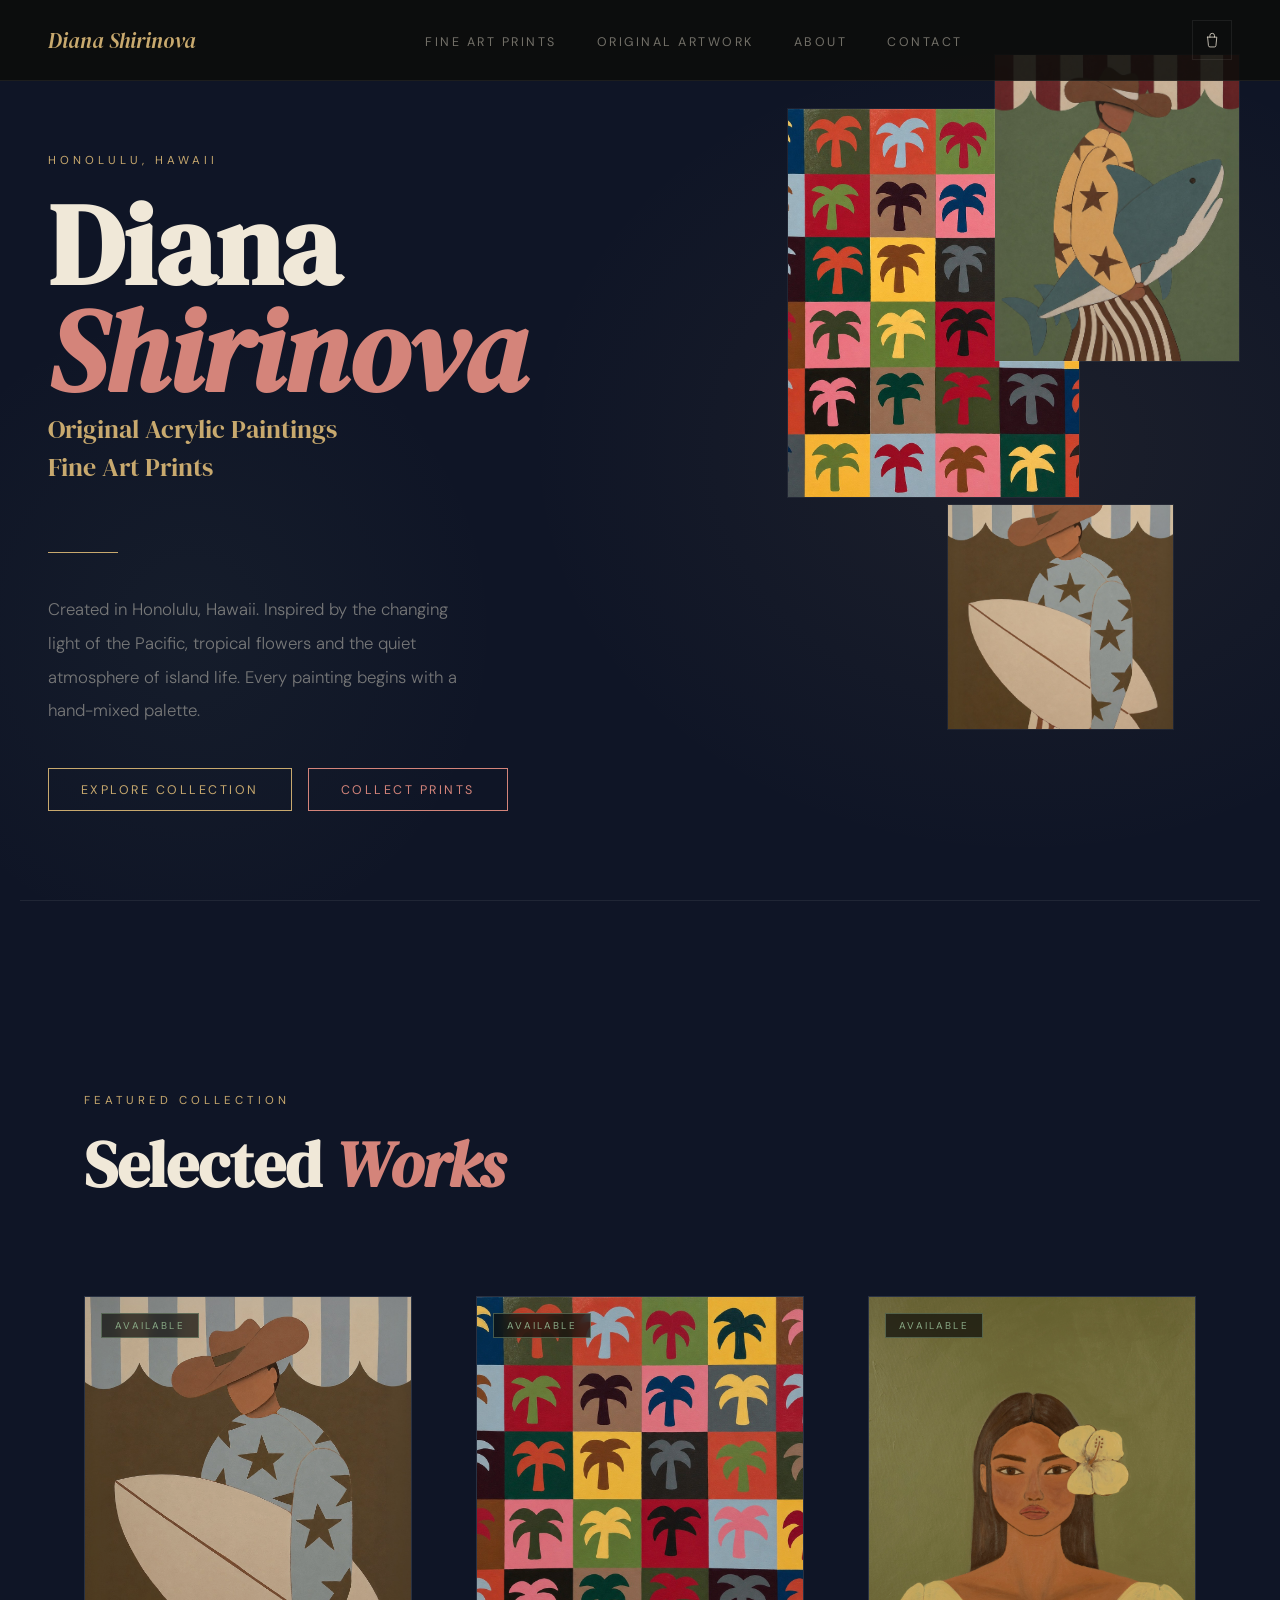
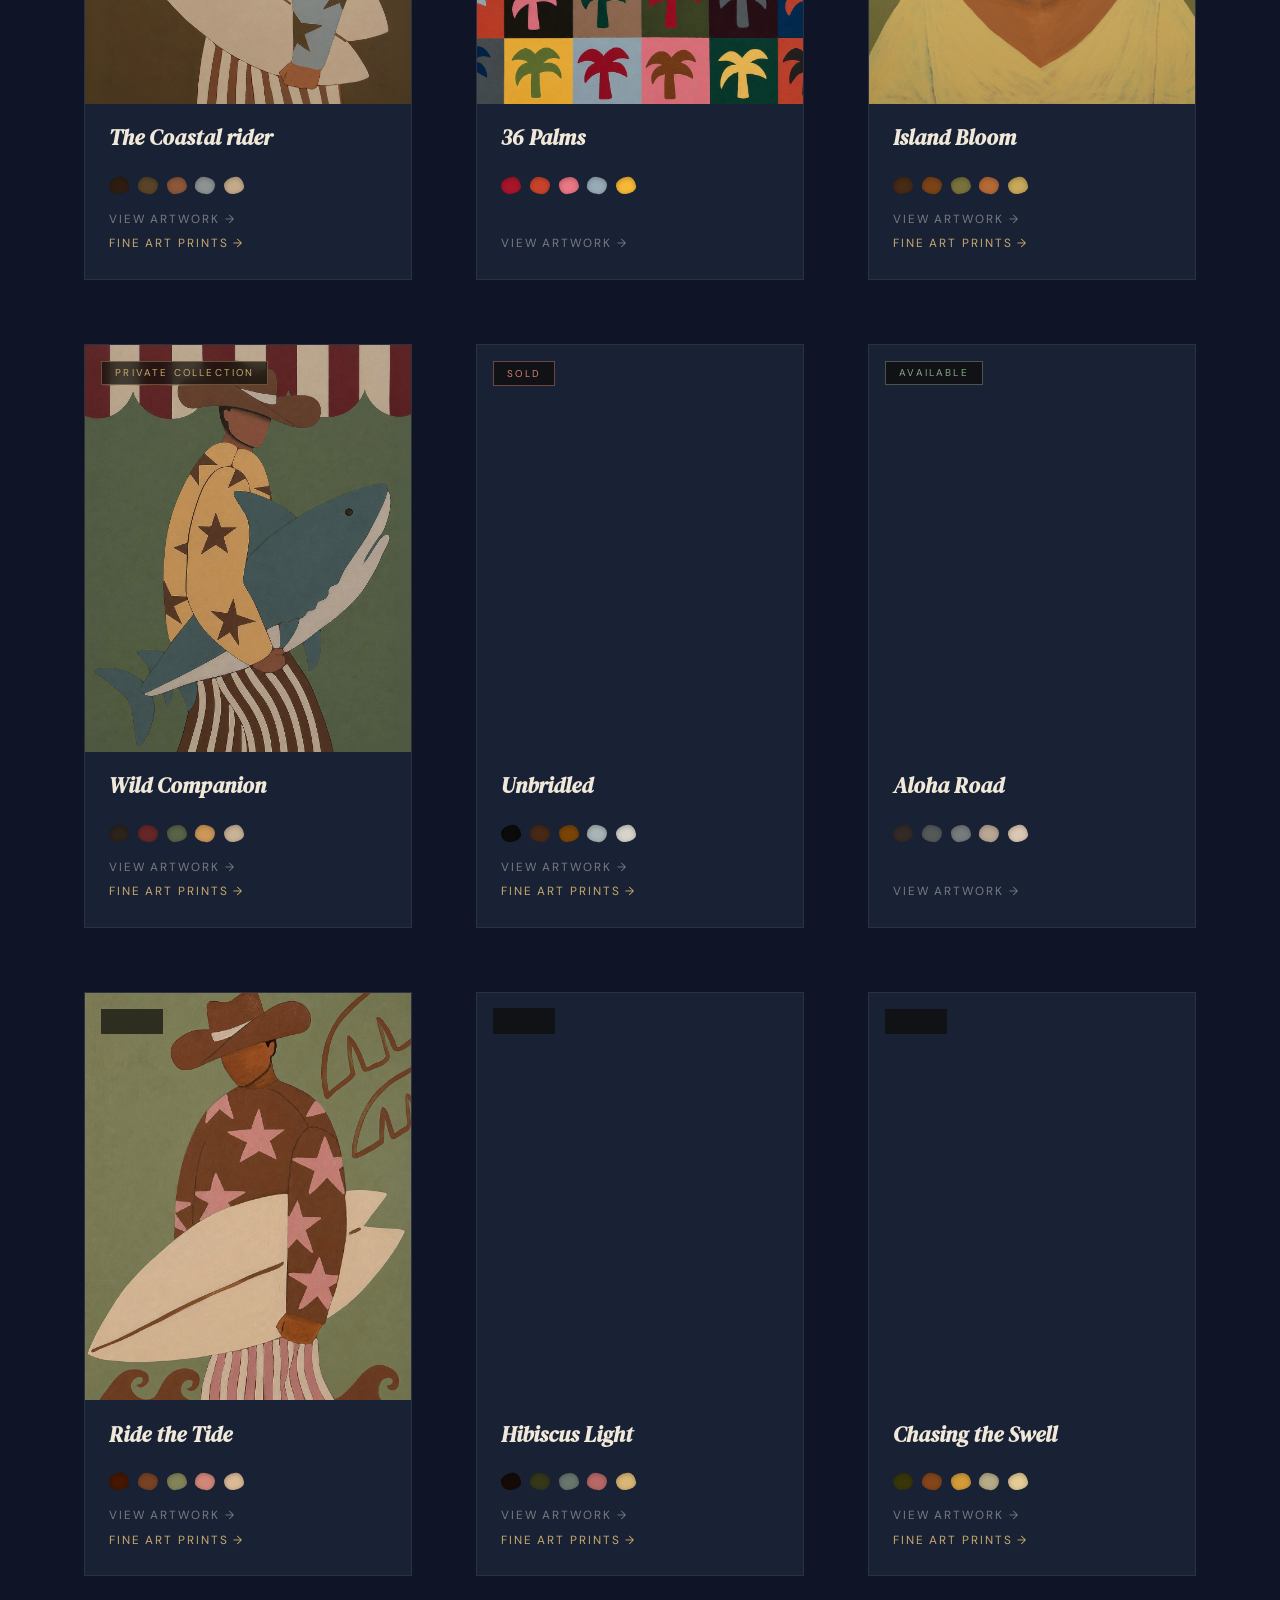
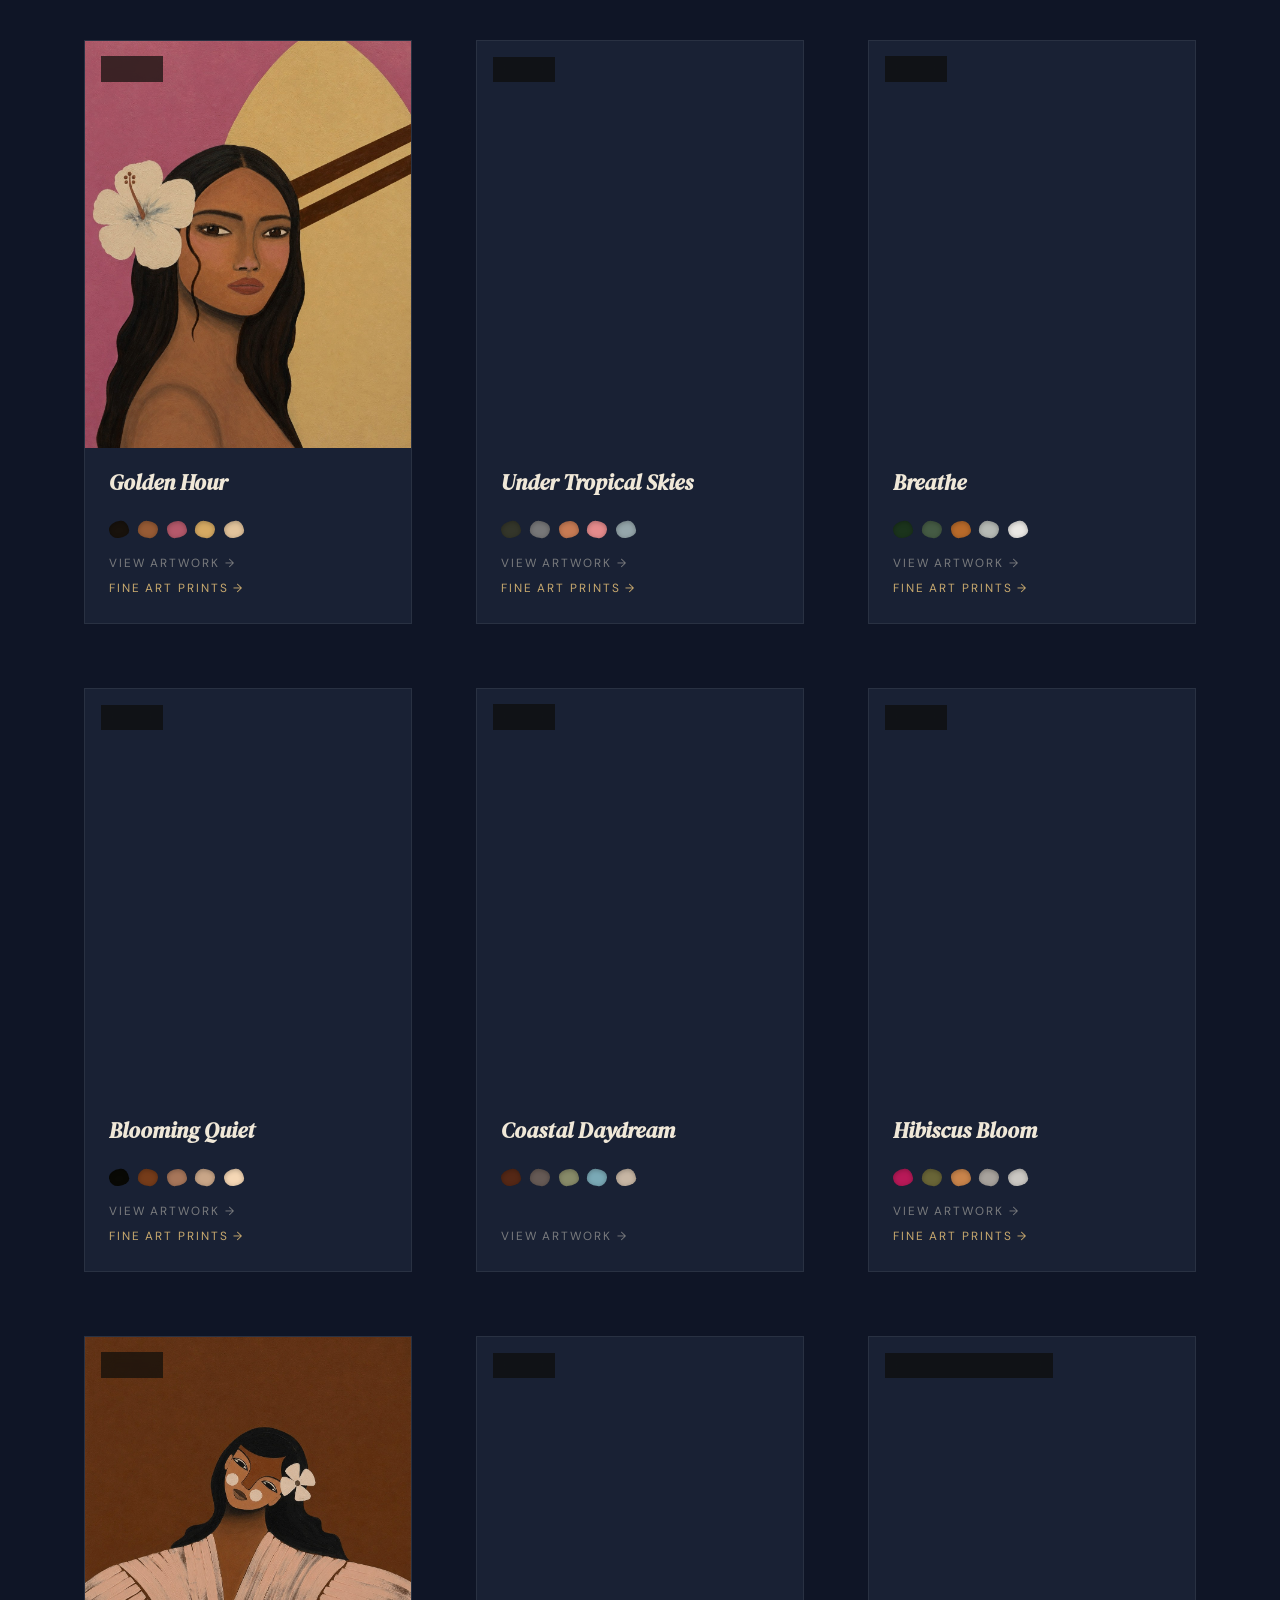
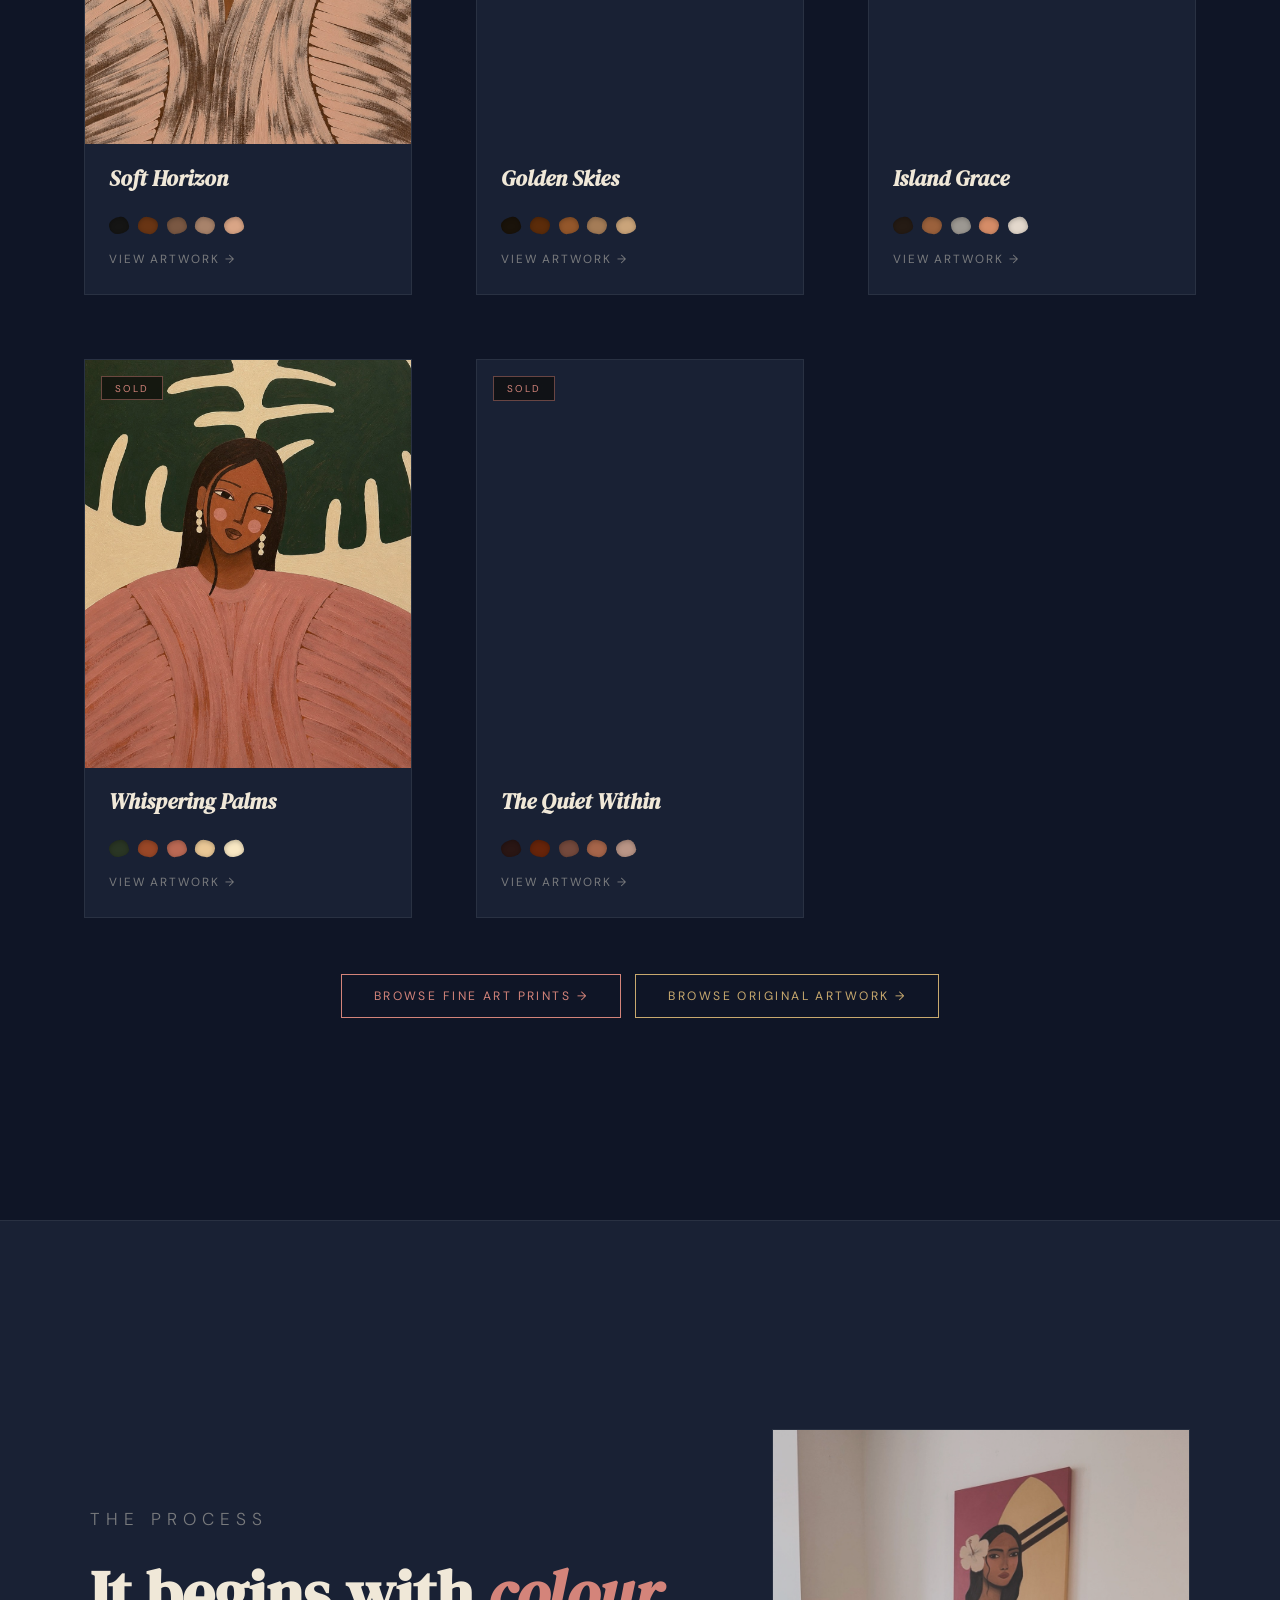
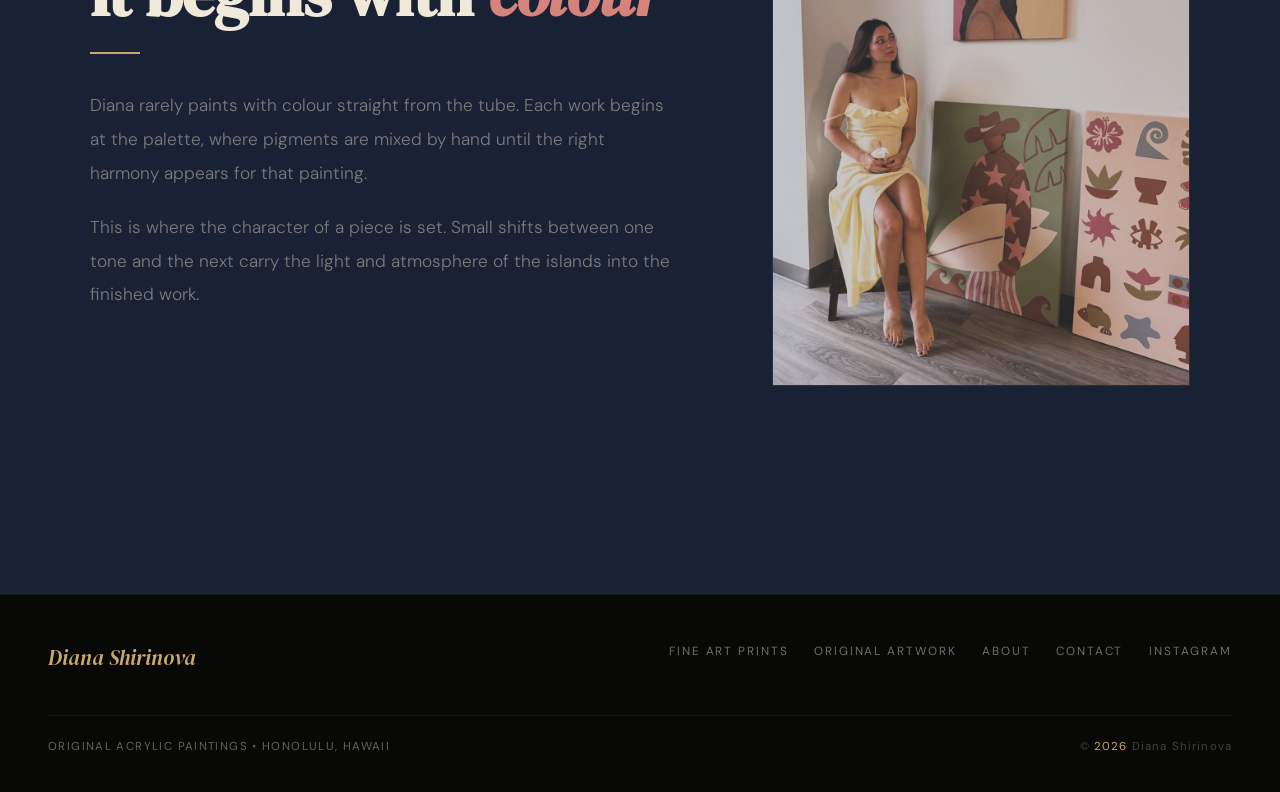
==== commit e6c48bff: "Add files via upload" ====
--- a/index.html
+++ b/index.html
@@ -7,9 +7,9 @@
 <meta name="description" content="Diana Shirinova is a contemporary artist in Honolulu, Hawaii. Original acrylic paintings of Hawaiian light, ocean and tropical flowers — palettes mixed entirely by hand. Selected works available as Fine Art Prints.">
 <meta name="author" content="Diana Shirinova">
 <link rel="canonical" href="https://dianashirinova.com/">
-<meta name="theme-color" content="#0d0d0b">
+<meta name="theme-color" content="#fae8f0">
 <meta name="p:domain_verify" content="3ba7b110c1aaa63d699c8e35913f19d3"/>
-<link rel="icon" type="image/svg+xml" href="data:image/svg+xml,%3Csvg xmlns='http://www.w3.org/2000/svg' viewBox='0 0 100 100'%3E%3Crect width='100' height='100' fill='%230d0d0b'/%3E%3Ctext x='50' y='70' font-family='Georgia,serif' font-style='italic' font-size='60' fill='%23c8a96e' text-anchor='middle'%3ED%3C/text%3E%3C/svg%3E">
+<link rel="icon" type="image/svg+xml" href="data:image/svg+xml,%3Csvg xmlns='http://www.w3.org/2000/svg' viewBox='0 0 100 100'%3E%3Crect width='100' height='100' fill='%23fae8f0'/%3E%3Ctext x='50' y='70' font-family='Georgia,serif' font-style='italic' font-size='60' fill='%23a83c60' text-anchor='middle'%3ED%3C/text%3E%3C/svg%3E">
 
 <meta property="og:type" content="website">
 <meta property="og:site_name" content="Diana Shirinova">
@@ -38,21 +38,17 @@
   "knowsAbout": ["Acrylic Painting", "Fine Art Prints", "Hawaiian Art", "Contemporary Painting"]
 }
 </script>
-
-</script>
 <link rel="preconnect" href="https://fonts.googleapis.com">
 <link rel="preconnect" href="https://fonts.gstatic.com" crossorigin>
 <link rel="stylesheet" href="https://fonts.googleapis.com/css2?family=DM+Serif+Display:ital@0;1&family=DM+Sans:ital,wght@0,300;0,400;0,500;1,300&display=swap">
-<link rel="stylesheet" href="assets/site.css?v=7">
+<link rel="stylesheet" href="assets/site.css?v=8">
 </head>
 <body>
-<a id="announce" class="announce" href="index.html#market">Next Market &mdash; Waikiki Artfest, Kapiolani Park &middot; Sat&ndash;Sun, Sep 12&ndash;13 &rarr;</a>
 <div id="sunGlow" aria-hidden="true"></div>
 
 <nav aria-label="Primary">
   <a class="nav-logo" href="index.html" style="text-decoration:none">Diana Shirinova</a>
   <ul class="nav-links">
-   
     <li><a href="prints.html">Fine Art Prints</a></li>
     <li><a href="originals.html">Original Artwork</a></li>
     <li><a href="about.html">About</a></li>
@@ -100,9 +96,6 @@
     <a href="prints.html" class="btn-line btn-line--rose">Collect Prints</a>
   </div>
   <div class="hero-floats" id="heroFloats"></div>
-</section>
-
-
 </section>
 
 <section id="featured">
@@ -163,7 +156,7 @@
     <p id="lightbox-desc"></p>
   </aside>
 </div>
-<script src="assets/site.js?v=11" defer></script>
+<script src="assets/site.js?v=12" defer></script>
 <script>document.addEventListener('DOMContentLoaded', function(){ initPaintings(function(){ buildFeatured(); buildHeroFloats(); initProcessPhoto(); }); });</script>
 </body>
 </html>
--- a/assets/site.css
+++ b/assets/site.css
@@ -262,16 +262,7 @@
   body.has-announce nav[aria-label="Primary"]{top:2.3rem}
   body.has-announce .hero{padding-top:10rem}
 
-  /* ── Upcoming market ── */
-  #market{padding:9rem 3rem 7rem;text-align:center;border-top:1px solid var(--border);background:var(--surface)}
-  .market-inner{max-width:640px;margin:0 auto}
-  .market-date{font-family:var(--serif);font-style:italic;font-size:1.35rem;color:var(--gold);margin:1.4rem 0 1rem}
-  .market-layout{display:flex;align-items:center;gap:3rem;text-align:left;margin-top:2.4rem}
-  .market-flyer{flex:none;width:220px;border:1px solid var(--border);box-shadow:0 20px 50px rgba(0,0,0,.35)}
-  .market-copy{flex:1}
-  .market-copy .market-date{margin-top:0}
-  @media(max-width:768px){.market-layout{flex-direction:column;text-align:center;gap:2rem}.market-flyer{width:170px}}
-
+  
   /* ── Studio list ── */
   #studio-list{padding:6rem 3rem;text-align:center;border-top:1px solid var(--border)}
   .list-inner{max-width:560px;margin:0 auto}
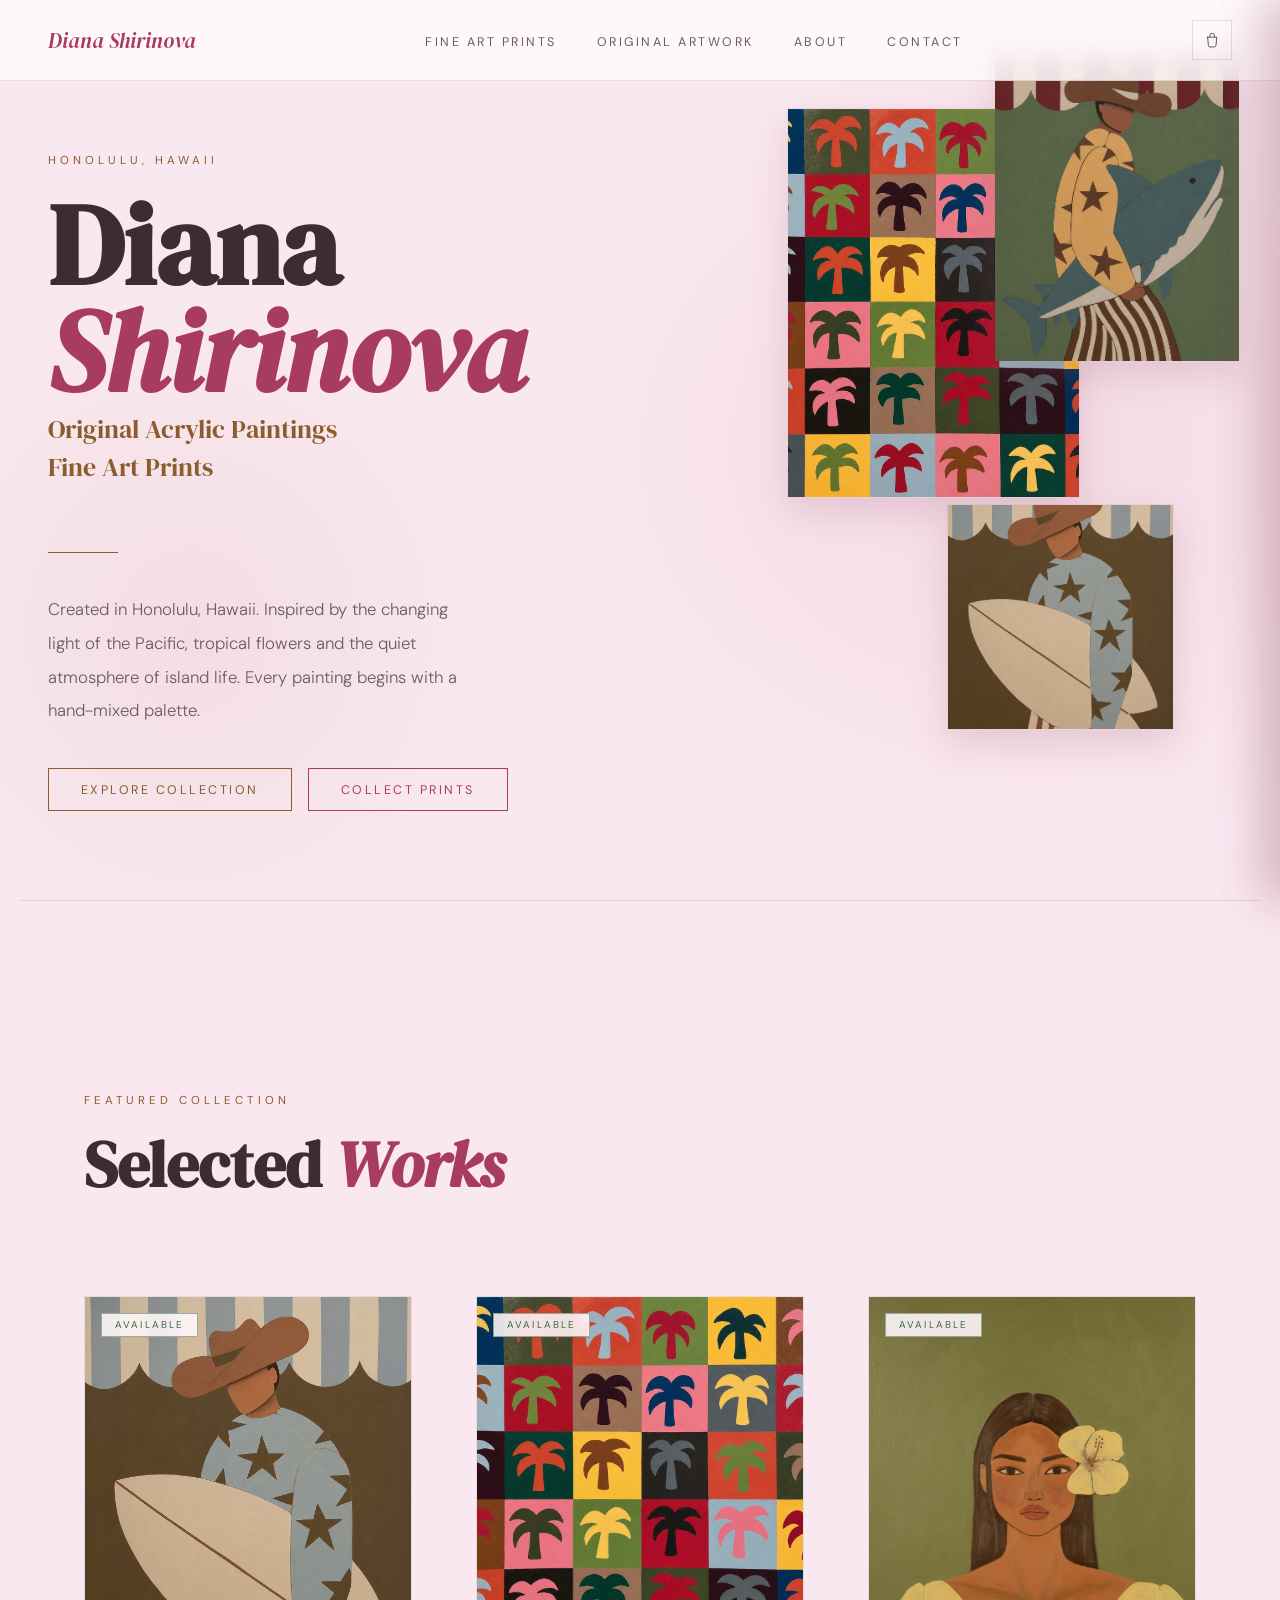
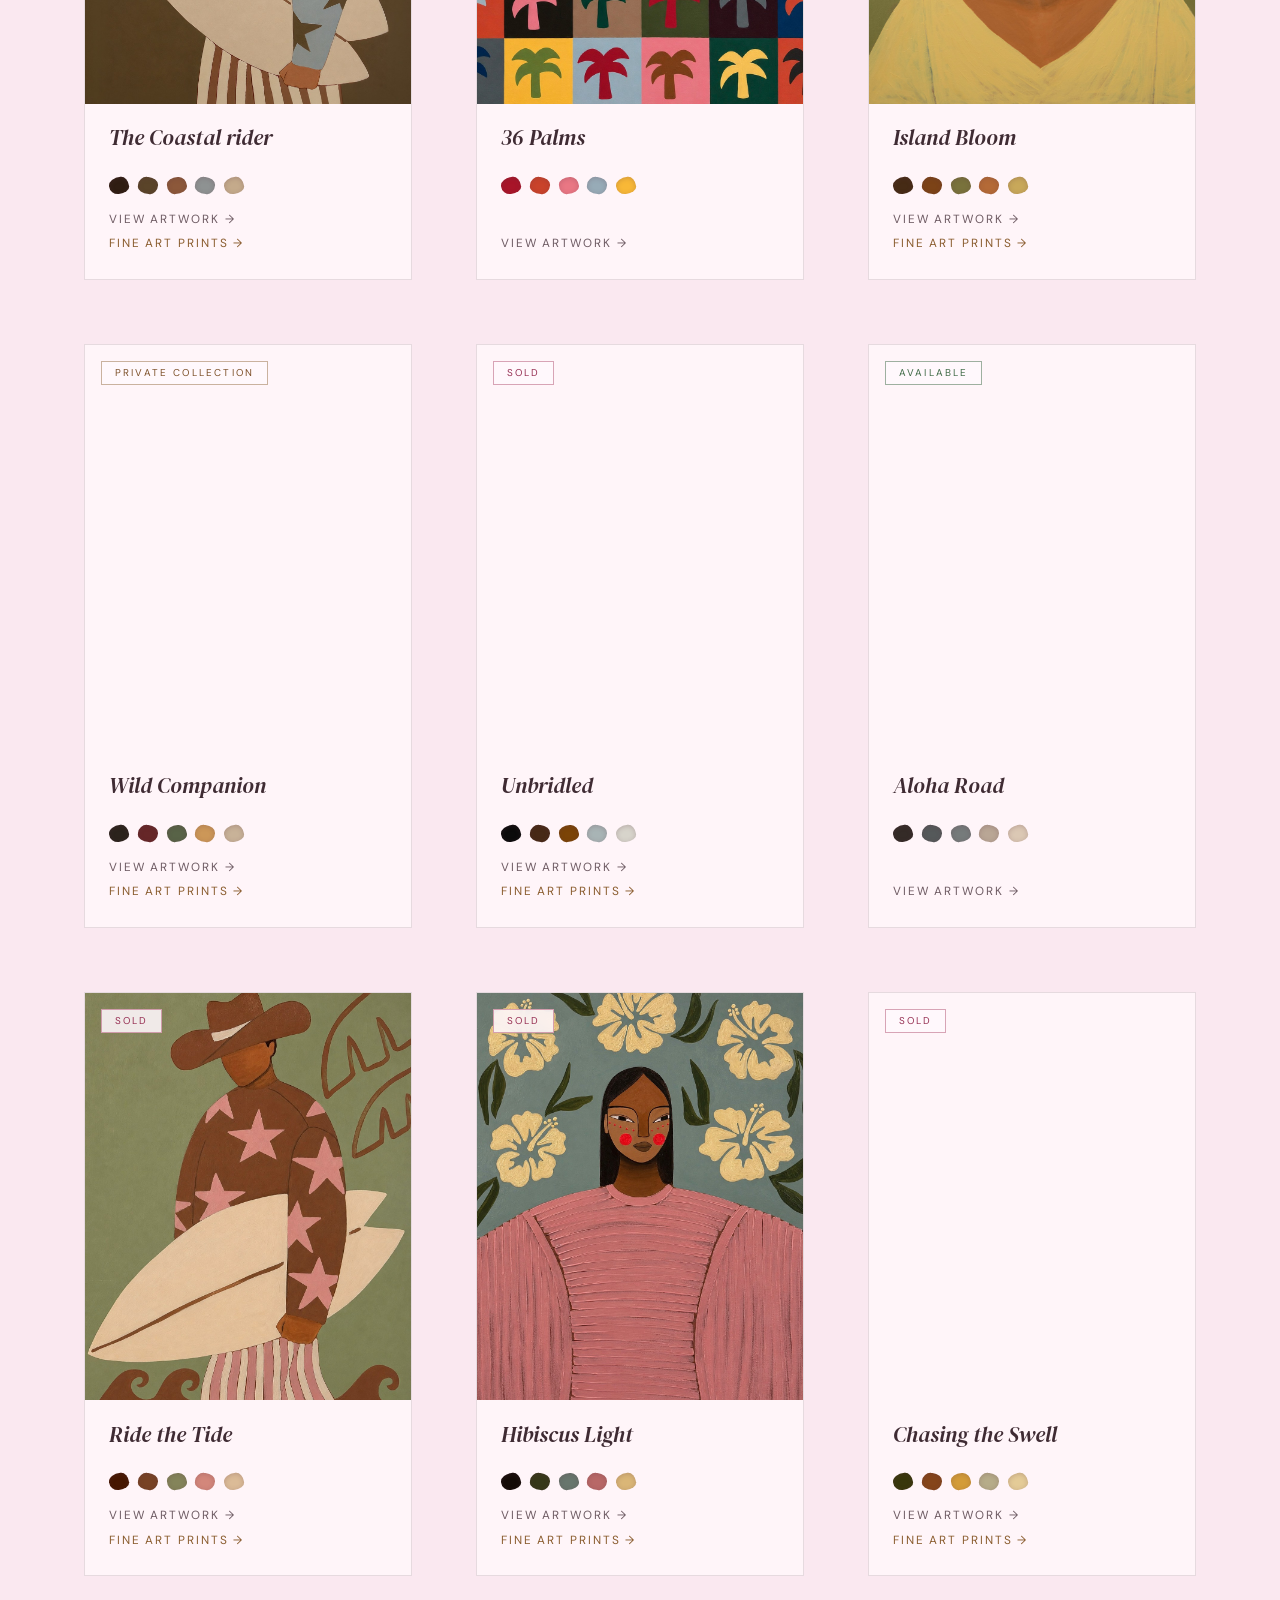
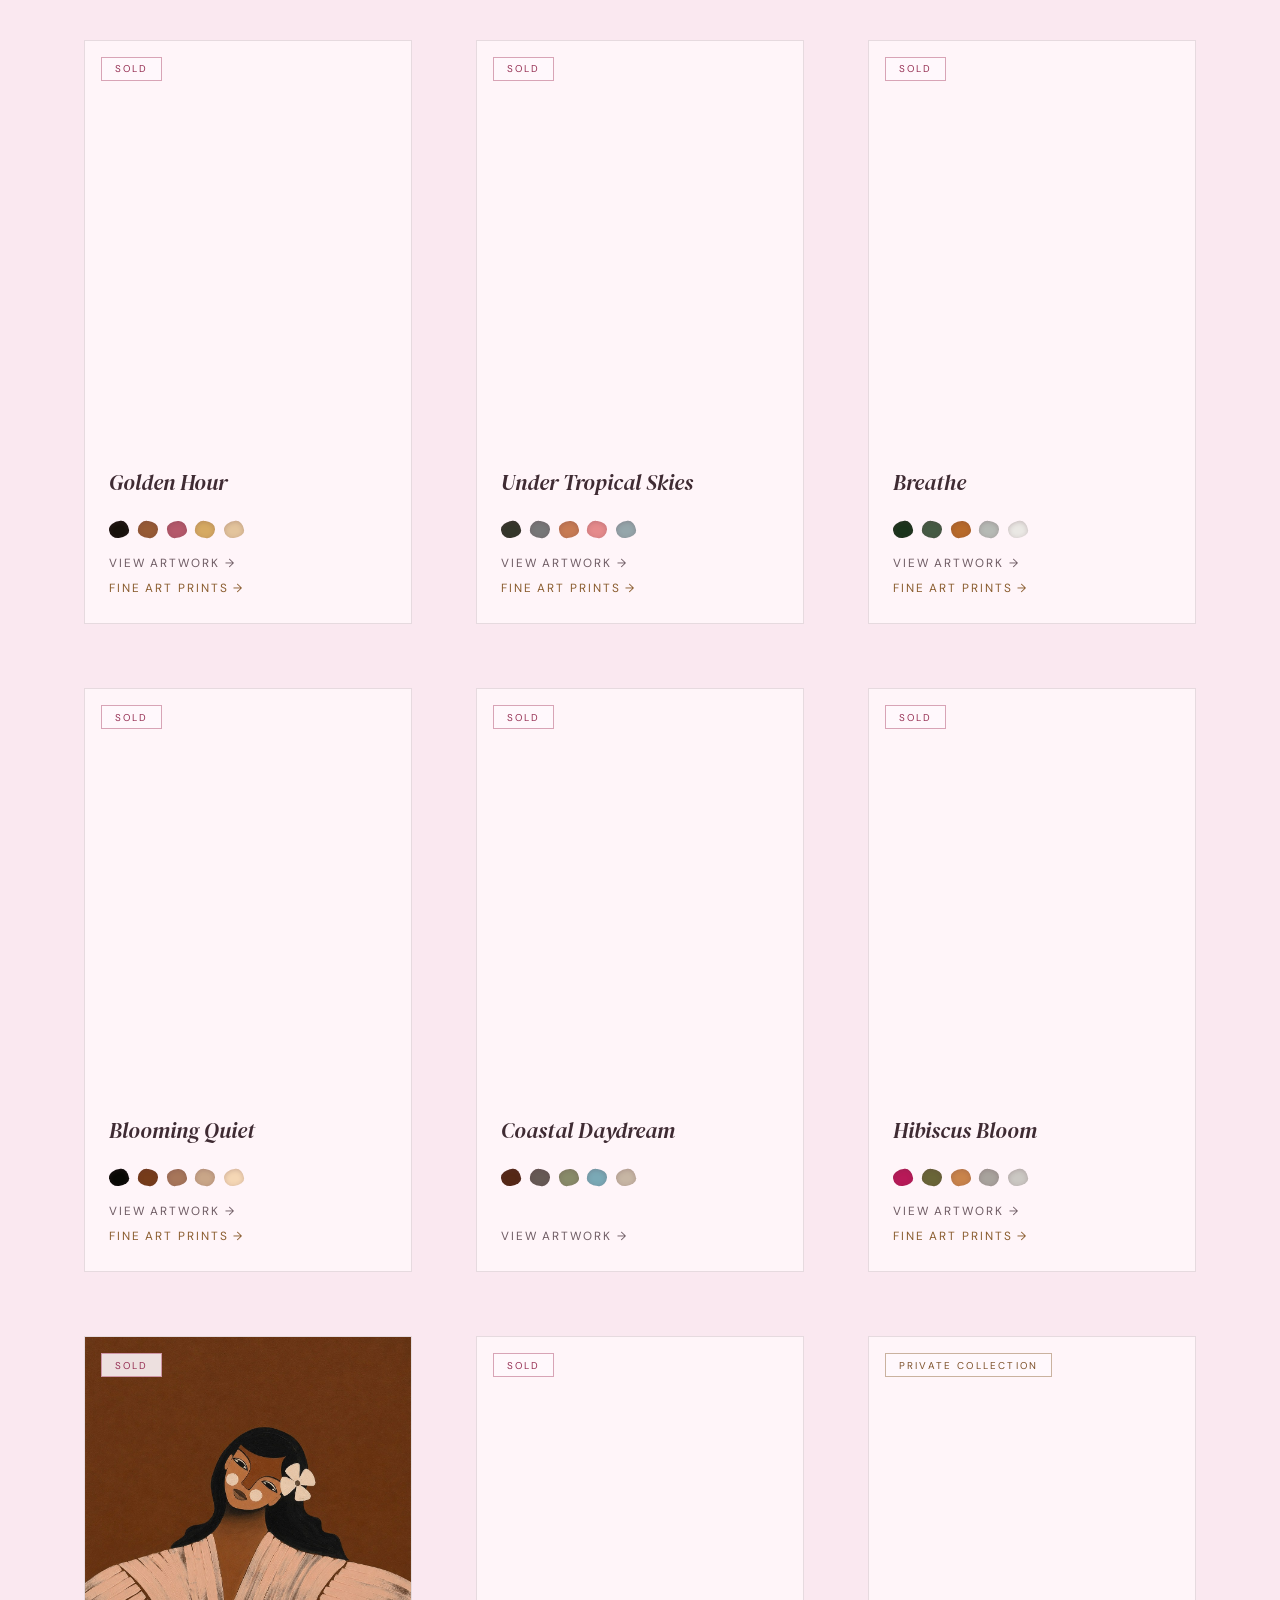
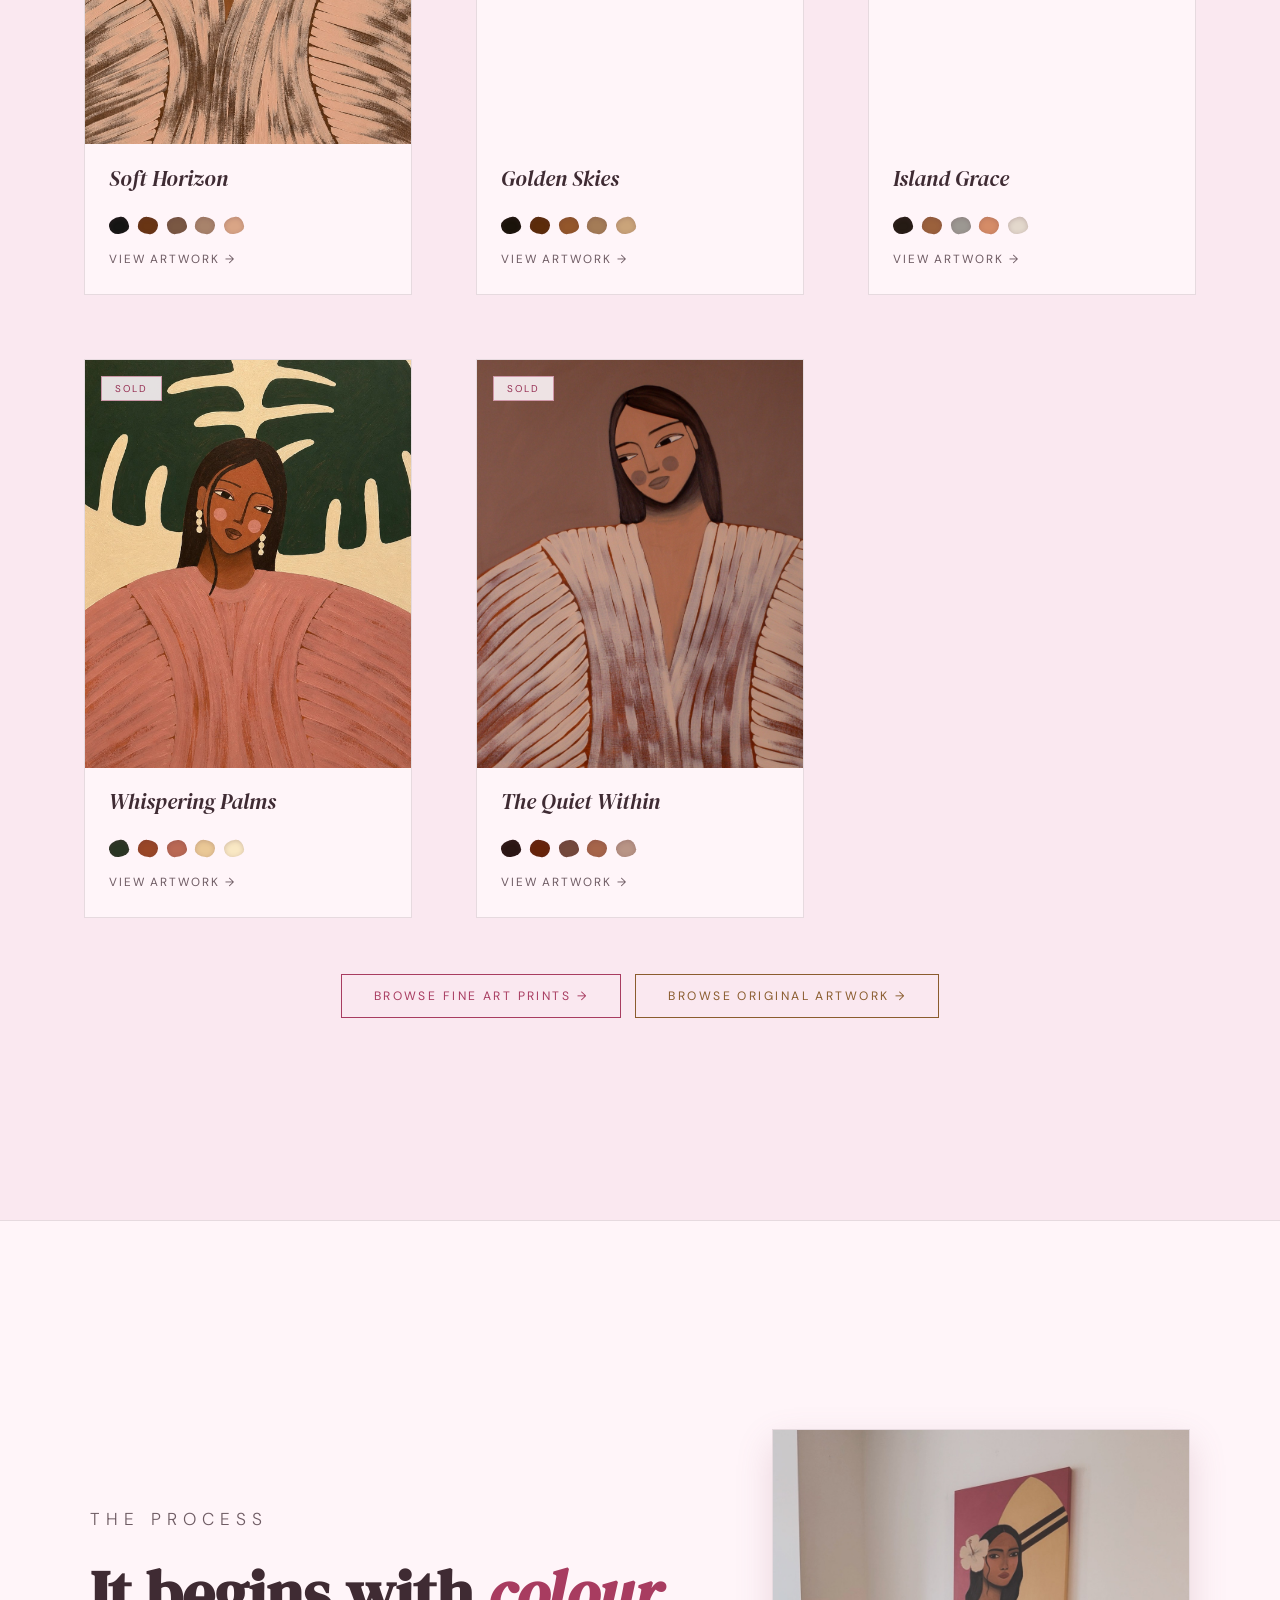
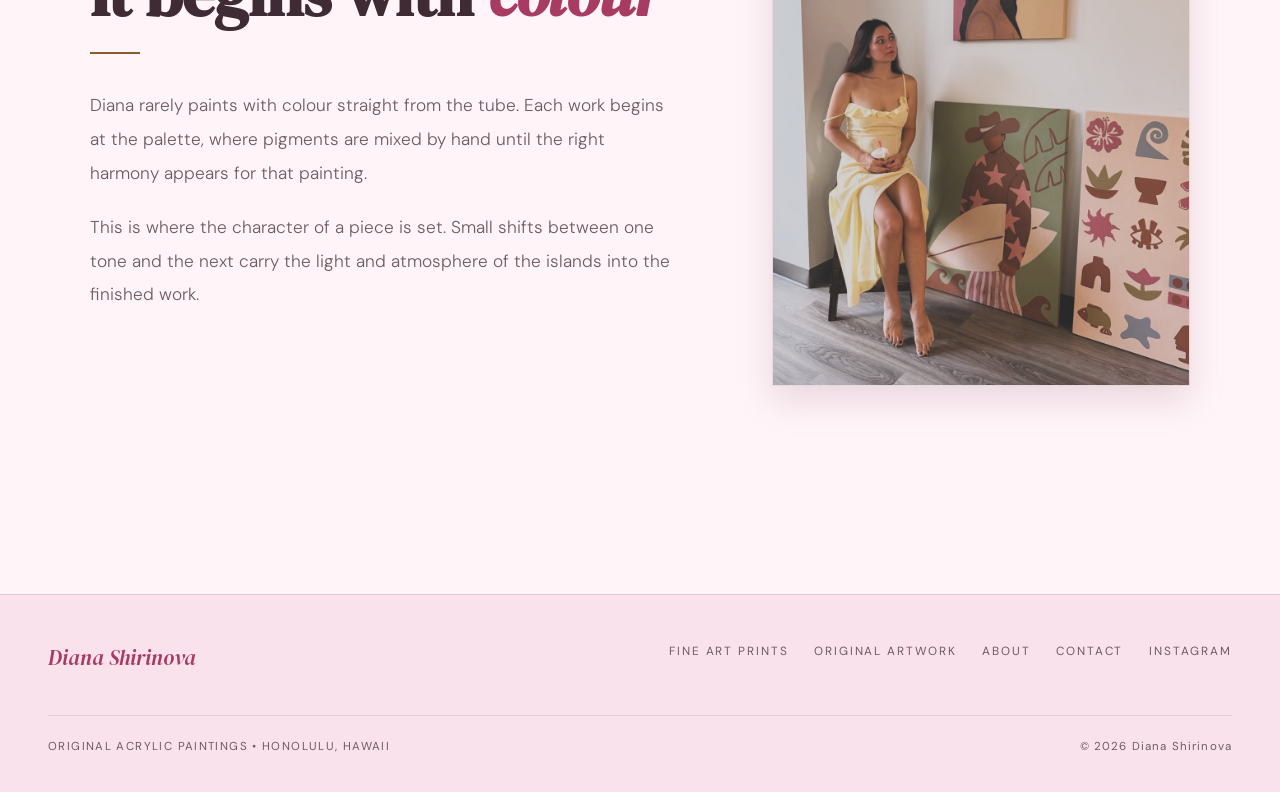
==== commit 1409dbff: "Add files via upload" ====
--- a/index.html
+++ b/index.html
@@ -156,7 +156,7 @@
     <p id="lightbox-desc"></p>
   </aside>
 </div>
-<script src="assets/site.js?v=12" defer></script>
+<script src="assets/site.js?v=13" defer></script>
 <script>document.addEventListener('DOMContentLoaded', function(){ initPaintings(function(){ buildFeatured(); buildHeroFloats(); initProcessPhoto(); }); });</script>
 </body>
 </html>
--- a/assets/site.css
+++ b/assets/site.css
@@ -1,16 +1,26 @@
+  /* ── Diana Shirinova — soft-pink light theme ──────────────────────────────
+     Colour is driven entirely by the variables in :root below.
+     --bg and --surface are also re-written at runtime by the scroll gradient
+     in site.js ("Pacific light"), so change the stops there too if you want a
+     different drift. Everything else is fixed here.
+     NOTE: --cream is the MAIN TEXT colour (dark plum). The name is kept from
+     the old dark theme so nothing else has to change. ── */
   *,*::before,*::after{box-sizing:border-box;margin:0;padding:0}
   :root{
-    --bg:#0d0d0b;--surface:#161612;--border:rgba(255,255,255,0.07);
-    --gold:#c8a96e;--rose:#d4847a;--sage:#8aab87;--cream:#f0e8d8;
-    --muted:rgba(240,232,216,0.45);
+    --bg:#fae8f0;--surface:#fff5f9;--border:rgba(63,43,51,0.13);
+    --gold:#8a5c2e;--rose:#a83c60;--sage:#3e6945;--cream:#3f2b33;
+    --muted:#6e5b63;
+    --on-accent:#fffdfd;            /* text on a gold/rose fill */
+    --shadow:rgba(150,88,112,.20);  /* soft rose shadow, not black */
+    --veil:rgba(255,249,252,.90);   /* translucent light wash over artwork */
     --serif:"DM Serif Display",Georgia,serif;
     --sans:"DM Sans",system-ui,sans-serif;
   }
   html{scroll-behavior:smooth}
   body{background:var(--bg);color:var(--cream);font-family:var(--sans);overflow-x:hidden}
-  nav[aria-label="Primary"]{position:fixed;top:0;left:0;right:0;z-index:200;display:flex;justify-content:space-between;align-items:center;padding:1.25rem 3rem;background:rgba(13,13,11,0.88);border-bottom:1px solid var(--border)}
-  #sunGlow{position:fixed;inset:0;pointer-events:none;z-index:5;mix-blend-mode:screen;opacity:0}
-  .nav-logo{font-family:var(--serif);font-style:italic;font-size:1.3rem;color:var(--gold)}
+  nav[aria-label="Primary"]{position:fixed;top:0;left:0;right:0;z-index:200;display:flex;justify-content:space-between;align-items:center;padding:1.25rem 3rem;background:rgba(255,251,253,.86);backdrop-filter:blur(12px);-webkit-backdrop-filter:blur(12px);border-bottom:1px solid var(--border)}
+  #sunGlow{position:fixed;inset:0;pointer-events:none;z-index:5;mix-blend-mode:multiply;opacity:0}
+  .nav-logo{font-family:var(--serif);font-style:italic;font-size:1.3rem;color:var(--rose)}
   .nav-links{display:flex;gap:2.5rem;list-style:none}
   .nav-links a{font-size:0.78rem;letter-spacing:0.2em;text-transform:uppercase;color:var(--muted);text-decoration:none;transition:color .25s}
   .nav-links a:hover{color:var(--cream)}
@@ -21,18 +31,18 @@
   .nav-burger{display:none;background:none;border:1px solid var(--border);color:var(--cream);width:2.5rem;height:2.5rem;align-items:center;justify-content:center;cursor:pointer;transition:border-color .25s}
   .nav-burger:hover{border-color:var(--gold)}
   .nav-burger svg{width:1.15rem;height:1.15rem;stroke:var(--cream)}
-  #mobile-menu-backdrop{position:fixed;inset:0;background:rgba(0,0,0,.6);z-index:610;opacity:0;pointer-events:none;transition:opacity .3s}
+  #mobile-menu-backdrop{position:fixed;inset:0;background:rgba(90,52,66,.42);z-index:610;opacity:0;pointer-events:none;transition:opacity .3s}
   #mobile-menu-backdrop.open{opacity:1;pointer-events:auto}
-  #mobile-menu{position:fixed;top:0;right:0;bottom:0;width:280px;max-width:85vw;background:var(--surface);border-left:1px solid var(--border);z-index:611;display:flex;flex-direction:column;padding:5.5rem 2rem 2rem;transform:translateX(100%);transition:transform .35s ease}
+  #mobile-menu{position:fixed;top:0;right:0;bottom:0;width:280px;max-width:85vw;background:var(--surface);border-left:1px solid var(--border);z-index:611;display:flex;flex-direction:column;padding:5.5rem 2rem 2rem;transform:translateX(100%);transition:transform .35s ease;box-shadow:-18px 0 44px var(--shadow)}
   #mobile-menu.open{transform:translateX(0)}
   #mobile-menu-close{position:absolute;top:1.4rem;right:1.4rem;background:none;border:none;color:var(--cream);font-size:1.7rem;cursor:pointer;opacity:.6;line-height:1}
   #mobile-menu-close:hover{opacity:1}
   #mobile-menu a{font-size:.95rem;letter-spacing:.1em;text-transform:uppercase;color:var(--cream);text-decoration:none;padding:1rem 0;border-bottom:1px solid var(--border)}
   #mobile-menu a:last-child{border-bottom:none}
-  .cart-badge{position:absolute;top:-7px;right:-7px;background:var(--rose);color:var(--bg);font-size:.65rem;font-weight:500;min-width:1.15rem;height:1.15rem;border-radius:50%;display:none;align-items:center;justify-content:center;padding:0 3px;font-family:var(--sans);line-height:1}
-  #cart-backdrop{position:fixed;inset:0;background:rgba(0,0,0,.6);z-index:600;opacity:0;pointer-events:none;transition:opacity .3s}
+  .cart-badge{position:absolute;top:-7px;right:-7px;background:var(--rose);color:var(--on-accent);font-size:.65rem;font-weight:500;min-width:1.15rem;height:1.15rem;border-radius:50%;display:none;align-items:center;justify-content:center;padding:0 3px;font-family:var(--sans);line-height:1}
+  #cart-backdrop{position:fixed;inset:0;background:rgba(90,52,66,.42);z-index:600;opacity:0;pointer-events:none;transition:opacity .3s}
   #cart-backdrop.open{opacity:1;pointer-events:auto}
-  #cart-drawer{position:fixed;top:0;right:0;bottom:0;width:400px;max-width:92vw;background:var(--surface);border-left:1px solid var(--border);z-index:601;display:flex;flex-direction:column;transform:translateX(100%);transition:transform .35s ease}
+  #cart-drawer{position:fixed;top:0;right:0;bottom:0;width:400px;max-width:92vw;background:var(--surface);border-left:1px solid var(--border);z-index:601;display:flex;flex-direction:column;transform:translateX(100%);transition:transform .35s ease;box-shadow:-18px 0 44px var(--shadow)}
   #cart-drawer.open{transform:translateX(0)}
   .cart-drawer-header{display:flex;justify-content:space-between;align-items:center;padding:1.6rem 1.7rem;border-bottom:1px solid var(--border);flex:none}
   .cart-drawer-header h3{font-family:var(--serif);font-style:italic;font-size:1.35rem;color:var(--cream);font-weight:400}
@@ -58,16 +68,16 @@
   .cart-note{font-size:.72rem;color:var(--muted);text-align:center}
   @media(max-width:768px){#cart-drawer{width:100vw;max-width:100vw}}
   .hero{min-height:100vh;display:flex;flex-direction:column;justify-content:center;align-items:flex-start;padding:8rem 3rem 4rem;position:relative;overflow:hidden}
-  .hero::before{content:"";position:absolute;inset:0;background:radial-gradient(ellipse 60% 70% at 80% 50%,rgba(200,169,110,0.07) 0%,transparent 65%),radial-gradient(ellipse 40% 60% at 15% 70%,rgba(138,171,135,0.05) 0%,transparent 60%);pointer-events:none}
+  .hero::before{content:"";position:absolute;inset:0;background:radial-gradient(ellipse 60% 70% at 80% 50%,rgba(168,60,96,0.08) 0%,transparent 65%),radial-gradient(ellipse 40% 60% at 15% 70%,rgba(138,92,46,0.07) 0%,transparent 60%);pointer-events:none}
   .hero-tag{font-size:0.72rem;letter-spacing:0.35em;text-transform:uppercase;color:var(--gold);margin-bottom:1.5rem;opacity:0;animation:riseIn .9s .3s ease forwards}
   .hero-title{font-family:var(--serif);font-size:clamp(3.5rem,9vw,8.5rem);line-height:0.92;color:var(--cream);max-width:10ch;opacity:0;animation:riseIn .9s .5s ease forwards}
   .hero-title em{font-style:italic;color:var(--rose)}
   .hero-rule{width:70px;height:1px;background:var(--gold);margin:2.5rem 0;opacity:0;animation:riseIn .9s .7s ease forwards}
   .hero-sub{font-size:1.05rem;line-height:2;color:var(--muted);max-width:430px;font-weight:300;opacity:0;animation:riseIn .9s .9s ease forwards}
-  .hero-cta{display:inline-block;margin-top:2.5rem;padding:.8rem 2rem;border:1px solid var(--gold);color:var(--gold);font-size:.78rem;letter-spacing:.2em;text-transform:uppercase;text-decoration:none;transition:background .3s,color .3s;opacity:0;animation:riseIn .9s 1.1s ease forwards}
-  .hero-cta:hover{background:var(--gold);color:var(--bg)}
+  .hero-cta{display:inline-block;margin-top:2.5rem;padding:.8rem 2rem;border:1px solid var(--gold);background:none;color:var(--gold);font-size:.78rem;letter-spacing:.2em;text-transform:uppercase;text-decoration:none;transition:background .3s,color .3s;opacity:0;animation:riseIn .9s 1.1s ease forwards}
+  .hero-cta:hover{background:var(--gold);color:var(--on-accent)}
   .hero-floats{position:absolute;right:0;top:0;width:52%;height:100%;pointer-events:none;overflow:hidden}
-  .float-img{position:absolute;height:auto;border:1px solid rgba(255,255,255,0.06);object-fit:cover;opacity:0;animation:floatIn 1s ease forwards}
+  .float-img{position:absolute;height:auto;border:1px solid rgba(63,43,51,0.08);box-shadow:0 14px 34px var(--shadow);object-fit:cover;opacity:0;animation:floatIn 1s ease forwards}
   .float-img:nth-child(1){width:44%;aspect-ratio:3/4;top:12%;right:30%;animation-delay:.7s}
   .float-img:nth-child(2){width:37%;aspect-ratio:4/5;top:6%;right:6%;animation-delay:.9s}
   .float-img:nth-child(3){width:34%;aspect-ratio:1/1;top:56%;right:16%;animation-delay:1.1s}
@@ -77,41 +87,40 @@
   .section-title em{font-style:italic;color:var(--rose)}
   .gallery-grid{display:grid;grid-template-columns:repeat(auto-fill,minmax(300px,1fr));gap:3.8rem;align-items:start}
   .gallery-card{position:relative;overflow:hidden;cursor:pointer;background:var(--surface);border:1px solid var(--border);transition:transform .35s ease,box-shadow .35s ease}
-  .gallery-card:hover{transform:translateY(-5px);box-shadow:0 22px 55px rgba(0,0,0,0.65)}
-  .gallery-card img{width:100%;height:auto;display:block;transition:transform .5s ease,filter .4s ease;filter:brightness(.92) saturate(.95)}
-  .gallery-card:hover img{transform:scale(1.04);filter:brightness(1) saturate(1.05)}
-  .card-overlay{position:absolute;inset:0;background:linear-gradient(to top,rgba(13,13,11,.88) 0%,transparent 55%);opacity:0;transition:opacity .35s;display:flex;align-items:flex-end;padding:1.2rem}
-  .gallery-card:hover .card-overlay{opacity:1}
+  .gallery-card:hover,.gallery-card:focus-within{transform:translateY(-5px);box-shadow:0 18px 42px var(--shadow)}
+  .gallery-card img{width:100%;height:auto;display:block;transition:transform .5s ease,filter .4s ease}
+  .gallery-card:hover img{transform:scale(1.04);filter:saturate(1.05)}
+  .card-overlay{position:absolute;inset:0;background:linear-gradient(to top,var(--veil) 0%,rgba(255,249,252,.82) 38%,transparent 74%);opacity:0;transition:opacity .35s;display:flex;align-items:flex-end;padding:1.2rem}
+  .gallery-card:hover .card-overlay,.gallery-card:focus-within .card-overlay{opacity:1}
   .card-title{font-family:var(--serif);font-style:italic;font-size:1rem;color:var(--cream);line-height:1.2}
   .card-num{font-size:.7rem;letter-spacing:.15em;color:var(--gold);margin-top:.25rem}
   /* ── Hand-mixed palette daubs ── */
   .palette-strip{display:flex;gap:.55rem;align-items:center}
-  .daub{width:20px;height:17px;flex:none;box-shadow:inset 0 1px 5px rgba(0,0,0,.28);border-radius:62% 38% 55% 45%/48% 60% 40% 52%;transform:rotate(-6deg);transition:transform .45s ease,border-radius .45s ease}
+  .daub{width:20px;height:17px;flex:none;box-shadow:inset 0 1px 5px rgba(90,50,65,.24);border-radius:62% 38% 55% 45%/48% 60% 40% 52%;transform:rotate(-6deg);transition:transform .45s ease,border-radius .45s ease}
   .daub:nth-child(2n){border-radius:45% 55% 40% 60%/55% 45% 60% 40%;transform:rotate(5deg)}
   .daub:nth-child(3n){border-radius:58% 42% 62% 38%/42% 58% 45% 55%;transform:rotate(-3deg)}
   .palette-strip:hover .daub{transform:rotate(0) scale(1.16);border-radius:50% 50% 48% 52%/52% 48% 50% 50%}
   .feat-palette{margin:.7rem 0 .15rem}
   .card-palette{margin-top:.55rem}
-  .card-palette .daub{width:15px;height:13px}
   #lightbox-palette{margin:.2rem 0}
   #lightbox-thumbs{display:flex;flex-wrap:wrap;gap:.5rem}
-  .lb-thumb{width:52px;height:52px;object-fit:cover;border:1px solid rgba(255,255,255,.2);opacity:.55;cursor:pointer;transition:opacity .2s,border-color .2s}
+  .lb-thumb{width:52px;height:52px;object-fit:cover;border:1px solid rgba(63,43,51,.18);opacity:.6;cursor:pointer;transition:opacity .2s,border-color .2s}
   .lb-thumb:hover{opacity:.85}
   .lb-thumb.active{opacity:1;border-color:var(--gold)}
   /* ── Brush cursor + paint trail (desktop only) ── */
   @media(pointer:fine){
-    #gallery{cursor:url('data:image/svg+xml;utf8,<svg xmlns="http://www.w3.org/2000/svg" width="32" height="32"><path d="M27 2l3 3-11 12-5-5z" fill="%23c8a96e"/><path d="M14 14l4 4-3 4-6 3-2-2 3-6z" fill="%23f0e8d8"/><path d="M9 21c-2 2-4 5-5 8 3-1 6-3 8-5 1-1 1-3-1-4-1-1-2 0-2 1z" fill="%23627D86"/></svg>') 4 28, auto}
+    #gallery{cursor:url('data:image/svg+xml;utf8,<svg xmlns="http://www.w3.org/2000/svg" width="32" height="32"><path d="M27 2l3 3-11 12-5-5z" fill="%238a5c2e"/><path d="M14 14l4 4-3 4-6 3-2-2 3-6z" fill="%233f2b33"/><path d="M9 21c-2 2-4 5-5 8 3-1 6-3 8-5 1-1 1-3-1-4-1-1-2 0-2 1z" fill="%23a83c60"/></svg>') 4 28, auto}
   }
   .paint-dab{position:fixed;pointer-events:none;z-index:400;border-radius:62% 38% 55% 45%/48% 60% 40% 52%;animation:dabfade .9s ease-out forwards}
   @keyframes dabfade{0%{opacity:.8;transform:scale(1) rotate(0deg)}100%{opacity:0;transform:scale(.3) rotate(28deg)}}
-  #lightbox{display:none;position:fixed;inset:0;z-index:500;background:rgba(0,0,0,.95)}
+  #lightbox{display:none;position:fixed;inset:0;z-index:500;background:rgba(253,240,246,.975)}
   #lightbox.open{display:flex}
   .lightbox-stage{position:relative;flex:1;min-width:0;display:flex;align-items:center;justify-content:center;padding:3rem 2rem}
-  #lightbox-img{max-width:100%;max-height:92vh;object-fit:contain;border:1px solid rgba(255,255,255,.08);box-shadow:0 30px 80px rgba(0,0,0,.7)}
+  #lightbox-img{max-width:100%;max-height:92vh;object-fit:contain;border:1px solid rgba(63,43,51,.1);box-shadow:0 26px 64px var(--shadow)}
   #lightbox-close{position:absolute;top:1.2rem;right:1.4rem;z-index:503;background:none;border:none;color:var(--cream);font-size:2rem;cursor:pointer;opacity:.6;transition:opacity .2s;line-height:1}
   #lightbox-close:hover{opacity:1}
   #lightbox-panel{width:340px;flex:none;background:var(--surface);border-left:1px solid var(--border);padding:4rem 2rem 2.5rem;display:flex;flex-direction:column;gap:1.3rem;overflow-y:auto}
-  #lightbox-title{font-family:var(--serif);font-style:italic;font-size:1.4rem;color:var(--cream);line-height:1.25}
+  #lightbox-title{font-family:var(--serif);font-style:italic;font-size:1.4rem;color:var(--cream);line-height:1.25;font-weight:400}
   #lightbox-desc{font-size:.9rem;line-height:1.85;color:var(--muted);font-weight:300;white-space:pre-line}
   #lightbox-desc:empty{display:none}
   #lightbox-buy:empty{display:none}
@@ -130,28 +139,25 @@
   .buy-original-note{font-size:.78rem;letter-spacing:.04em;color:var(--rose);margin:0 0 .8rem;text-transform:uppercase}
   .buy-print-link{margin-top:1rem;padding-top:1rem;border-top:1px solid var(--border);align-self:flex-start}
   #lightbox-inquire{align-self:flex-start;margin-top:auto;padding-top:1.3rem}
-  #lightbox-prev,#lightbox-next{position:absolute;top:50%;transform:translateY(-50%);z-index:501;background:rgba(255,255,255,.07);border:1px solid var(--border);color:var(--cream);font-size:1.5rem;width:3rem;height:3rem;cursor:pointer;display:flex;align-items:center;justify-content:center;transition:background .2s}
-  #lightbox-prev:hover,#lightbox-next:hover{background:rgba(255,255,255,.15)}
+  #lightbox-prev,#lightbox-next{position:absolute;top:50%;transform:translateY(-50%);z-index:501;background:rgba(255,255,255,.62);border:1px solid var(--border);color:var(--cream);font-size:1.5rem;width:3rem;height:3rem;cursor:pointer;display:flex;align-items:center;justify-content:center;transition:background .2s}
+  #lightbox-prev:hover,#lightbox-next:hover{background:rgba(255,255,255,.95)}
   #lightbox-prev{left:.5rem}
   #lightbox-next{right:.5rem}
   #about{padding:13rem 3rem;background:var(--surface);border-top:1px solid var(--border)}
   .about-inner{max-width:940px;margin:0 auto;display:grid;grid-template-columns:1fr 1.6fr;gap:6rem;align-items:start}
   .about-accent{width:50px;height:2px;background:var(--gold);margin-bottom:2rem}
   .about-tags{display:flex;flex-wrap:wrap;gap:.6rem;margin-top:2rem}
-  .tag{font-size:.7rem;letter-spacing:.18em;text-transform:uppercase;padding:.35rem .9rem;border:1px solid rgba(200,169,110,.35);color:var(--gold)}
+  .tag{font-size:.7rem;letter-spacing:.18em;text-transform:uppercase;padding:.35rem .9rem;border:1px solid rgba(138,92,46,.4);color:var(--gold)}
   .about-text{font-size:1.05rem;line-height:1.9;color:var(--muted);font-weight:300}
   .about-text p+p{margin-top:1.2rem}
   #contact{padding:13rem 3rem;text-align:center;border-top:1px solid var(--border)}
   .contact-inner{max-width:600px;margin:0 auto}
-  .contact-email{display:inline-block;font-family:var(--serif);font-style:italic;font-size:1.8rem;color:var(--rose);text-decoration:none;border-bottom:1px solid rgba(212,132,122,.4);padding-bottom:.2rem;margin:2rem 0;transition:color .25s,border-color .25s}
+  .contact-email{display:inline-block;font-family:var(--serif);font-style:italic;font-size:1.8rem;color:var(--rose);text-decoration:none;border-bottom:1px solid rgba(168,60,96,.4);padding-bottom:.2rem;margin:2rem 0;transition:color .25s,border-color .25s}
   .contact-email:hover{color:var(--cream);border-color:var(--cream)}
   .contact-note{font-size:.9rem;color:var(--muted);line-height:1.8}
-  footer{background:#080806;padding:1.8rem 3rem;display:flex;justify-content:space-between;align-items:center;border-top:1px solid var(--border);font-size:.75rem;color:rgba(240,232,216,.25);letter-spacing:.1em}
-  footer span{color:var(--gold)}
   @keyframes riseIn{from{opacity:0;transform:translateY(24px)}to{opacity:1;transform:translateY(0)}}
   @keyframes floatIn{from{opacity:0;transform:translateY(20px) scale(.97)}to{opacity:1;transform:translateY(0) scale(1)}}
-  @media(max-width:768px){nav[aria-label="Primary"]{padding:1rem 1.5rem}.nav-links{display:none}.nav-burger{display:flex}.hero{padding:7rem 1.5rem 3rem}.hero-floats{display:none}#gallery{padding:7rem 1.4rem}.gallery-grid{display:grid;grid-template-columns:repeat(auto-fill,minmax(150px,1fr));gap:1.6rem}.about-inner{grid-template-columns:1fr;gap:3rem}#about,#contact{padding:8rem 1.5rem}footer{flex-direction:column;gap:.5rem;text-align:center}}
-
+  @media(max-width:768px){nav[aria-label="Primary"]{padding:1rem 1.5rem}.nav-links{display:none}.nav-burger{display:flex}.hero{padding:7rem 1.5rem 3rem}.hero-floats{display:none}#gallery{padding:7rem 1.4rem}.gallery-grid{display:grid;grid-template-columns:repeat(auto-fill,minmax(150px,1fr));gap:1.6rem}.about-inner{grid-template-columns:1fr;gap:3rem}#about,#contact{padding:8rem 1.5rem}}
 
   /* ── About photo ── */
   .about-right{display:flex;gap:2.5rem;align-items:flex-start}
@@ -160,38 +166,38 @@
     height:auto;
     display:block;
     border:1px solid var(--border);
-    filter:brightness(.97) saturate(.95);
+    box-shadow:0 14px 34px var(--shadow);
   }
   @media(max-width:768px){.about-right{flex-direction:column}.about-photo{width:100%}}
 
   /* ── Elevation: shared accents ── */
   a,button{outline:none}
-  a:focus-visible,button:focus-visible{outline:2px solid var(--gold);outline-offset:3px}
-  .pill{display:inline-block;font-size:.62rem;letter-spacing:.22em;text-transform:uppercase;padding:.3rem .8rem;border:1px solid rgba(240,232,216,.22);color:var(--muted)}
-  .pill--sold{border-color:rgba(212,132,122,.45);color:var(--rose)}
-  .pill--private{border-color:rgba(200,169,110,.4);color:var(--gold)}
-  .pill--available{border-color:rgba(138,171,135,.45);color:var(--sage)}
+  a:focus-visible,button:focus-visible{outline:2px solid var(--rose);outline-offset:3px}
+  .pill{display:inline-block;font-size:.62rem;letter-spacing:.22em;text-transform:uppercase;padding:.3rem .8rem;border:1px solid rgba(63,43,51,.2);color:var(--muted)}
+  .pill--sold{border-color:rgba(168,60,96,.45);color:#962f53}
+  .pill--private{border-color:rgba(138,92,46,.45);color:#7d5029}
+  .pill--available{border-color:rgba(62,105,69,.5);color:var(--sage)}
 
   /* ── Hero: subtitle stack + dual CTA ── */
   .hero-types{font-family:var(--serif);font-size:clamp(1.1rem,2.4vw,1.6rem);line-height:1.5;color:var(--gold);margin:.4rem 0 1.6rem;opacity:0;animation:riseIn .9s .65s ease forwards}
   .hero-types span{color:var(--muted);font-style:italic}
   .hero-actions{display:flex;flex-wrap:wrap;gap:1rem;margin-top:2.5rem;opacity:0;animation:riseIn .9s 1.1s ease forwards}
-  .btn-line{display:inline-flex;align-items:center;gap:.5rem;padding:.8rem 2rem;font-size:.78rem;letter-spacing:.2em;text-transform:uppercase;text-decoration:none;border:1px solid var(--gold);color:var(--gold);transition:background .3s,color .3s}
-  .btn-line:hover{background:var(--gold);color:var(--bg)}
+  .btn-line{display:inline-flex;align-items:center;gap:.5rem;padding:.8rem 2rem;font-family:var(--sans);font-size:.78rem;letter-spacing:.2em;text-transform:uppercase;text-decoration:none;background:none;border:1px solid var(--gold);color:var(--gold);cursor:pointer;transition:background .3s,color .3s}
+  .btn-line:hover{background:var(--gold);color:var(--on-accent)}
   .btn-line--rose{border-color:var(--rose);color:var(--rose)}
-  .btn-line--rose:hover{background:var(--rose);color:var(--bg)}
+  .btn-line--rose:hover{background:var(--rose);color:var(--on-accent)}
 
   /* ── Featured Collection ── */
   #featured{padding:12rem 4rem;max-width:1240px;margin:0 auto;border-top:1px solid var(--border)}
   .featured-grid{display:grid;grid-template-columns:repeat(3,1fr);gap:4rem;margin-top:5.5rem}
   .feat-card{background:var(--surface);border:1px solid var(--border);display:flex;flex-direction:column;transition:transform .35s ease,box-shadow .35s ease}
-  .feat-card:hover{transform:translateY(-5px);box-shadow:0 22px 55px rgba(0,0,0,.6)}
+  .feat-card:hover,.feat-card:focus-within{transform:translateY(-5px);box-shadow:0 18px 42px var(--shadow)}
   .feat-figure{position:relative;overflow:hidden;cursor:pointer}
-  .feat-figure img{width:100%;height:auto;display:block;aspect-ratio:4/5;object-fit:cover;filter:brightness(.93) saturate(.97);transition:transform .6s ease,filter .4s ease}
-  .feat-card:hover .feat-figure img{transform:scale(1.05);filter:brightness(1) saturate(1.05)}
-  .feat-status{position:absolute;top:1rem;left:1rem;background:rgba(13,13,11,.7);backdrop-filter:blur(6px)}
+  .feat-figure img{width:100%;height:auto;display:block;aspect-ratio:4/5;object-fit:cover;transition:transform .6s ease,filter .4s ease}
+  .feat-card:hover .feat-figure img{transform:scale(1.05);filter:saturate(1.05)}
+  .feat-status{position:absolute;top:1rem;left:1rem;background:rgba(255,249,252,.88);backdrop-filter:blur(6px);-webkit-backdrop-filter:blur(6px)}
   .feat-body{padding:1.4rem 1.5rem 1.7rem;display:flex;flex-direction:column;gap:.9rem;flex:1}
-  .feat-title{font-family:var(--serif);font-style:italic;font-size:1.35rem;color:var(--cream);line-height:1.15}
+  .feat-title{font-family:var(--serif);font-style:italic;font-size:1.35rem;color:var(--cream);line-height:1.15;font-weight:400}
   .feat-actions{margin-top:auto;display:flex;flex-direction:column;gap:.55rem}
   .feat-link{font-size:.74rem;letter-spacing:.16em;text-transform:uppercase;color:var(--muted);text-decoration:none;background:none;border:none;padding:0;text-align:left;cursor:pointer;transition:color .25s;font-family:var(--sans)}
   .feat-link:hover{color:var(--cream)}
@@ -202,8 +208,9 @@
   .card-actions{margin-top:.7rem;display:flex;gap:1.1rem;align-items:center}
   .card-act{font-family:var(--sans);font-size:.66rem;letter-spacing:.14em;text-transform:uppercase;background:none;border:none;padding:0;cursor:pointer;transition:color .2s}
   .card-act--view{color:var(--cream)}
+  .card-act--view:hover{color:var(--rose)}
   .card-act--prints{color:var(--gold)}
-  .card-act--prints:hover{color:var(--cream)}
+  .card-act--prints:hover{color:var(--rose)}
 
   /* ── The Process ── */
   #process{padding:13rem 3rem;background:var(--surface);border-top:1px solid var(--border)}
@@ -211,25 +218,38 @@
   .process-text p{font-size:1.08rem;line-height:1.95;color:var(--muted);font-weight:300}
   .process-text p+p{margin-top:1.3rem}
   .process-rule{width:50px;height:2px;background:var(--gold);margin:1.5rem 0 2.2rem}
-  .process-photo{width:100%;display:block;aspect-ratio:3/4;object-fit:cover;border:1px solid var(--border);filter:brightness(.95) saturate(.95)}
+  .process-photo{width:100%;display:block;aspect-ratio:3/4;object-fit:cover;border:1px solid var(--border);box-shadow:0 14px 34px var(--shadow)}
   @media(max-width:768px){#process{padding:8rem 1.5rem}.process-inner{grid-template-columns:1fr;gap:3rem}}
 
   /* ── Shop CTA + Originals ── */
   #prints{padding:7rem 3rem;text-align:center;border-top:1px solid var(--border);position:relative;overflow:hidden}
-  #prints::before{content:"";position:absolute;inset:0;background:radial-gradient(ellipse 50% 60% at 50% 40%,rgba(200,169,110,.08) 0%,transparent 65%);pointer-events:none}
+  #prints::before{content:"";position:absolute;inset:0;background:radial-gradient(ellipse 50% 60% at 50% 40%,rgba(168,60,96,.09) 0%,transparent 65%);pointer-events:none}
   .shop-inner{max-width:620px;margin:0 auto;position:relative}
   .shop-text{font-size:1.05rem;line-height:1.9;color:var(--muted);font-weight:300;margin:1.5rem 0 2.5rem}
   #originals{padding:5rem 3rem 6rem;text-align:center;border-top:1px solid var(--border)}
   .originals-inner{max-width:600px;margin:0 auto}
   .originals-text{font-size:1.02rem;line-height:1.9;color:var(--muted);font-weight:300;margin-top:1.2rem}
-  .originals-text a{color:var(--rose);text-decoration:none;border-bottom:1px solid rgba(212,132,122,.4);transition:color .25s,border-color .25s}
-  .originals-text a:hover{color:var(--cream);border-color:var(--cream)}
-
-  /* ── Contact buttons (4) ── */
+  .originals-text a,.shop-text a{color:var(--rose);text-decoration:none;border-bottom:1px solid rgba(168,60,96,.4);transition:color .25s,border-color .25s}
+  .originals-text a:hover,.shop-text a:hover{color:var(--cream);border-color:var(--cream)}
+
+  /* ── Contact: buttons + form ── */
   .contact-grid{display:flex;flex-wrap:wrap;gap:.9rem;justify-content:center;margin:2.5rem 0 .6rem}
   .contact-grid .btn-line{font-size:.76rem}
-
-  /* ── Lightbox Collect Prints ── */
+  #contactForm{margin-top:2.6rem;display:flex;flex-direction:column;gap:1.3rem;align-items:flex-start}
+  .form-row{display:flex;gap:1.3rem;width:100%;flex-wrap:wrap}
+  .form-row .form-field{flex:1;min-width:200px}
+  .form-field{display:flex;flex-direction:column;gap:.45rem;width:100%}
+  .form-field label{font-size:.7rem;letter-spacing:.18em;text-transform:uppercase;color:var(--muted)}
+  .form-field input,.form-field textarea{font-family:var(--sans);font-size:.95rem;font-weight:300;color:var(--cream);background:var(--surface);border:1px solid var(--border);border-radius:0;padding:.75rem .9rem;width:100%;transition:border-color .2s}
+  .form-field input::placeholder,.form-field textarea::placeholder{color:var(--muted);opacity:.7}
+  .form-field input:focus,.form-field textarea:focus{outline:none;border-color:var(--gold)}
+  .form-field input[aria-invalid="true"],.form-field textarea[aria-invalid="true"]{border-color:var(--rose)}
+  .form-field textarea{resize:vertical;min-height:7.5rem;line-height:1.7}
+  .form-error{font-size:.76rem;color:var(--rose);min-height:1em}
+  .form-note{font-size:.78rem;color:var(--muted);line-height:1.7}
+  @media(max-width:768px){.form-row{flex-direction:column;gap:1.3rem}}
+
+  /* ── Lightbox on small screens ── */
   @media(max-width:768px){
     #lightbox.open{flex-direction:column;overflow-y:auto}
     .lightbox-stage{padding:2.5rem 1rem 1rem;flex:none}
@@ -239,37 +259,36 @@
     #lightbox-next{right:.4rem}
   }
 
-  /* ── Footer (minimal) + Art Gifts ── */
-  footer{flex-direction:column;align-items:flex-start;gap:1.8rem;padding:3rem 3rem 2.4rem}
+  /* ── Footer ── */
+  footer{background:#f9e2ec;border-top:1px solid var(--border);display:flex;flex-direction:column;align-items:flex-start;gap:1.8rem;padding:3rem 3rem 2.4rem;font-size:.75rem;letter-spacing:.1em;color:var(--muted)}
   .footer-top{display:flex;justify-content:space-between;align-items:flex-start;width:100%;flex-wrap:wrap;gap:2rem}
-  .footer-brand{font-family:var(--serif);font-style:italic;font-size:1.3rem;color:var(--gold);margin-bottom:.5rem;letter-spacing:0}
-  .footer-meta{font-size:.78rem;line-height:1.9;color:rgba(240,232,216,.4);letter-spacing:.06em}
+  .footer-brand{font-family:var(--serif);font-style:italic;font-size:1.3rem;color:var(--rose);margin-bottom:.5rem;letter-spacing:0}
+  .footer-meta{font-size:.78rem;line-height:1.9;color:var(--muted);letter-spacing:.06em}
   .footer-nav{display:flex;flex-wrap:wrap;gap:1.6rem}
   .footer-nav a{font-size:.74rem;letter-spacing:.16em;text-transform:uppercase;color:var(--muted);text-decoration:none;transition:color .25s}
   .footer-nav a:hover{color:var(--cream)}
   .footer-base{width:100%;border-top:1px solid var(--border);padding-top:1.4rem;margin-top:.4rem;display:flex;justify-content:space-between;align-items:center;flex-wrap:wrap;gap:.5rem}
-  .footer-tag{font-size:.72rem;letter-spacing:.12em;color:rgba(240,232,216,.4);text-transform:uppercase}
-  .footer-copy{font-size:.72rem;letter-spacing:.1em;color:rgba(240,232,216,.25)}
-  .footer-gifts{width:100%;border-top:1px solid var(--border);padding-top:1.6rem;font-size:.72rem;line-height:1.7;color:rgba(240,232,216,.32);letter-spacing:.05em}
-  .footer-gifts a{color:rgba(200,169,110,.7);text-decoration:none;border-bottom:1px solid rgba(200,169,110,.25);transition:color .25s,border-color .25s}
+  .footer-tag{font-size:.72rem;letter-spacing:.12em;color:var(--muted);text-transform:uppercase}
+  .footer-copy{font-size:.72rem;letter-spacing:.1em;color:var(--muted)}
+  .footer-gifts{width:100%;border-top:1px solid var(--border);padding-top:1.6rem;font-size:.72rem;line-height:1.7;color:var(--muted);letter-spacing:.05em}
+  .footer-gifts a{color:var(--gold);text-decoration:none;border-bottom:1px solid rgba(138,92,46,.32);transition:color .25s,border-color .25s}
   .footer-gifts a:hover{color:var(--cream);border-color:var(--cream)}
-  @media(max-width:768px){#featured{padding:7rem 1.4rem}.featured-grid{grid-template-columns:1fr;gap:3rem}#prints,#originals,#contact{padding:8rem 1.5rem}footer{padding:2.5rem 1.5rem}.contact-grid{gap:.6rem}}
-
-  /* ── Announcement bar (auto-hides after the market date) ── */
-  .announce{position:fixed;top:0;left:0;right:0;z-index:220;display:none;justify-content:center;align-items:center;height:2.3rem;padding:0 1rem;background:var(--gold);color:#0d0d0b;font-size:.68rem;font-weight:500;letter-spacing:.16em;text-transform:uppercase;text-decoration:none;white-space:nowrap;overflow:hidden;text-overflow:ellipsis;transition:background .25s}
-  .announce:hover{background:#d9bc82}
-  body.has-announce .announce{display:flex}
+  @media(max-width:768px){#featured{padding:7rem 1.4rem}.featured-grid{grid-template-columns:1fr;gap:3rem}#prints,#originals,#contact{padding:8rem 1.5rem}footer{padding:2.5rem 1.5rem;text-align:left}.contact-grid{gap:.6rem}}
+
+  /* ── Announcement bar ──
+     Built by site.js from the MARKET config at the top of that file.
+     No market set → nothing is injected and these rules never apply. ── */
+  .announce{position:fixed;top:0;left:0;right:0;z-index:220;display:flex;justify-content:center;align-items:center;height:2.3rem;padding:0 1rem;background:var(--rose);color:var(--on-accent);font-size:.68rem;font-weight:500;letter-spacing:.16em;text-transform:uppercase;text-decoration:none;white-space:nowrap;overflow:hidden;text-overflow:ellipsis;transition:background .25s}
+  .announce:hover{background:#8d2f50}
   body.has-announce nav[aria-label="Primary"]{top:2.3rem}
   body.has-announce .hero{padding-top:10rem}
 
-  
   /* ── Studio list ── */
   #studio-list{padding:6rem 3rem;text-align:center;border-top:1px solid var(--border)}
   .list-inner{max-width:560px;margin:0 auto}
 
   @media(max-width:768px){
     .announce{font-size:.58rem;letter-spacing:.09em}
-    #market{padding:7rem 1.5rem 5.5rem}
     #studio-list{padding:5rem 1.5rem}
   }
 
